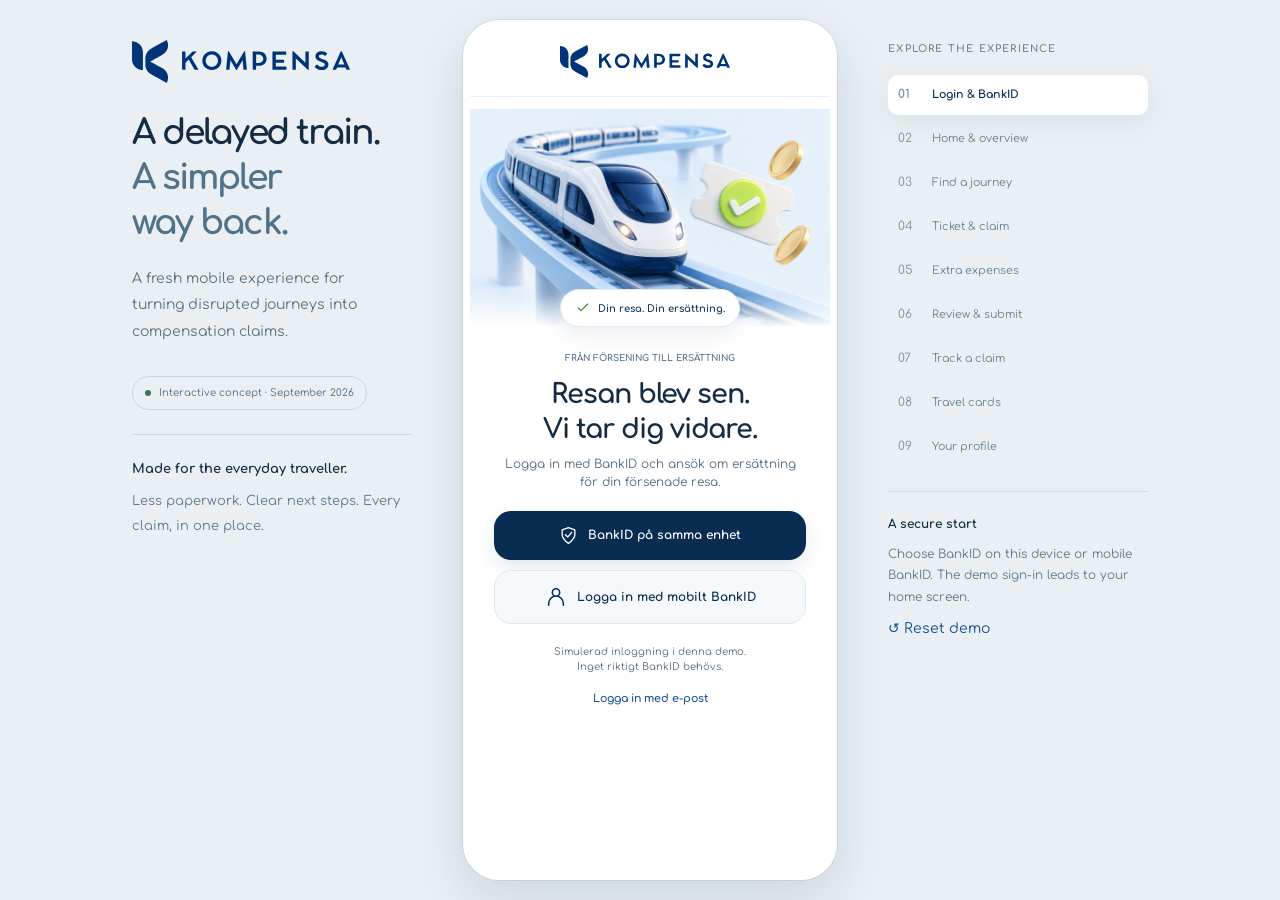
==== index.html @ 74d9f11c "update" ====
<!doctype html>
<html lang="sv">
<head>
<meta charset="utf-8"><meta name="viewport" content="width=device-width,initial-scale=1,viewport-fit=cover">
<meta name="theme-color" content="#092c53"><title>Kompensa — Mobile experience</title>

<style>
:root{--navy:#092c53;--blue:#124e91;--lime:#d2f58a;--ink:#142c43;--muted:#607287;--line:#e0e7ed;--bg:#f5f8fa;--green:#23634b;--white:#fff;--shadow:0 8px 30px #132b4310;font-family:Inter,-apple-system,BlinkMacSystemFont,"Segoe UI",sans-serif;color:var(--ink);font-size:16px}
*{box-sizing:border-box}body{margin:0;background:#e9eff3}button,input,select{font:inherit}button,a,input,select{-webkit-tap-highlight-color:transparent}button{cursor:pointer}button:disabled{cursor:not-allowed;opacity:.5}button:focus-visible,a:focus-visible,input:focus-visible,select:focus-visible{outline:3px solid #5599eb;outline-offset:3px}button{border:0}a{color:var(--blue)}h1,h2,h3,p{margin:0}h1{font-size:30px;line-height:1.15;letter-spacing:-1.1px;font-weight:720}h2{font-size:23px;letter-spacing:-.7px;line-height:1.25}h3{font-size:17px;line-height:1.4;letter-spacing:-.3px}p{line-height:1.55}.muted{color:var(--muted)}.small{font-size:14px;line-height:1.5}.micro{font-size:12px;line-height:1.5}.eyebrow{font-size:12px;font-weight:750;letter-spacing:1.7px;text-transform:uppercase}.icon{width:22px;height:22px;fill:none;stroke:currentColor;stroke-width:1.7;stroke-linecap:round;stroke-linejoin:round;flex-shrink:0}.brand{display:flex;gap:9px;align-items:center;font-size:23px;font-weight:700;letter-spacing:-.8px}.mark{font-size:26px;color:var(--navy);background:var(--lime);width:35px;height:35px;border-radius:11px;display:grid;place-items:center;font-weight:850;line-height:1}.stage{min-height:100vh;display:grid;grid-template-columns:290px 430px 255px;gap:54px;justify-content:center;align-items:start;padding:42px 28px}.intro{padding-top:28px;position:sticky;top:42px}.intro h1{font-size:43px;line-height:1.08;margin:50px 0 22px;letter-spacing:-1.8px}.intro h1 span{color:#52728a}.intro>p{color:#5b7184;font-size:16px;max-width:260px}.edition{display:inline-flex;gap:8px;align-items:center;border:1px solid #c6d6e0;border-radius:30px;padding:7px 12px;font-size:12px;margin-top:30px;color:#526d82}.edition i{width:6px;height:6px;border-radius:50%;background:#347755}.rail{position:sticky;top:70px;padding-top:28px}.rail .eyebrow{color:#738596;margin-bottom:18px}.scene{display:flex;align-items:center;gap:12px;width:100%;padding:11px 10px;background:none;text-align:left;color:#698093;border-radius:10px;font-size:14px;margin-bottom:4px}.scene span{font-size:12px;width:22px;color:#8194a2}.scene.active{background:#fff;color:var(--navy);box-shadow:var(--shadow);font-weight:650}.rail-note{border-top:1px solid #cfdae3;padding-top:22px;margin-top:24px;line-height:1.6;font-size:14px;color:#60798e}.rail-note strong{display:block;color:var(--ink);margin-bottom:8px}.reset{background:transparent;color:var(--blue);padding:12px 0;font-size:14px;text-align:left}.device{background:var(--bg);border:7px solid #fff;border-radius:44px;box-shadow:0 28px 70px #16355025,0 0 0 1px #d5e0e8;overflow:hidden;position:relative;min-height:850px}.statusbar{height:36px;display:flex;justify-content:space-between;align-items:center;padding:10px 23px 0;font-size:12px;font-weight:700;background:#fff}.signals{display:flex;gap:6px;align-items:center}.signals .icon{width:15px;height:15px}.topbar{height:73px;padding:17px 22px;display:flex;align-items:center;justify-content:space-between;background:#fff}.topbar .brand{font-size:24px}.avatar{width:39px;height:39px;border-radius:50%;background:#edf1f6;color:var(--navy);display:grid;place-items:center;font-size:13px;font-weight:700}.iconbtn{width:42px;height:42px;border:1px solid var(--line);background:white;border-radius:14px;display:grid;place-items:center;color:var(--ink)}.top-actions{display:flex;align-items:center;gap:9px}.view{padding:23px 22px 26px;min-height:649px;animation:appear .23s ease}.view:focus{outline:none}@keyframes appear{from{opacity:.4;transform:translateY(5px)}to{opacity:1;transform:none}}.greeting{margin-bottom:23px}.greeting .small{margin-bottom:7px}.greeting h1{font-size:29px}.hero{background:var(--navy);border-radius:24px;padding:24px;color:white;overflow:hidden;position:relative;margin-bottom:23px}.hero .eyebrow{color:#b6cbe1;letter-spacing:1.2px}.hero h2{margin:12px 0 12px;font-size:28px;max-width:270px}.hero p{color:#c9d9e9;font-size:14px;max-width:270px}.hero .primary{background:var(--lime);color:var(--navy);margin-top:21px}.hero-footer{display:flex;align-items:center;justify-content:center;gap:7px;margin-top:13px;font-size:12px;color:#d9e6f1}.hero-footer .icon{width:15px;height:15px}.primary,.secondary{display:flex;justify-content:center;align-items:center;gap:10px;padding:16px 18px;min-height:53px;border-radius:15px;font-weight:650;width:100%;font-size:15px}.primary{background:var(--navy);color:white}.primary .icon{width:19px;height:19px}.secondary{background:white;color:var(--navy);border:1px solid var(--line)}.linkbtn{background:transparent;color:var(--blue);font-size:14px;font-weight:600;padding:8px 0}.section-head{display:flex;align-items:center;justify-content:space-between;margin-bottom:12px;gap:12px}.section-head h2{font-size:18px}.card{border:1px solid var(--line);background:white;border-radius:19px;padding:18px;margin-bottom:14px;box-shadow:0 3px 10px #183b5003}.card.clickable{width:100%;text-align:left;color:inherit}.card.clickable:hover{border-color:#8ba9c7}.badge{display:inline-flex;align-items:center;gap:6px;border-radius:7px;font-size:12px;padding:5px 8px;font-weight:650;background:#eef3f8;color:#506880}.badge.amber{color:#896016;background:#fff3d8}.badge.green{color:#226249;background:#e7f5ed}.badge.blue{background:#eaf1fd;color:#265896}.badge .icon{width:13px;height:13px}.route-title{font-size:16px;font-weight:700;display:flex;align-items:center;gap:8px;margin:13px 0 7px;letter-spacing:-.3px}.route-title .icon{width:16px;height:16px;color:#8899a8}.between{display:flex;align-items:center;justify-content:space-between;gap:12px}.row{display:flex;align-items:center;gap:12px}.square{width:42px;height:42px;border-radius:13px;background:#edf3f8;color:var(--blue);display:grid;place-items:center;flex-shrink:0}.notice{display:flex;gap:10px;background:#eaf2fb;color:#355d80;padding:14px;border-radius:13px;font-size:14px;line-height:1.5;margin:16px 0}.notice .icon{width:18px;height:18px;margin-top:2px}.notice.neutral{background:#edf2f5;color:#5f7486}.bottomnav{display:flex;position:sticky;bottom:0;background:#ffffffef;border-top:1px solid var(--line);padding:10px 10px 16px;backdrop-filter:blur(12px);z-index:3}.navitem{flex:1;display:flex;align-items:center;flex-direction:column;gap:5px;background:transparent;color:#798b9b;font-size:11px;font-weight:550;padding:5px 3px}.navitem.active{color:var(--navy)}.navitem.active .icon{stroke-width:2.2}.navitem.active:after{content:'';background:var(--blue);height:3px;width:16px;border-radius:3px;margin-top:1px}.navitem .icon{width:22px;height:22px}.pagehead{margin-bottom:24px}.pagehead p{margin-top:10px;color:var(--muted);font-size:15px}.backline{display:flex;align-items:center;justify-content:space-between;margin-bottom:23px}.backline button{display:flex;align-items:center;gap:6px;font-size:14px;background:none;color:var(--muted);padding:0;min-height:26px}.backline .icon{width:17px;height:17px}.progress{display:flex;gap:5px;margin:10px 0 26px}.progress i{height:4px;flex:1;background:#dfe7ed;border-radius:3px}.progress i.done{background:var(--blue)}label{display:block;font-size:14px;font-weight:600;margin-bottom:8px}input:not([type=checkbox]):not([type=radio]):not([type=file]),select{width:100%;min-width:0;background:white;color:var(--ink);border:1px solid #cfdbe4;border-radius:12px;min-height:51px;padding:12px 13px;font-size:16px}input::placeholder{color:#91a0ae}.field{margin-bottom:18px}.field .small{margin-top:6px;font-size:12px}.two{display:grid;grid-template-columns:1fr 1fr;gap:12px}.route-fields{position:relative;background:white;border:1px solid var(--line);border-radius:20px;padding:18px;margin-bottom:22px}.route-fields .field{margin:0 0 18px;padding-left:28px;position:relative}.route-fields .field:last-child{margin:0}.route-fields .field:before{content:'';position:absolute;left:1px;top:6px;width:9px;height:9px;border:2px solid var(--blue);border-radius:50%}.route-fields .field:last-child:before{background:var(--blue);border-radius:3px}.route-fields:before{content:'';position:absolute;left:24px;top:41px;height:76px;border-left:1px dashed #b4c6d5}.route-fields input{border:0!important;padding:8px 0!important;min-height:35px!important;border-radius:0!important}.route-fields label{color:var(--muted);font-weight:450;margin:0}.swap{position:absolute;right:18px;top:78px;z-index:1;width:33px;height:33px;border-radius:50%;background:#eef4f8;display:grid;place-items:center;color:var(--blue)}.chips{display:flex;gap:8px;flex-wrap:wrap;margin:10px 0 22px}.chip{border:1px solid var(--line);background:white;padding:8px 12px;border-radius:20px;font-size:13px;color:#506c84}.chip.active{background:var(--navy);color:white;border-color:var(--navy)}.actions{margin-top:24px;display:grid;gap:10px}.journey{padding:15px 17px;border-radius:16px;background:#edf3f8;margin-bottom:22px}.journey .route-title{margin:0 0 8px;font-size:15px}.choice{display:flex;align-items:center;gap:12px;padding:16px;border:1px solid var(--line);border-radius:16px;background:#fff;width:100%;text-align:left;margin-bottom:12px;color:var(--ink)}.choice.selected{border:2px solid var(--blue);padding:15px;background:#f1f6fd}.choice .radio{margin-left:auto;flex-shrink:0;width:20px;height:20px;border:1.5px solid #becbd6;border-radius:50%}.choice.selected .radio{border:6px solid var(--blue)}.choice .small{color:var(--muted);margin-top:4px}.divider{border-top:1px dashed #d3dde5;margin:18px 0}.time-row{display:flex;align-items:center;justify-content:space-between;margin:18px 0 12px}.time-row strong{font-size:23px;letter-spacing:-.6px}.time-line{flex:1;margin:0 20px;display:flex;align-items:center;gap:5px}.time-line:before,.time-line:after{content:'';height:1px;background:#d5e0e8;flex:1}.time-line .icon{width:18px;color:#8297a7}.checkline{display:flex;gap:10px;align-items:flex-start;font-weight:400;line-height:1.5;font-size:14px;margin:20px 0}.checkline input{accent-color:var(--blue);width:19px;height:19px;flex-shrink:0;margin:2px 0}.upload{display:flex;flex-direction:column;align-items:center;text-align:center;gap:9px;border:1.5px dashed #bccfdf;padding:22px 14px;border-radius:16px;background:#f8fbfe;color:var(--blue);font-size:14px;cursor:pointer}.upload input{max-width:100%;font-size:12px;margin-top:8px}.summary-row{display:flex;justify-content:space-between;gap:15px;padding:11px 0;font-size:14px;border-bottom:1px solid #edf1f5}.summary-row:last-child{border:0}.summary-row>span:first-child{color:var(--muted)}.summary-row>strong{max-width:64%;text-align:right;font-weight:600;overflow-wrap:anywhere}.summary-head{display:flex;align-items:center;justify-content:space-between;margin-bottom:7px}.summary-head h3{font-size:15px}.summary-head button{font-size:13px}.success-symbol{width:82px;height:82px;background:var(--lime);border-radius:50%;display:grid;place-items:center;color:var(--navy);margin:15px auto 24px}.success-symbol .icon{width:38px;height:38px;stroke-width:2}.center{text-align:center}.timeline{padding:5px 0}.milestone{position:relative;padding:0 0 26px 38px}.milestone:before{content:'';position:absolute;left:10px;top:19px;bottom:0;width:1px;background:#d6e0e8}.milestone:last-child:before{display:none}.milestone:last-child{padding-bottom:0}.milestone .dot{position:absolute;left:0;top:0;width:21px;height:21px;border-radius:50%;background:#e3eaf0;border:5px solid white;box-shadow:0 0 0 1px #d4dfe6}.milestone.complete .dot{background:#468362;box-shadow:0 0 0 1px #a5cbb6}.milestone.current .dot{background:var(--blue);box-shadow:0 0 0 1px #81a9d8}.milestone p{font-size:14px;margin-top:5px;color:var(--muted)}.pass{background:var(--navy);color:white;padding:22px;border-radius:21px;margin:15px 0}.pass .muted{color:#b4c9dd}.pass h2{font-size:27px;margin:28px 0 8px}.pass .badge{background:#24496e;color:#d9efc6}.pass-footer{display:flex;justify-content:space-between;align-items:end;margin-top:29px}.listbtn{width:100%;display:flex;align-items:center;justify-content:space-between;border:0;border-bottom:1px solid var(--line);background:white;padding:17px 0;color:var(--ink);text-align:left;font-size:15px}.listbtn:last-child{border-bottom:0}.listbtn .icon{width:19px}.empty{padding:28px 8px;text-align:center}.empty>.square{margin:0 auto 19px;width:62px;height:62px;border-radius:20px}.empty h2{font-size:23px;margin-bottom:13px}.tabs{display:flex;background:#e7eef3;border-radius:12px;padding:4px;margin-bottom:22px}.tabs button{flex:1;padding:10px 8px;border-radius:9px;background:none;color:var(--muted);font-size:14px}.tabs button.active{background:white;color:var(--navy);box-shadow:0 2px 5px #233a4610;font-weight:650}.error{color:#a72c37;font-size:14px;line-height:1.5;margin:10px 0}.toast{position:fixed;bottom:30px;left:50%;transform:translateX(-50%);padding:14px 22px;background:var(--navy);color:white;border-radius:15px;box-shadow:var(--shadow);z-index:20;max-width:90vw;font-size:14px}.demo-tag{text-align:center;color:#7a8ea0;font-size:11px;letter-spacing:1px;text-transform:uppercase;padding:12px}.modal{position:fixed;inset:0;background:#102c4c70;display:grid;place-items:center;padding:20px;z-index:10;backdrop-filter:blur(4px)}.modal-box{background:var(--bg);border-radius:25px;padding:25px;max-width:400px;width:100%;max-height:90vh;overflow:auto}.modal-box h2{margin-bottom:10px}.modal-box>p{color:var(--muted);font-size:14px;margin-bottom:22px}[hidden]{display:none!important}.mobile-demo{display:none}.footer-note{font-size:12px;text-align:center;color:var(--muted);line-height:1.6;margin-top:17px}
@media(min-width:1000px){.device{height:min(866px,calc(100dvh - 70px));min-height:610px;display:flex;flex-direction:column}.view{overflow-y:auto;flex:1;min-height:0;scrollbar-width:thin;scrollbar-color:#c7d4df transparent}.statusbar,.topbar,.bottomnav{flex-shrink:0}.demo-tag{display:none}}
@media(max-width:1150px){.stage{gap:28px;grid-template-columns:240px 414px 205px}.intro h1{font-size:38px}}
@media(max-width:999px){.stage{display:block;padding:0}.intro,.rail{display:none}.device{max-width:480px;min-height:100dvh;margin:auto;border:0;border-radius:0;box-shadow:none;display:flex;flex-direction:column}.view{flex:1;min-height:calc(100dvh - 228px);padding-bottom:30px}.statusbar{display:none}.topbar{height:76px}.bottomnav{padding-bottom:max(14px,env(safe-area-inset-bottom));position:fixed;bottom:0;left:50%;transform:translateX(-50%);width:100%;max-width:480px}.device{padding-bottom:86px}.mobile-demo{display:flex;justify-content:space-between;background:#e8eff5;padding:6px 22px;font-size:11px;color:#60798e}.mobile-demo button{font-size:11px;color:var(--blue);background:none}.demo-tag{display:none}}
@media(prefers-reduced-motion:reduce){*{animation:none!important;scroll-behavior:auto!important}}
@font-face {
  font-family: 'Comfortaa';
  font-style: normal;
  font-weight: 400;
  font-display: swap;
  src: url([data-uri]) format('truetype');
}
@font-face {
  font-family: 'Comfortaa';
  font-style: normal;
  font-weight: 500;
  font-display: swap;
  src: url([data-uri]) format('truetype');
}
@font-face {
  font-family: 'Comfortaa';
  font-style: normal;
  font-weight: 600;
  font-display: swap;
  src: url([data-uri]) format('truetype');
}
@font-face {
  font-family: 'Comfortaa';
  font-style: normal;
  font-weight: 700;
  font-display: swap;
  src: url([data-uri]) format('truetype');
}


/* Comfortaa typography and inset-label form system */
:root{font-family:'Comfortaa',sans-serif;--muted:#526b80;--line:#dce6ed}
body{-webkit-font-smoothing:antialiased}h1,h2,h3{font-weight:700;letter-spacing:-.045em}h1{font-size:27px;line-height:1.38}h2{font-size:22px;line-height:1.4}h3{font-size:15px;line-height:1.6;letter-spacing:-.025em}p{line-height:1.75}.small{font-size:13px;line-height:1.7}.micro{font-size:11px;line-height:1.7}.eyebrow{font-size:10px;line-height:1.7;letter-spacing:1.2px;font-weight:700}.brand,.topbar .brand{font-size:21px;letter-spacing:-1px;gap:10px}.mark{font-family:'Comfortaa',sans-serif;font-size:25px;font-weight:700;flex-shrink:0}.intro h1{font-size:37px;line-height:1.3;letter-spacing:-1.9px;margin:40px 0 22px}.intro>p{font-size:14px;line-height:1.9}.rail-note{font-size:13px;line-height:1.9}.scene{font-size:12px;line-height:1.6;min-height:46px}.edition{font-size:10px;line-height:1.8}.view{padding:24px 22px 30px}.greeting{margin-bottom:24px}.greeting h1{font-size:25px;line-height:1.45}.greeting .small{font-size:11px;letter-spacing:1px;margin-bottom:8px}.hero{padding:24px;border-radius:24px}.hero h2{font-size:25px;line-height:1.4;letter-spacing:-1px;margin:14px 0}.hero p{font-size:13px;line-height:1.8}.hero-footer{font-size:10px;line-height:1.6;gap:6px}.section-head h2{font-size:16px;line-height:1.5}.primary,.secondary{min-height:56px;font-size:13px;line-height:1.6;font-weight:700;padding:15px 17px;border-radius:17px;transition:background .18s,box-shadow .18s,transform .18s}.primary:hover{box-shadow:0 5px 16px #12335225}.primary:active,.secondary:active{transform:scale(.985)}.linkbtn{font-size:12px;line-height:1.7}.pagehead{margin-bottom:26px}.pagehead p{font-size:14px;line-height:1.8;margin-top:10px}.route-title{font-size:14px;line-height:1.7;flex-wrap:wrap;gap:7px;letter-spacing:-.5px}.route-title .icon{width:15px}.card{padding:18px;border-radius:20px}.badge{font-size:10px;padding:6px 9px;line-height:1.5;white-space:nowrap}.between{align-items:center}.row>div,.row>span:not(.square){min-width:0}.row p{overflow-wrap:anywhere}.summary-row{font-size:12px;line-height:1.8;align-items:flex-start;padding:13px 0}.summary-row>strong{max-width:60%}.summary-head h3{font-size:14px}.summary-head button{font-size:11px}.backline button{font-size:12px;min-height:32px}.progress{margin:12px 0 25px;gap:7px}.progress i{height:5px}.choice{align-items:center;gap:12px;min-height:88px;border-radius:18px}.choice .small{font-size:11px}.choice .square{width:38px;height:38px}.choice h3{font-size:14px}.choice .radio{width:19px;height:19px}.choice.selected{background:#f0f6fd;box-shadow:0 4px 14px #164e9110}.notice{font-size:12px;line-height:1.85;padding:16px;gap:10px;border-radius:16px}.notice .icon{flex-shrink:0}.checkline{font-size:12px;line-height:1.85}.navitem{font-size:10px;gap:8px}.navitem .icon{width:21px;height:21px}.pass h2{font-size:25px;line-height:1.5}.pass-footer{gap:12px}.listbtn{font-size:13px;line-height:1.8}.time-row strong{font-size:22px}.tabs button{font-size:12px;line-height:1.6}.milestone h3{font-size:13px}.milestone p{font-size:12px;line-height:1.8}.modal-box{padding:24px}.modal-box h2{font-size:20px;line-height:1.5}.footer-note{font-size:11px;line-height:1.8}.error{font-size:12px;line-height:1.8}
.field{position:relative;border:1px solid #d5e2eb;border-radius:18px;background:linear-gradient(145deg,#fff,#f9fbfd);padding:13px 16px 10px;margin-bottom:16px;box-shadow:0 3px 8px #16375303;transition:border-color .18s,box-shadow .18s,background .18s}.field:focus-within{border-color:#3779b9;box-shadow:0 0 0 4px #3779b914;background:#fff}.field label{font-size:11px;line-height:1.6;font-weight:700;letter-spacing:.1px;color:#587389;margin:0 0 6px}.field:focus-within label{color:#124e91}.input-line{display:flex;align-items:center;gap:11px;min-width:0}.input-glyph{display:flex;align-items:center;color:#7894a9;flex-shrink:0}.input-glyph .icon{width:19px;height:19px;stroke-width:1.6}.field:focus-within .input-glyph{color:#124e91}.field input:not([type=checkbox]):not([type=radio]):not([type=file]),.field select{font-family:'Comfortaa',sans-serif!important;font-size:15px!important;line-height:1.5;font-weight:600!important;background:transparent!important;border:0!important;outline:0!important;box-shadow:none!important;border-radius:0!important;padding:3px 0!important;min-height:32px!important;min-width:0;width:100%;color:#15344d}.field input::placeholder{font-weight:400;color:#91a4b4}.field select{appearance:none;cursor:pointer;padding-right:27px!important;background-image:url("data:image/svg+xml,%3Csvg xmlns='http://www.w3.org/2000/svg' width='18' height='18' viewBox='0 0 24 24' fill='none' stroke='%23587389' stroke-width='1.6'%3E%3Cpath d='m6 9 6 6 6-6'/%3E%3C/svg%3E")!important;background-repeat:no-repeat!important;background-position:right center!important}.field input[type=date],.field input[type=time]{min-height:34px!important}.field:has(input:user-invalid){border-color:#c05e62}.field:has(input:user-invalid) label{color:#a54449}.input-suffix{font-size:12px;font-weight:700;color:#668096}.route-fields{padding:6px 16px;border-radius:22px;border:1px solid #d5e2eb;box-shadow:0 6px 22px #17395706;overflow:visible}.route-fields:before,.route-fields .field:before{display:none}.route-fields .field{border:0;border-radius:0;box-shadow:none;background:transparent;margin:0;padding:15px 30px 15px 0}.route-fields .field:first-child{border-bottom:1px solid #e1eaf1}.route-fields .field:last-of-type{margin:0}.route-fields .field:focus-within{background:transparent;box-shadow:none}.route-fields .field label{padding-left:30px;font-size:11px;font-weight:700;color:#587389}.route-fields .field input{font-size:15px!important;padding:4px 0!important;min-height:32px!important}.route-fields .swap{top:75px;right:17px;width:35px;height:35px;background:#fff;border:1px solid #d5e2eb;box-shadow:0 3px 8px #193b5110;color:#215e91}.route-fields .swap:hover{background:#eff6fc}.route-fields .swap .icon{width:17px;height:17px}.upload{padding:23px 17px;border:1px dashed #97b5cb;border-radius:19px;background:linear-gradient(140deg,#f3f8fc,#fff);font-size:13px;line-height:1.7;gap:10px}.upload>.icon{height:25px;width:25px;margin-bottom:4px}.upload:focus-within{outline:3px solid #3779b922;outline-offset:2px}.upload input{font-family:inherit;width:100%;font-size:11px;color:#637e91}.upload input::file-selector-button{font-family:inherit;font-size:11px;font-weight:700;border:0;border-radius:9px;background:#e4eef6;color:#215274;padding:9px 12px;margin-right:9px;cursor:pointer}.chip{font-size:11px;padding:9px 14px;line-height:1.5}.field+.chips{margin-top:-2px}.two{gap:14px}
@media(min-width:1000px){.stage{grid-template-columns:minmax(220px,270px) 430px minmax(200px,250px);gap:42px;padding:30px 26px}.device{height:min(890px,calc(100dvh - 60px));min-height:620px}.intro,.rail{top:30px}.intro{padding-top:26px}.rail{padding-top:30px}}
@media(max-width:1150px) and (min-width:1000px){.stage{grid-template-columns:220px 406px 200px;gap:24px}.intro h1{font-size:32px}.view{padding-left:20px;padding-right:20px}}
@media(max-width:999px){.view{padding:24px 22px 30px}.topbar{padding:18px 22px}.mobile-demo{font-size:9px;line-height:1.7}.mobile-demo button{font-size:9px}.bottomnav{padding-top:12px}.modal-box{max-width:400px}.intro,.rail{display:none}}
@media(max-width:360px){.view{padding-left:17px;padding-right:17px}.topbar{padding-left:17px;padding-right:17px}.brand,.topbar .brand{font-size:19px}.top-actions{gap:6px}.iconbtn{width:37px;height:37px}.avatar{width:35px;height:35px}h1,.greeting h1{font-size:23px}.hero{padding:20px}.hero h2{font-size:23px}.hero-footer{font-size:9px}.primary,.secondary{font-size:12px}.card{padding:15px}.badge{font-size:9px}.route-title{font-size:13px}.choice h3{font-size:13px}.choice .small{font-size:10px}.field{padding:12px}.field input:not([type=checkbox]):not([type=radio]):not([type=file]){font-size:14px!important}.summary-row{font-size:11px}.mobile-demo{padding-left:17px;padding-right:17px}}

.field>label{padding-left:30px}.field:has(select)>label{padding-left:0}

/* Official identity and mobile-native sheets */
.official-logo{display:block;width:192px;height:auto;object-fit:contain}.intro .official-logo{width:218px}.topbar{min-height:78px;gap:12px}.topbar .brand{flex:1;min-width:0}.topbar .official-logo{width:100%;max-width:190px}.login-logo{margin:0 auto 30px;width:235px}.statusbar{display:none}.upload{position:relative;align-items:center;justify-content:center;text-align:center;gap:12px;padding:26px 18px}.upload input[type=file]{position:absolute;width:1px;height:1px;opacity:0;overflow:hidden;left:50%;bottom:25px}.file-pick{display:inline-flex;align-items:center;justify-content:center;padding:11px 20px;min-height:40px;border:1px solid #d5e3ee;background:#e9f2f9;border-radius:12px;font-size:12px;font-weight:700;color:#194b73}.upload:hover .file-pick{background:#dbeaf6}.upload:focus-within .file-pick{outline:3px solid #88b5dc;outline-offset:3px}.upload #ticket-file:empty,.upload #receipt-names:empty{display:none}.upload #ticket-file,.upload #receipt-names{max-width:100%;overflow-wrap:anywhere;font-size:12px}.modal{padding:0;display:flex;align-items:flex-end;justify-content:center;overflow:hidden;background:#102c4c55;backdrop-filter:blur(3px)}.modal-box{position:relative;max-width:none;width:100%;max-height:93%;border-radius:28px 28px 0 0;padding:30px 24px max(24px,env(safe-area-inset-bottom));background:#f8fbfd;box-shadow:0 -14px 45px #102c4c20;animation:sheet-up .24s ease-out;overscroll-behavior:contain;scrollbar-width:thin}.modal-box:before{content:'';position:absolute;top:10px;left:calc(50% - 19px);width:38px;height:4px;border-radius:4px;background:#c6d5df}.modal-box>.between{margin-top:7px}.modal-box h2{font-size:19px}.modal-box .actions{margin-top:22px}.modal-box form>.primary,.modal-box form>.actions{position:relative;z-index:2}.modal-box .field{background:#fff}.modal-box .upload{padding:20px 16px}.select-native{display:none!important}.custom-select{position:relative}.select-trigger{display:flex;align-items:center;justify-content:space-between;gap:12px;width:100%;min-height:36px;background:transparent;text-align:left;padding:4px 0;color:var(--ink);font-size:15px;font-weight:600;line-height:1.6}.select-trigger .icon{width:18px;height:18px;transform:rotate(90deg);color:#537991;transition:transform .2s}.select-trigger[aria-expanded=true] .icon{transform:rotate(-90deg)}.select-options{margin:10px -5px 0;padding:5px;border:1px solid #dce7ef;border-radius:14px;background:#f3f7fb;max-height:185px;overflow:auto}.select-option{display:flex;justify-content:space-between;align-items:center;gap:12px;width:100%;padding:11px 12px;border-radius:10px;background:transparent;text-align:left;color:#486277;font-size:13px;line-height:1.6}.select-option:hover,.select-option:focus-visible{background:#e4edf6}.select-option[aria-selected=true]{background:#e0edf9;color:#114d7f;font-weight:700}.select-option .icon{width:16px;height:16px}.field:has(.custom-select)>label{padding-left:0}.field:has(.select-trigger[aria-expanded=true]){border-color:#76a2c6;background:#fff}.custom-select .select-trigger:focus-visible{outline:2px solid #75a4cc;outline-offset:4px;border-radius:5px}
@keyframes sheet-up{from{transform:translateY(35px);opacity:.6}to{transform:translateY(0);opacity:1}}
@media(min-width:1000px){.modal{left:var(--sheet-left);top:var(--sheet-top);width:var(--sheet-width);height:var(--sheet-height);right:auto;bottom:auto;border-radius:36px}.modal-box{padding-bottom:28px}}
@media(max-width:360px){.topbar .official-logo{max-width:166px}.topbar{gap:8px}.modal-box{padding-left:19px;padding-right:19px}.modal-box h2{font-size:17px}.select-trigger{font-size:14px}}


.is-login .topbar,.is-login .bottomnav{display:none}.is-login .view{display:flex;align-items:center;background:linear-gradient(165deg,#fff 25%,#eff5fa);padding:32px 24px}.login-start{width:100%;padding:18px 0}.login-identity{margin-bottom:40px}.login-identity .login-logo{width:235px;max-width:85%;margin:0 auto}.login-symbol{display:grid;place-items:center;width:70px;height:70px;background:#e7f0f8;color:#124e91;border-radius:23px;margin:0 auto 24px}.login-symbol .icon{width:32px;height:32px}.login-start .pagehead h1{font-size:29px}.login-start .pagehead p{font-size:13px;line-height:1.9;max-width:310px;margin:14px auto 0}.login-start .actions{gap:14px;margin-top:30px}.login-start .primary,.login-start .secondary{font-size:12px;min-height:59px}.login-start .footer-note{margin-top:25px}@media(max-width:999px){.device.is-login{padding-bottom:0}.is-login .view{min-height:calc(100dvh - 29px)}}

/* Illustrated login experience */
.is-login .view{padding:0;display:block;background:#fff}.login-start{padding:24px 0 28px}.login-identity{margin:0 24px 16px}.login-identity .login-logo{width:190px;margin:0 auto}.login-art{position:relative;margin:0 0 25px;isolation:isolate}.login-art>img{width:100%;display:block;aspect-ratio:1.65;object-fit:cover}.login-art:after{content:'';position:absolute;bottom:0;left:0;right:0;height:32px;background:linear-gradient(transparent,#fff);pointer-events:none}.login-art-pill{position:absolute;bottom:0;left:50%;transform:translateX(-50%);z-index:1;display:flex;align-items:center;gap:7px;white-space:nowrap;background:#fff;padding:10px 14px;border-radius:30px;box-shadow:0 6px 24px #16385819;font-size:10px;font-weight:700;color:#153c5c;border:1px solid #e5edf2}.login-art-pill .icon{width:16px;height:16px;color:#4c7c28}.login-start>.center{padding:0 25px}.login-kicker{font-size:9px;font-weight:700;letter-spacing:1.2px;color:#57758d;margin-bottom:11px}.login-start .pagehead{margin-bottom:0}.login-start .pagehead h1{font-size:27px;line-height:1.35;letter-spacing:-1.1px}.login-start .pagehead p{font-size:12px;line-height:1.8;max-width:310px;margin:12px auto 0}.login-start .actions{margin:23px 24px 0;gap:11px}.login-start .primary{background:#092c53;box-shadow:0 7px 18px #092c531c}.login-start .secondary{background:#f5f9fc;border-color:#dce8f1}.login-start .primary,.login-start .secondary{min-height:54px}.login-start .footer-note{font-size:10px;margin:20px 24px 0}.login-start>.linkbtn{margin-top:8px!important;font-size:11px}@media(max-width:360px){.login-start .pagehead h1{font-size:24px}.login-start .actions{margin-left:18px;margin-right:18px}.login-start .primary,.login-start .secondary{font-size:11px}.login-kicker{font-size:8px}}@media(prefers-reduced-motion:no-preference){.login-art>img{animation:art-reveal .7s ease-out both}@keyframes art-reveal{from{opacity:.4;transform:translateY(8px)}to{opacity:1;transform:none}}}
.bankid-art{position:relative;margin:0 -24px 24px}.bankid-art img{display:block;width:100%;height:165px;object-fit:cover;object-position:center 43%}.bankid-art span{display:flex;align-items:center;justify-content:center;gap:8px;font-size:11px;color:#164363;background:#eaf3fa;padding:12px}.bankid-art span .icon{width:17px;height:17px}

.doc-row{display:flex;align-items:flex-start;gap:12px;padding:15px;margin:12px 0;border:1px solid #d8e6ef;border-radius:17px;background:#fff}.doc-row .square{width:36px;height:40px}.doc-info{min-width:0;flex:1}.doc-info>strong{display:block;font-size:12px;line-height:1.7;overflow-wrap:anywhere}.doc-info>span{font-size:10px;color:#658094;line-height:1.8}.doc-actions{display:flex;gap:16px;margin-top:8px;flex-wrap:wrap}.doc-actions button{display:flex;align-items:center;gap:5px;padding:7px 0;background:none;font:inherit;font-size:11px;font-weight:700;color:#18517d}.doc-actions .doc-delete{color:#a53b4a}.doc-actions .icon{width:14px;height:14px}

.journey.journey-highlight{position:relative;overflow:hidden;padding:22px;border-radius:24px;background:linear-gradient(125deg,#092c53,#124e91);color:white;box-shadow:0 12px 26px #0b365c24;border:1px solid #ffffff22;margin:18px 0 24px;text-align:left}
.journey-highlight:after{content:'';position:absolute;right:-50px;top:-70px;width:190px;height:190px;border:24px solid #ffffff06;border-radius:50%;pointer-events:none}
.journey-top{display:flex;align-items:center;gap:9px;font-size:10px;font-weight:700;letter-spacing:1.5px;margin-bottom:24px}.journey-top svg{width:20px;height:20px;color:#d2f58a}.journey-tag{margin-left:auto;letter-spacing:.4px;background:#ffffff18;border:1px solid #ffffff25;padding:6px 10px;border-radius:8px;color:#e3fbbf}
.journey-route{display:grid;grid-template-columns:minmax(0,1fr) 24px minmax(0,1fr);gap:10px;align-items:center}.journey-route>div:last-child{text-align:right}.journey-route span{display:block;font-size:9px;letter-spacing:1.2px;color:#b8d4f1;margin-bottom:8px}.journey-route strong{display:block;font-size:17px;line-height:1.5;overflow-wrap:anywhere}.journey-arrow{color:#d2f58a}.journey-meta{display:flex;flex-wrap:wrap;gap:18px;border-top:1px dashed #ffffff40;padding-top:17px;margin-top:23px;font-size:11px;color:#e0edf9}.journey-meta span{display:flex;align-items:center;gap:7px}.journey-meta svg{width:15px;height:15px}

.pass-panel{padding:22px;margin:0 0 22px;border:1px solid #cbdde9;border-radius:24px;background:linear-gradient(140deg,#fff 30%,#edf5fb);box-shadow:0 10px 26px #123d6510;text-align:left}.pass-panel-heading{display:flex;align-items:center;gap:12px}.pass-panel-icon{display:grid;place-items:center;flex:0 0 46px;height:46px;background:#092c53;border-radius:15px;color:#d2f58a;box-shadow:0 5px 12px #092c5320}.pass-panel-icon svg{width:23px;height:23px}.pass-eyebrow{display:block;color:#5b7893;font-size:8px;letter-spacing:1.2px;font-weight:700;margin-bottom:6px}.pass-panel-heading h3{font-size:17px;line-height:1.2;margin:0}.pass-operator{margin-left:auto;background:#fff;border:1px solid #d8e5ee;border-radius:8px;padding:6px 9px;font-size:10px;font-weight:700;max-width:90px;overflow-wrap:anywhere}.pass-empty-copy{padding:23px 0 21px}.pass-empty-copy h4{font-size:14px;line-height:1.6;margin:0 0 8px}.pass-empty-copy p{font-size:12px;line-height:1.9;color:#57748e;margin:0}.pass-add{display:flex;width:100%;align-items:center;gap:10px;min-height:52px;padding:13px 16px;border:0;border-radius:14px;background:#092c53;color:white;font-size:12px;font-weight:700;cursor:pointer;box-shadow:0 6px 14px #092c531c}.pass-add span{flex:1;text-align:left}.pass-add svg{width:19px;height:19px;flex-shrink:0}.pass-add svg:first-child{color:#d2f58a}.pass-add:hover{background:#124e91}.pass-add:focus-visible{outline:3px solid #78b7fa;outline-offset:3px}.pass-saved{margin:22px 0 16px;padding:18px;border-radius:16px;background:linear-gradient(120deg,#123d65,#246597);color:#fff}.pass-saved-top{display:flex;justify-content:space-between;gap:10px;align-items:center;font-size:12px}.pass-saved-top svg{width:20px;color:#d2f58a}.pass-saved strong{display:block;margin:18px 0;letter-spacing:1.2px;font-size:16px;overflow-wrap:anywhere}.pass-valid{display:flex;align-items:center;gap:7px;color:#dae8f4;font-size:10px}.pass-valid svg{width:14px;height:14px}
.pass-sheet-footer{position:sticky;bottom:-24px;background:#f5f9fc;padding:16px 0 4px;margin-top:8px;z-index:2} #pass-type-wrap .select-options{max-height:230px;overflow-y:auto}
.receipt-feature{overflow:hidden;margin:0 0 20px;border:1px solid #d5e3ee;border-radius:26px;background:linear-gradient(155deg,#f0f7fb,#fff 68%);box-shadow:0 10px 28px #123a5b0b;text-align:center}.receipt-art{height:175px;position:relative;display:flex;justify-content:center;align-items:center;background:radial-gradient(ellipse at center,#e0edf7 0%,transparent 68%)}.receipt-drawing{position:relative;width:220px;height:155px;z-index:1}.receipt-orbit{position:absolute;border:1px solid #d7e6f0;border-radius:50%;width:212px;height:126px;transform:rotate(-18deg)}.orbit-two{width:260px;height:145px;transform:rotate(14deg);opacity:.5}.receipt-float{position:absolute;display:grid;place-items:center;width:39px;height:39px;border:1px solid #ffffff;border-radius:13px;background:#fff;box-shadow:0 6px 18px #0d3c5f13;color:#245c85;z-index:2}.receipt-float svg{width:20px;height:20px}.receipt-food{left:calc(50% - 114px);top:46px;transform:rotate(-9deg)}.receipt-train{right:calc(50% - 115px);top:80px;transform:rotate(9deg)}.receipt-feature-copy{padding:0 21px 25px}.receipt-kicker{display:block;color:#668299;font-size:8px;letter-spacing:1.25px;font-weight:700;margin:3px 0 12px}.receipt-feature h3{font-size:21px;line-height:1.5;letter-spacing:-.6px;margin:0 0 9px;color:#092c53}.receipt-feature p{font-size:12px;line-height:1.9;color:#59748b;margin:0}.receipt-categories{display:flex;justify-content:center;flex-wrap:wrap;gap:7px;margin-top:20px}.receipt-categories span{display:inline-flex;align-items:center;gap:5px;padding:7px 9px;border-radius:9px;background:#edf4f9;color:#355b79;font-size:9px}.receipt-categories svg{width:13px;height:13px}

/* Motion stays short, interruptible and separate from form state. */
:root{--motion-ease:cubic-bezier(.22,1,.36,1)}
.primary,.secondary,.pass-add,.choice,.navitem,.scene,.linkbtn,.file-pick{transition:background-color 180ms ease,border-color 180ms ease,box-shadow 180ms ease,transform 180ms var(--motion-ease),color 180ms ease}
.primary:active,.secondary:active,.pass-add:active,.choice:active,.file-pick:active{transform:scale(.98)}
.navitem:active,.linkbtn:active{transform:translateY(1px)}
.choice .radio{transition:background-color 180ms ease,border-color 180ms ease,box-shadow 180ms ease}
.field{transition:border-color 180ms ease,box-shadow 180ms ease,background-color 180ms ease}.field:focus-within{box-shadow:0 0 0 3px #267bcc10}
.modal{animation:overlay-arrive 200ms ease both}.modal-box{animation:sheet-arrive 360ms var(--motion-ease) both!important;transform-origin:bottom center}
@keyframes overlay-arrive{from{opacity:0}to{opacity:1}}
@keyframes sheet-arrive{from{opacity:0;transform:translateY(36px)}to{opacity:1;transform:translateY(0)}}
#toast:not([hidden]){animation:toast-arrive 260ms var(--motion-ease) both}
@keyframes toast-arrive{from{opacity:0;translate:0 8px}to{opacity:1;translate:0 0}}
.pass-saved,.doc-row{animation:content-arrive 280ms var(--motion-ease) both}
@keyframes content-arrive{from{opacity:0;translate:0 6px}to{opacity:1;translate:0 0}}
.receipt-drawing{animation:receipt-settle 750ms var(--motion-ease) both}.receipt-float{animation:icon-settle 650ms var(--motion-ease) both}.receipt-train{animation-delay:100ms}
@keyframes receipt-settle{from{opacity:0;translate:0 10px;scale:.94}to{opacity:1;translate:0 0;scale:1}}
@keyframes icon-settle{from{opacity:0;translate:0 8px}to{opacity:1;translate:0 0}}
@media(hover:hover){.primary:hover,.pass-add:hover{transform:translateY(-1px)}.choice:hover{box-shadow:0 5px 14px #123e5910}.receipt-feature:hover .receipt-drawing{translate:0 -3px;transition:translate 300ms var(--motion-ease)}}
@media(prefers-reduced-motion:reduce){*,*::before,*::after{animation:none!important;transition:none!important;scroll-behavior:auto!important}.primary:hover,.pass-add:hover,.primary:active,.secondary:active,.pass-add:active,.choice:active,.file-pick:active,.navitem:active,.linkbtn:active{transform:none}.receipt-feature:hover .receipt-drawing{translate:none}}

.profile-legal h3{font-size:14px;margin:0 0 12px}.profile-legal a.listbtn{display:flex;width:100%;align-items:center;justify-content:space-between;text-decoration:none;color:#092c53;text-align:left;gap:12px}.profile-legal .row{gap:12px;min-width:0}.profile-legal small{display:block;font-size:10px;line-height:1.7;color:#607c94;margin-top:5px}.legal-icon{display:grid;place-items:center;width:36px;height:40px;flex-shrink:0;border-radius:11px;background:#eef5fa}.legal-icon svg{width:18px;height:18px}.legal-note{margin:12px 0 0;line-height:1.6}.profile-legal a:focus-visible{outline:2px solid #397bb4;outline-offset:3px;border-radius:8px}.profile-legal a:hover{color:#21649c}

.travel-pass{position:relative;overflow:hidden;border-radius:26px;background:linear-gradient(125deg,#0c2f51 10%,#205b86 100%);color:#fff;padding:23px 23px 0;margin-bottom:18px;border:1px solid #417293;box-shadow:0 12px 25px #163e601c}.travel-pass:before{content:'';position:absolute;width:210px;height:210px;border:1px solid #ffffff0d;border-radius:50%;right:-90px;top:-60px;box-shadow:0 0 0 24px #ffffff03,0 0 0 48px #ffffff03;pointer-events:none}.travel-pass-top{position:relative;display:flex;align-items:center;gap:10px}.operator-seal{display:grid;place-items:center;width:39px;height:39px;border-radius:12px;background:#ffffff13;border:1px solid #ffffff24;color:#d2f58a}.operator-seal svg{width:21px;height:21px}.travel-pass-top strong{font-size:16px}.pass-caption{display:block;font-size:8px;letter-spacing:1.3px;color:#b7d3e8;line-height:1.7}.travel-pass-top .pass-caption{margin-top:3px;font-size:7px}.pass-status{margin-left:auto;display:flex;align-items:center;gap:4px;padding:6px 8px;border-radius:20px;background:#d2f58a;color:#24462e;font-size:9px;font-weight:700}.pass-status svg{width:12px;height:12px}.travel-pass-body{position:relative;margin-top:29px}.travel-pass h2{font-size:24px;line-height:1.4;letter-spacing:-.6px;margin:7px 0 14px;max-width:100%;overflow-wrap:anywhere}.pass-number-line{display:flex;align-items:center;gap:9px;font-size:13px;letter-spacing:1px;color:#e0edf7}.pass-number-line svg{width:17px;height:17px;color:#a9cce5}.pass-landscape{display:block;width:calc(100% + 46px);height:76px;margin:8px -23px 0}.travel-pass-bottom{display:flex;align-items:center;gap:10px;margin:0 -23px;padding:17px 23px;background:#082d4e55;border-top:1px dashed #a3c6df50}.travel-pass-bottom strong{display:block;font-size:12px;margin-top:4px;font-weight:500}.expiry-icon{color:#bed6e7}.expiry-icon svg{width:20px;height:20px}.pass-ticket-icon{margin-left:auto;color:#d2f58a}.pass-ticket-icon svg{width:24px;height:24px}

.home-claim-hero{position:relative;overflow:hidden;background:linear-gradient(135deg,#0b2d50,#15496f)}.claim-visual{height:108px;margin:-6px -8px 13px;border-bottom:1px solid #ffffff14}.claim-visual svg{display:block;width:100%;height:100%}.claim-benefits{display:flex;gap:16px;flex-wrap:wrap;margin:17px 0 20px}.claim-benefits span{display:flex;align-items:center;gap:6px;font-size:10px;color:#dcebf6}.claim-benefits svg{width:16px;height:16px;color:#d2f58a}.home-claim-hero .primary{margin-top:0}.claim-visual{animation:content-arrive 450ms var(--motion-ease) both}@media(prefers-reduced-motion:reduce){.claim-visual{animation:none}}


.pass-panel .travel-pass{margin:18px 0 14px}.pass-panel:has(.travel-pass){padding:0;border:0;background:none;box-shadow:none}.pass-panel:has(.travel-pass) .pass-panel-heading{display:none}.pass-panel:has(.travel-pass) .pass-add{background:#f4f8fc;color:#123f64;border:1px solid #cddfea;box-shadow:none}.pass-panel:has(.travel-pass) .pass-add svg:first-child{color:#28628f}.pass-panel:has(.travel-pass) .pass-add:hover{background:#e9f2f9}

/* Compact selected pass only; wallet page keeps its full presentation. */
.pass-panel .travel-pass{padding:16px 18px 0;border-radius:20px;margin:12px 0}.pass-panel .travel-pass-top{gap:8px}.pass-panel .operator-seal{width:30px;height:30px;border-radius:9px}.pass-panel .operator-seal svg{width:17px;height:17px}.pass-panel .travel-pass-top strong{font-size:13px}.pass-panel .travel-pass-top .pass-caption{display:none}.pass-panel .travel-pass-body{margin-top:12px}.pass-panel .travel-pass-body>.pass-caption{display:none}.pass-panel .travel-pass h2{font-size:18px;line-height:1.4;margin:0 0 8px}.pass-panel .pass-number-line{font-size:12px;letter-spacing:.5px}.pass-panel .pass-landscape{height:37px;width:calc(100% + 36px);margin:2px -18px 0}.pass-panel .travel-pass-bottom{margin:0 -18px;padding:10px 18px;gap:8px}.pass-panel .travel-pass-bottom .pass-caption{font-size:7px}.pass-panel .travel-pass-bottom strong{font-size:11px;margin-top:2px}.pass-panel .expiry-icon svg{width:17px;height:17px}.pass-panel .pass-ticket-icon svg{width:20px;height:20px}

#nav .navitem{font-size:13px;line-height:1.4;font-weight:600;gap:6px;min-height:60px}

/* Responsive presentation frame: width follows available height. */
#nav .navitem{font-size:13px;line-height:1.4;font-weight:600;min-height:56px;gap:6px}
@media(min-width:600px){
 .stage{--phone-width:clamp(320px,calc((100dvh - 32px)*.49),430px);display:grid;grid-template-columns:var(--phone-width);justify-content:center;align-items:start;gap:24px;padding:16px 22px;min-height:100dvh;box-sizing:border-box}
 .stage .intro,.stage .rail{display:none}
 .device{width:var(--phone-width);max-width:none;height:calc(100dvh - 32px);min-height:0;margin:0;border:7px solid white;border-radius:38px;padding-bottom:0;display:flex;flex-direction:column;box-sizing:border-box;box-shadow:0 20px 50px #16355020,0 0 0 1px #d5e0e8}
 .device .view,.device.is-login .view{min-height:0;flex:1;overflow-y:auto;overscroll-behavior:contain}
 .device .bottomnav{position:relative;bottom:auto;left:auto;transform:none;width:100%;max-width:none;padding:8px 6px 10px;box-sizing:border-box}
 .device .topbar{padding:17px 16px}
 .device .topbar .official-logo{max-width:190px;width:55%;height:auto}
}
@media(min-width:1050px){
 .stage{grid-template-columns:minmax(190px,260px) var(--phone-width) minmax(175px,220px);gap:clamp(20px,3vw,48px)}
 .stage .intro,.stage .rail{display:block;position:sticky;top:16px;padding-top:20px;max-height:calc(100dvh - 48px);overflow-y:auto;scrollbar-width:thin}
 .intro h1{font-size:clamp(28px,2.7vw,37px);margin:28px 0 20px}.rail .scene{padding-top:10px;padding-bottom:10px}
}
@media(max-width:599px){
 .stage{display:block;padding:0;min-height:100dvh}.stage .intro,.stage .rail{display:none}
 .device{width:100%;max-width:none;height:100dvh;min-height:0;margin:0;border:0;border-radius:0;padding:0;box-shadow:none;display:flex;flex-direction:column}
 .device .view,.device.is-login .view{flex:1;min-height:0;overflow-y:auto;overscroll-behavior:contain;padding-bottom:24px}
 .device .bottomnav{position:relative;left:auto;bottom:auto;transform:none;width:100%;max-width:none;padding:8px 6px max(10px,env(safe-area-inset-bottom));box-sizing:border-box}
}
@media(min-width:600px) and (max-height:550px){.stage{padding:10px;--phone-width:340px}.device{height:calc(100dvh - 20px);border-width:4px;border-radius:24px}.device .topbar{padding:10px 16px}.device .bottomnav{padding:4px}#nav .navitem{min-height:48px}}

/* Match the mobile canvas inside the presentation, independent of laptop height. */
@media(min-width:600px){
 .stage{--phone-width:374px;gap:32px;padding:20px 24px}
 .device{width:374px;height:calc(100dvh - 40px);min-height:0;border-radius:36px}
 .device .topbar{height:70px;min-height:70px;padding:12px 16px;gap:10px}
 .device .topbar .brand{flex:1;min-width:0}
 .device .topbar .official-logo{width:170px;max-width:100%;height:auto}
 .device .view{padding:24px 20px 28px}
 .device .greeting h1{font-size:23px;line-height:1.4}
 .device .hero{padding:20px;border-radius:24px}
 .device .hero h2{font-size:23px;line-height:1.35;letter-spacing:-1px;margin:14px 0}
 .device .hero p{font-size:12px;line-height:1.8}
 .device .claim-visual{height:108px}
 .device .hero-footer{font-size:9px}
 .device .bottomnav{padding:8px 6px 10px}
}
@media(min-width:1050px){
 .stage{grid-template-columns:minmax(200px,280px) 374px minmax(200px,260px);column-gap:clamp(28px,4vw,64px);max-width:1400px;margin:0 auto}
 .stage>div{min-width:0}
 .stage .intro,.stage .rail{max-height:none;overflow:visible;position:relative;top:auto;padding-top:20px}
 .rail .scene{min-height:40px;padding:8px 10px;font-size:11px}
 .rail #scene-note{font-size:12px;line-height:1.8}
}

/* Directional color fill, without overlays that obscure button labels. */
:is(.primary,.secondary,.pass-add,.file-pick){background-image:linear-gradient(110deg,var(--button-fill,#e1edf6),var(--button-fill,#e1edf6));background-size:0% 100%;background-position:left center;background-repeat:no-repeat;transition:background-size 380ms cubic-bezier(.22,1,.36,1),background-color 180ms ease,color 220ms ease,border-color 220ms ease,box-shadow 220ms ease,transform 180ms ease}
.primary{--button-fill:#21669a}.secondary,.pass-add,.file-pick{--button-fill:#dbeaf5}.home-claim-hero .primary,.hero .primary{--button-fill:#b9e96c}
@media(hover:hover) and (pointer:fine){
 :is(.primary,.secondary,.pass-add):not(:disabled):hover,.upload:hover .file-pick{background-size:100% 100%;box-shadow:0 5px 16px #123f6218;transform:translateY(-1px)}
 .primary:not(:disabled):hover{color:white}.hero .primary:not(:disabled):hover{color:#092c53}
 .secondary:not(:disabled):hover,.pass-add:not(:disabled):hover{color:#123f64}
 .linkbtn{transition:color 180ms ease,background-size 260ms ease;background-image:linear-gradient(currentColor,currentColor);background-repeat:no-repeat;background-position:left bottom;background-size:0% 1px}.linkbtn:hover{background-size:100% 1px;color:#21669a}
}
:is(.primary,.secondary,.pass-add):focus-visible{background-size:100% 100%;outline:3px solid #75a9d1;outline-offset:3px}.primary:focus-visible{color:white}.hero .primary:focus-visible{color:#092c53}
:is(.primary,.secondary,.pass-add):not(:disabled):active{transform:scale(.98);box-shadow:none}
:is(.primary,.secondary,.pass-add):disabled{background-image:none;transform:none;box-shadow:none}
@media(prefers-reduced-motion:reduce){:is(.primary,.secondary,.pass-add,.file-pick,.linkbtn){transition:none!important}:is(.primary,.secondary,.pass-add):hover,:is(.primary,.secondary,.pass-add):active{transform:none!important}}

:is(.primary,.secondary,.pass-add,.file-pick),.hero .primary,.home-claim-hero .primary{--button-fill:#d2f58a}
@media(hover:hover) and (pointer:fine){:is(.primary,.secondary,.pass-add):not(:disabled):hover,.hero .primary:not(:disabled):hover,.upload:hover .file-pick{color:#092c53}}
:is(.primary,.secondary,.pass-add):focus-visible,.hero .primary:focus-visible{color:#092c53}

.device .bankid-primary{--button-fill:#174d77;color:#fff}.device .bankid-primary:not(:disabled):hover,.device .bankid-primary:focus-visible{color:#fff;background-color:#092c53}.device .bankid-primary svg{color:inherit}

/* Consistent app header; login content scrolls below the logo. */
.device.is-login .topbar{display:flex;height:70px;min-height:70px;flex-shrink:0;align-items:center;justify-content:flex-start;padding:12px 20px;background:#fff;border-bottom:1px solid #edf2f6}
.device.is-login .topbar .brand{display:flex;flex:1;align-items:center;min-width:0}
.device.is-login .topbar .official-logo{display:block;width:170px;max-width:100%;height:auto;margin:0}
.device.is-login .topbar button,.device.is-login .topbar>.avatar{display:none}
.device.is-login .bottomnav{display:none}
.device.is-login .view{min-height:0;padding:0;overflow-y:auto;flex:1}
.device.is-login .login-start{padding-top:12px}

.device.is-login .topbar{justify-content:center}.device.is-login .topbar .brand{flex:0 1 auto;justify-content:center}.device.is-login .topbar .official-logo{margin:0 auto}

/* Slightly smaller bottom navigation labels. */
#nav .navitem{font-size:12px}

/* Two lighter home cards with a shorter app header on phones. */
.device .home-claim-hero{display:grid;grid-template-columns:minmax(0,1fr) 104px;column-gap:8px;align-items:center;padding:20px;margin-bottom:12px;border-radius:22px}
.device .home-claim-hero .claim-visual{grid-column:2;grid-row:1 / 3;width:104px;height:86px;border:0;margin:0;align-self:center}
.device .home-claim-hero .claim-visual svg{width:155px;max-width:none;margin-left:-25px;height:86px}
.device .home-claim-hero .eyebrow{grid-column:1;font-size:8px;letter-spacing:.8px;line-height:1.6}
.device .home-claim-hero h2{grid-column:1;font-size:20px;line-height:1.4;letter-spacing:-.7px;margin:8px 0 0}
.claim-action-card{padding:18px;border:1px solid #dce7ee;background:#fff;border-radius:22px;margin-bottom:24px;box-shadow:0 6px 18px #163e6006}
.claim-action-heading{display:flex;gap:10px;align-items:center;margin-bottom:15px}.claim-action-icon{display:grid;place-items:center;width:36px;height:40px;background:#edf5fa;color:#164f7b;border-radius:11px;flex-shrink:0}.claim-action-icon svg{width:20px;height:20px}.claim-action-heading h3{font-size:13px;margin:0;line-height:1.6}.claim-action-heading p{font-size:10px;line-height:1.7;color:#607c93;margin:3px 0 0}
.claim-action-card .primary{background-color:#d2f58a;color:#092c53;min-height:50px;margin:0;padding:12px 14px}.claim-action-card .primary:hover,.claim-action-card .primary:focus-visible{color:#092c53}
.claim-action-trust{display:flex;justify-content:center;align-items:center;gap:5px;color:#56718a;font-size:9px;line-height:1.6;margin-top:11px}.claim-action-trust svg{width:13px;height:13px;flex-shrink:0}
@media(max-width:599px){.device .topbar,.device.is-login .topbar{height:58px;min-height:58px;padding:9px 18px;gap:10px}.device .topbar .brand{flex:1;min-width:0}.device .topbar .official-logo{width:168px;max-width:100%;height:auto}.device .topbar button{width:34px;height:34px;min-height:34px;padding:6px}.device .topbar .avatar{width:34px;height:34px;font-size:12px}.device.is-login .topbar .brand{flex:0 1 auto}.device .view{padding-top:20px}.device .greeting{margin-bottom:20px}.device .greeting h1{font-size:23px}}
@media(max-width:359px){.device .home-claim-hero{grid-template-columns:minmax(0,1fr) 80px;padding:17px}.device .home-claim-hero .claim-visual{width:80px}.device .home-claim-hero .claim-visual svg{width:125px;margin-left:-22px}.device .home-claim-hero h2{font-size:18px}}

/* Restore the single illustrated card with a tighter vertical rhythm. */
.device .home-claim-hero{display:block;padding:20px;margin-bottom:24px;border-radius:24px}
.device .home-claim-hero .claim-visual{width:100%;height:72px;margin:-3px 0 10px;border-bottom:1px solid #ffffff14}
.device .home-claim-hero .claim-visual svg{width:100%;max-width:100%;height:72px;margin:0}
.device .home-claim-hero .eyebrow{font-size:9px;letter-spacing:1px;line-height:1.6}
.device .home-claim-hero h2{font-size:23px;line-height:1.35;letter-spacing:-.8px;margin:10px 0}
.device .home-claim-hero p{font-size:12px;line-height:1.7;margin:0}
.device .home-claim-hero .claim-benefits{margin:13px 0 15px;gap:16px}
.device .home-claim-hero .primary{min-height:50px;padding:12px 16px;margin-top:0}
.device .home-claim-hero .hero-footer{margin-top:12px;font-size:9px;line-height:1.6}

/* Readable compact defaults; user text-spacing overrides remain possible. */
.device p,.device .small,.device .micro,.device .pagehead p,.device .hero p,.device .home-claim-hero p,.device .receipt-feature p,.device .pass-empty-copy p{line-height:1.5;letter-spacing:normal;word-spacing:normal}
.device h1,.device h2,.device h3,.device .greeting h1,.device .home-claim-hero h2{line-height:1.3}
.device .pagehead{margin-bottom:20px}.device .pagehead p{margin-top:8px}.device .greeting{margin-bottom:18px}.device .greeting .small{margin-bottom:6px}
.device .home-claim-hero h2{margin:8px 0}.device .home-claim-hero .claim-benefits{margin:11px 0 13px}.device .home-claim-hero .hero-footer{margin-top:10px;line-height:1.5}
.device .summary-row{line-height:1.5;padding:10px 0}.device .footer-note{line-height:1.5}.device .listbtn{height:auto;white-space:normal}.device .badge{white-space:normal}.device :is(.primary,.secondary,.pass-add,.navitem){height:auto;white-space:normal;overflow-wrap:anywhere}.device .hero-footer{flex-wrap:wrap}.device :is(.row,.between)>*{min-width:0}.device :is(h1,h2,h3,p){overflow-wrap:break-word}

/* Shared typography rhythm for every app screen and bottom sheet. */
:root{--copy-leading:1.5;--heading-leading:1.3;--text-gap:8px;--section-gap:20px}
:is(#view,#overlay) :is(p,.small,.micro,.notice,.summary-row,.footer-note,.checkline,.select-option,.listbtn,.doc-row){line-height:var(--copy-leading);word-spacing:normal}
:is(#view,#overlay) :is(h1,h2,h3,h4){line-height:var(--heading-leading)}
:is(#view,#overlay) :is(.pagehead p,.login-start .pagehead p,.pass-empty-copy p,.receipt-feature p){line-height:var(--copy-leading);margin-top:var(--text-gap)}
:is(#view,#overlay) .pagehead{margin-bottom:var(--section-gap)}
:is(#view,#overlay) .field{margin-bottom:14px}
:is(#view,#overlay) .field label{font-size:12px;line-height:1.5;margin-bottom:4px}
:is(#view,#overlay) :is(.select-trigger,.input-line input){line-height:1.5}
:is(#view,#overlay) .select-option{min-height:44px;height:auto;white-space:normal;overflow-wrap:anywhere}
:is(#view,#overlay) :is(.notice,.summary-row){line-height:1.5}
:is(#view,#overlay) .notice{padding:12px 14px;margin:14px 0}
:is(#view,#overlay) .summary-row{padding:10px 0;gap:12px}
:is(#view,#overlay) .actions{margin-top:20px;gap:10px}
:is(#view,#overlay) .section-head{margin-top:20px;margin-bottom:12px}
:is(#view,#overlay) :is(.primary,.secondary,.pass-add,.listbtn,.choice){height:auto;white-space:normal;overflow-wrap:anywhere;min-height:44px;line-height:1.5}
:is(#view,#overlay) :is(.linkbtn,.iconbtn){min-height:32px}
:is(#view,#overlay) :is(.badge,.pass-status,.pass-operator){white-space:normal;overflow-wrap:anywhere}
:is(#view,#overlay) :is(.row,.between,.summary-head,.pass-panel-heading){gap:10px}
:is(#view,#overlay) :is(.row,.between,.summary-head)>*{min-width:0}
:is(#view,#overlay) :is(h1,h2,h3,h4,p,span,strong){overflow-wrap:break-word}
#overlay .modal-box{padding-top:26px;padding-bottom:20px}
#overlay .modal-box>p{line-height:1.5;margin-bottom:18px}
#view .login-art-pill{white-space:normal;width:max-content;max-width:90%;text-align:center;line-height:1.5}
#view .timeline p{line-height:1.5;margin-top:6px}
#nav .navitem{line-height:1.5;white-space:normal;height:auto;overflow-wrap:anywhere}

.departure-card{margin-top:14px;background:linear-gradient(130deg,#fff,#edf6fc)}.departure-route{display:flex;flex-wrap:wrap;gap:6px;align-items:center;margin:14px 0 5px}.departure-route svg{width:16px;height:16px}.departure-times{display:flex;justify-content:space-between;align-items:center;gap:12px;font-size:11px;margin-top:12px}.departure-times>strong{display:flex;gap:12px;align-items:center}.departure-times svg{width:14px;height:14px}.departure-card .secondary{width:100%;margin-top:16px}.selected-departure{border-top:1px solid #ffffff25;margin-top:14px;padding-top:12px}.selected-departure p{font-size:10px;margin:7px 0 0;color:#e0edf9}

/* Journey cards: aligned station columns and content-driven height. */
:is(#view,#overlay) .journey-highlight{padding:20px;border-radius:24px;height:auto;min-height:0}
:is(#view,#overlay) .journey-top{display:flex;flex-wrap:wrap;align-items:center;gap:8px;margin-bottom:20px;line-height:1.5}
:is(#view,#overlay) .journey-tag{margin-left:auto;max-width:100%;white-space:normal;font-size:11px;line-height:1.5;letter-spacing:0;padding:5px 9px}
:is(#view,#overlay) .journey-route{display:grid;grid-template-columns:minmax(0,1fr) 20px minmax(0,1fr);gap:8px;align-items:start}
:is(#view,#overlay) .journey-route>div{min-width:0}
:is(#view,#overlay) .journey-route>div:last-child{text-align:right}
:is(#view,#overlay) .journey-route span{font-size:10px;line-height:1.5;letter-spacing:.7px;color:#c4dcef;margin:0 0 6px}
:is(#view,#overlay) .journey-route strong{font-size:16px;line-height:1.5;letter-spacing:0;font-weight:700;word-break:normal;overflow-wrap:normal;hyphens:none}
:is(#view,#overlay) .journey-arrow{padding-top:24px;display:flex;align-items:center;justify-content:center}
:is(#view,#overlay) .journey-arrow svg{width:18px;height:18px;flex-shrink:0}
:is(#view,#overlay) .journey-meta{display:flex;flex-wrap:wrap;align-items:flex-start;gap:10px 18px;margin-top:20px;padding-top:14px;font-size:11px;line-height:1.5}
:is(#view,#overlay) .journey-meta span{display:flex;align-items:center;gap:7px;min-width:0}
:is(#view,#overlay) .journey-meta svg{flex-shrink:0;width:15px;height:15px}
:is(#view,#overlay) .selected-departure{margin-top:14px;padding-top:14px;display:grid;gap:8px}
:is(#view,#overlay) .selected-departure .badge{justify-self:start;font-size:11px;line-height:1.5;padding:5px 9px}
:is(#view,#overlay) .selected-departure p{font-size:12px;line-height:1.5;margin:0;color:#e3eff8;letter-spacing:0}
:is(#view,#overlay) .departure-card{padding:18px;height:auto}
:is(#view,#overlay) .departure-card>.between{flex-wrap:wrap;gap:10px;align-items:flex-start}
:is(#view,#overlay) .departure-route{font-size:16px;line-height:1.5;align-items:baseline;gap:6px;margin:14px 0 6px}
:is(#view,#overlay) .departure-times{flex-wrap:wrap;gap:8px 12px;line-height:1.5;font-size:12px}
:is(#view,#overlay) .departure-times strong{flex-wrap:wrap;line-height:1.5}
@media(max-width:340px){:is(#view,#overlay) .journey-highlight{padding:16px}:is(#view,#overlay) .journey-route{grid-template-columns:minmax(0,1fr);gap:12px}:is(#view,#overlay) .journey-route>div:last-child{text-align:left}:is(#view,#overlay) .journey-arrow{display:none}}

/* Match the illustrated pass style even before an operator card is added. */
:is(#view,#overlay) .pass-panel.needs-pass{padding:18px;border:1px solid #38658a;border-radius:22px;background:linear-gradient(125deg,#0c2f51,#205b86);color:#fff;overflow:hidden;box-shadow:0 8px 20px #163e6014}
:is(#view,#overlay) .needs-pass .pass-panel-heading{display:grid;grid-template-columns:38px minmax(0,1fr);gap:10px;align-items:center}
:is(#view,#overlay) .needs-pass .pass-panel-icon{width:38px;height:38px;background:#ffffff15;box-shadow:none;border:1px solid #ffffff20}
:is(#view,#overlay) .needs-pass .pass-eyebrow{color:#c4dcef;font-size:8px}
:is(#view,#overlay) .needs-pass h3{color:#fff;font-size:17px}
:is(#view,#overlay) .needs-pass .pass-operator{grid-column:1 / -1;justify-self:start;margin:2px 0 0;max-width:100%;background:#ffffff12;border-color:#ffffff25;color:#e5f1fa;word-break:normal;overflow-wrap:break-word;font-size:11px;padding:4px 8px}
:is(#view,#overlay) .needs-pass .pass-empty-copy{padding:14px 0 0}
:is(#view,#overlay) .needs-pass .pass-empty-copy h4{font-size:15px;margin:0 0 7px}
:is(#view,#overlay) .needs-pass .pass-empty-copy p{font-size:12px;color:#dceaf5;margin:0;line-height:1.5}
:is(#view,#overlay) .needs-pass .pass-landscape{height:44px;width:calc(100% + 36px);margin:5px -18px 10px}
:is(#view,#overlay) .needs-pass .pass-add{background-color:#d2f58a;color:#092c53;box-shadow:none;border:0;min-height:46px;padding:11px 13px}
:is(#view,#overlay) .needs-pass .pass-add svg{color:#092c53}
/* Reduce decorative gaps without reducing readable line spacing. */
:is(#view,#overlay) .journey-highlight{padding:18px}
:is(#view,#overlay) .journey-top{margin-bottom:12px;gap:7px}
:is(#view,#overlay) .journey-route span{margin-bottom:3px}
:is(#view,#overlay) .journey-arrow{padding-top:21px}
:is(#view,#overlay) .journey-meta{margin-top:12px;padding-top:10px;gap:8px 16px}
:is(#view,#overlay) .selected-departure{margin-top:10px;padding-top:10px;gap:6px}
:is(#view,#overlay) .selected-departure p{line-height:1.5}

/* Compact empty period pass: trim decoration, retain readable text and tap area. */
:is(#view,#overlay) .pass-panel.needs-pass{padding:15px 16px;border-radius:20px}
:is(#view,#overlay) .needs-pass .pass-panel-heading{grid-template-columns:34px minmax(0,1fr);gap:6px 10px}
:is(#view,#overlay) .needs-pass .pass-panel-icon{width:34px;height:34px;border-radius:10px}
:is(#view,#overlay) .needs-pass .pass-eyebrow{margin-bottom:3px}
:is(#view,#overlay) .needs-pass .pass-operator{margin:0;padding:3px 7px;line-height:1.5}
:is(#view,#overlay) .needs-pass .pass-empty-copy{padding:10px 0 0}
:is(#view,#overlay) .needs-pass .pass-empty-copy h4{margin:0 0 5px;font-size:14px;line-height:1.5}
:is(#view,#overlay) .needs-pass .pass-empty-copy p{margin:0;font-size:12px;line-height:1.5}
:is(#view,#overlay) .needs-pass .pass-landscape{width:100%;height:26px;margin:4px 0 8px}
:is(#view,#overlay) .needs-pass .pass-add{min-height:44px;height:auto;padding:10px 12px;line-height:1.5;white-space:normal;overflow-wrap:anywhere;border-radius:13px}

/* Refined empty pass: a clear two-column identity and one action. */
:is(#view,#overlay) .pass-panel.needs-pass{padding:20px;border-radius:22px;background:linear-gradient(120deg,#102f50,#1c527a);border:1px solid #315e80;box-shadow:0 8px 20px #163e6010}
:is(#view,#overlay) .needs-pass .pass-panel-heading{display:grid;grid-template-columns:42px minmax(0,1fr);column-gap:12px;row-gap:4px;align-items:start}
:is(#view,#overlay) .needs-pass .pass-panel-icon{grid-column:1;grid-row:1 / 3;width:42px;height:42px;border-radius:13px;background:#ffffff0d;border:1px solid #ffffff26;align-self:start}
:is(#view,#overlay) .needs-pass .pass-panel-heading>div{grid-column:2;grid-row:1}
:is(#view,#overlay) .needs-pass .pass-eyebrow{display:none}
:is(#view,#overlay) .needs-pass .pass-panel-heading h3{font-size:18px;line-height:1.4;margin:0;letter-spacing:-.3px}
:is(#view,#overlay) .needs-pass .pass-operator{grid-column:2;grid-row:2;justify-self:start;max-width:100%;padding:0;margin:0;background:transparent;border:0;border-radius:0;color:#bed6e8;font-size:11px;line-height:1.5;white-space:normal;overflow-wrap:break-word}
:is(#view,#overlay) .needs-pass .pass-empty-copy{padding:16px 0 18px}
:is(#view,#overlay) .needs-pass .pass-empty-copy p{margin:0;font-size:12px;line-height:1.5;color:#e0edf6;max-width:none}
:is(#view,#overlay) .needs-pass .pass-landscape{display:none}
:is(#view,#overlay) .needs-pass .pass-add{display:flex;align-items:center;gap:10px;min-height:48px;height:auto;padding:12px 14px;border-radius:14px;font-size:12px;font-weight:700;line-height:1.5;background-color:#d2f58a;color:#092c53;box-shadow:none}
:is(#view,#overlay) .needs-pass .pass-add span{text-align:left;flex:1}
:is(#view,#overlay) .needs-pass .pass-add svg{width:18px;height:18px;flex-shrink:0}

/* Balanced home invitation: illustration, message, then a distinct action area. */
.device .home-claim-hero{padding:22px;border-radius:26px;background:radial-gradient(ellipse at 90% 0%,#28618b55,transparent 60%),linear-gradient(135deg,#0b2d50,#164d72);border:1px solid #ffffff14;box-shadow:0 10px 25px #143f6012}
.device .home-claim-hero .claim-visual{height:82px;margin:-5px 0 17px;border:0;background:radial-gradient(ellipse at center,#74aad51c,transparent 70%)}
.device .home-claim-hero .claim-visual svg{height:82px;width:100%}
.device .home-claim-hero .eyebrow{display:flex;align-items:center;gap:7px;font-size:8px;line-height:1.5;letter-spacing:1px;color:#bdd6e9}
.device .home-claim-hero .eyebrow:before{content:'';width:5px;height:5px;border-radius:50%;background:#d2f58a;flex-shrink:0}
#view .home-claim-hero h2{font-size:23px;line-height:1.3;letter-spacing:-.65px;margin:10px 0 11px}
#view .home-claim-hero p{font-size:12px;line-height:1.5;color:#dbe8f4;margin:0}
.device .home-claim-hero .claim-benefits{display:grid;grid-template-columns:1fr 1fr;gap:8px;margin:17px 0}
.device .home-claim-hero .claim-benefits span{display:flex;align-items:center;justify-content:center;gap:7px;padding:8px 6px;border:1px solid #ffffff14;border-radius:10px;background:#ffffff06;font-size:10px;line-height:1.5;color:#e4eef7}
.device .home-claim-hero .claim-benefits svg{width:15px;height:15px;flex-shrink:0}
.device .home-claim-hero .primary{min-height:48px;border-radius:14px;padding:12px 14px;box-shadow:0 4px 12px #061e3014;margin:0}
.device .home-claim-hero .hero-footer{display:flex;justify-content:center;align-items:center;gap:5px;margin:12px 0 0;font-size:9px;line-height:1.5;color:#cfdfec}
@media(max-width:359px){.device .home-claim-hero{padding:19px}#view .home-claim-hero h2{font-size:21px}}
</style>
<!-- Embedded Comfortaa font license
Copyright 2011 The Comfortaa Project Authors (https://github.com/alexeiva/comfortaa), with Reserved Font Name "Comfortaa".



This Font Software is licensed under the SIL Open Font License, Version 1.1.

This license is copied below, and is also available with a FAQ at:

http://scripts.sil.org/OFL





-----------------------------------------------------------

SIL OPEN FONT LICENSE Version 1.1 - 26 February 2007

-----------------------------------------------------------



PREAMBLE

The goals of the Open Font License (OFL) are to stimulate worldwide

development of collaborative font projects, to support the font creation

efforts of academic and linguistic communities, and to provide a free and

open framework in which fonts may be shared and improved in partnership

with others.



The OFL allows the licensed fonts to be used, studied, modified and

redistributed freely as long as they are not sold by themselves. The

fonts, including any derivative works, can be bundled, embedded, 

redistributed and/or sold with any software provided that any reserved

names are not used by derivative works. The fonts and derivatives,

however, cannot be released under any other type of license. The

requirement for fonts to remain under this license does not apply

to any document created using the fonts or their derivatives.



DEFINITIONS

"Font Software" refers to the set of files released by the Copyright

Holder(s) under this license and clearly marked as such. This may

include source files, build scripts and documentation.



"Reserved Font Name" refers to any names specified as such after the

copyright statement(s).



"Original Version" refers to the collection of Font Software components as

distributed by the Copyright Holder(s).



"Modified Version" refers to any derivative made by adding to, deleting,

or substituting -- in part or in whole -- any of the components of the

Original Version, by changing formats or by porting the Font Software to a

new environment.



"Author" refers to any designer, engineer, programmer, technical

writer or other person who contributed to the Font Software.



PERMISSION & CONDITIONS

Permission is hereby granted, free of charge, to any person obtaining

a copy of the Font Software, to use, study, copy, merge, embed, modify,

redistribute, and sell modified and unmodified copies of the Font

Software, subject to the following conditions:



1) Neither the Font Software nor any of its individual components,

in Original or Modified Versions, may be sold by itself.



2) Original or Modified Versions of the Font Software may be bundled,

redistributed and/or sold with any software, provided that each copy

contains the above copyright notice and this license. These can be

included either as stand-alone text files, human-readable headers or

in the appropriate machine-readable metadata fields within text or

binary files as long as those fields can be easily viewed by the user.



3) No Modified Version of the Font Software may use the Reserved Font

Name(s) unless explicit written permission is granted by the corresponding

Copyright Holder. This restriction only applies to the primary font name as

presented to the users.



4) The name(s) of the Copyright Holder(s) or the Author(s) of the Font

Software shall not be used to promote, endorse or advertise any

Modified Version, except to acknowledge the contribution(s) of the

Copyright Holder(s) and the Author(s) or with their explicit written

permission.



5) The Font Software, modified or unmodified, in part or in whole,

must be distributed entirely under this license, and must not be

distributed under any other license. The requirement for fonts to

remain under this license does not apply to any document created

using the Font Software.



TERMINATION

This license becomes null and void if any of the above conditions are

not met.



DISCLAIMER

THE FONT SOFTWARE IS PROVIDED "AS IS", WITHOUT WARRANTY OF ANY KIND,

EXPRESS OR IMPLIED, INCLUDING BUT NOT LIMITED TO ANY WARRANTIES OF

MERCHANTABILITY, FITNESS FOR A PARTICULAR PURPOSE AND NONINFRINGEMENT

OF COPYRIGHT, PATENT, TRADEMARK, OR OTHER RIGHT. IN NO EVENT SHALL THE

COPYRIGHT HOLDER BE LIABLE FOR ANY CLAIM, DAMAGES OR OTHER LIABILITY,

INCLUDING ANY GENERAL, SPECIAL, INDIRECT, INCIDENTAL, OR CONSEQUENTIAL

DAMAGES, WHETHER IN AN ACTION OF CONTRACT, TORT OR OTHERWISE, ARISING

FROM, OUT OF THE USE OR INABILITY TO USE THE FONT SOFTWARE OR FROM

OTHER DEALINGS IN THE FONT SOFTWARE.


-->
<link rel="icon" type="image/png" href="[data-uri]">
</head>
<body>
<div class="stage">
<aside class="intro"><div class="brand"><img class="official-logo" src="[data-uri]" alt="Kompensa"></div><h1>A delayed train.<br><span>A simpler<br>way back.</span></h1><p>A fresh mobile experience for turning disrupted journeys into compensation claims.</p><div class="edition"><i></i> Interactive concept · September 2026</div><div class="rail-note"><strong>Made for the everyday traveller.</strong>Less paperwork. Clear next steps. Every claim, in one place.</div></aside>
<div><div class="device"><header class="topbar"><div class="brand"><img class="official-logo" src="[data-uri]" alt="Kompensa"></div><div class="top-actions"><button class="iconbtn" aria-label="Notiser" onclick="go('notifications')"><svg class="icon" viewBox="0 0 24 24"><path d="M18 8a6 6 0 0 0-12 0c0 7-3 7-3 9h18c0-2-3-2-3-9M10 21h4"/></svg></button><button class="avatar" aria-label="Min profil" onclick="go('profile')">AL</button></div></header><main id="view" class="view" tabindex="-1"></main><nav class="bottomnav" aria-label="Huvudmeny" id="nav"></nav></div><div class="demo-tag">Clickable prototype · Sample data · No real claims are submitted</div></div>
<aside class="rail"><p class="eyebrow">Explore the experience</p><div id="scenes"></div><div class="rail-note" id="scene-note"></div><button class="reset" onclick="resetDemo()">↺ Reset demo</button></aside>
</div><div id="overlay"></div><div id="toast" role="status" hidden></div>
<script>
const paths={home:'M3 10 12 3l9 7v10H3z M9 20v-7h6v7',search:'M21 21l-5-5 M18 10a8 8 0 1 1-16 0 8 8 0 0 1 16 0',claims:'M6 3h12v18l-3-2-3 2-3-2-3 2z M9 8h6M9 12h6',card:'M3 5h18v14H3z M3 10h18 M7 15h3',user:'M20 21v-2a8 8 0 0 0-16 0v2 M16 7a4 4 0 1 1-8 0 4 4 0 0 1 8 0',arrow:'M4 12h16 M14 6l6 6-6 6',back:'M19 12H5 M11 6l-6 6 6 6',chevron:'m9 5 7 7-7 7',train:'M5 16V5c0-3 14-3 14 0v11z M5 10h14 M8 20l-3 3M16 20l3 3 M8 14h1M15 14h1',check:'m5 12 4 4L19 6',shield:'m12 2 8 3v6c0 5-8 11-8 11S4 16 4 11V5z M8 11l3 3 5-6',clock:'M12 8v5l3 2 M22 12a10 10 0 1 1-20 0 10 10 0 0 1 20 0',plus:'M12 5v14M5 12h14',upload:'M12 16V3 M7 8l5-5 5 5 M4 15v6h16v-6',info:'M12 11v6M12 7h.01 M22 12a10 10 0 1 1-20 0 10 10 0 0 1 20 0',swap:'M7 3v16M3 7l4-4 4 4M17 21V5M13 17l4 4 4-4',mail:'M3 5h18v14H3z m0 0 9 7 9-7',food:'M5 2v8M2 2v5a3 3 0 0 0 6 0V2 M5 10v12 M18 2c-4 3-4 9 0 9V2v20',close:'m6 6 12 12M6 18 18 6',edit:'m3 17 12-12 4 4L7 21H3z m10-10 4 4',bell:'M18 8a6 6 0 0 0-12 0c0 7-3 7-3 9h18c0-2-3-2-3-9M10 21h4',wallet:'M3 6h17v15H3z M3 6V3h14v3 M15 11h7v5h-7z'};
const I=n=>`<svg class="icon" viewBox="0 0 24 24" aria-hidden="true"><path d="${paths[n]||paths.info}"/></svg>`;
let state={screen:'login',from:'Stockholm C',to:'Göteborg C',date:'2026-09-23',time:'17:24',operator:'SJ',delay:'74 min',ticket:'single',price:'480',ticketNumber:'',files:[],expenses:[],submitted:false,filter:'active',pass:{operator:'SJ',type:'Årskort Silver',number:'SJ 4829 1056',expiry:'2027-09-30'},profile:{name:'Alex Lind',email:'alex.lind@example.com',phone:'070 123 45 67',bank:'Swedbank',account:'•••• 4821',address:'Storgatan 12, 111 22 Stockholm'},manual:false};
const esc=s=>String(s??'').replace(/[&<>"']/g,c=>({'&':'&amp;','<':'&lt;','>':'&gt;','"':'&quot;',"'":'&#39;'}[c]));
function go(screen){const previous=state.screen;state.screen=screen;render();const v=document.getElementById('view');v.scrollTop=0;v.focus({preventScroll:true});if(innerWidth<1000)scrollTo({top:0,behavior:'instant'});if(previous!==screen&&!matchMedia('(prefers-reduced-motion: reduce)').matches){const flow=['search','results','empty','ticket','expenses','review','success'];const backwards=flow.indexOf(screen)>=0&&flow.indexOf(screen)<flow.indexOf(previous);Array.from(v.children).filter(el=>el.getBoundingClientRect().height>0).slice(0,12).forEach((el,i)=>el.animate([{opacity:0,transform:`translateY(${backwards?-8:12}px)`},{opacity:1,transform:'translateY(0)'}],{duration:320,delay:Math.min(i*24,120),easing:'cubic-bezier(.22,1,.36,1)',fill:'backwards'}))}}

function toast(t){const e=document.getElementById('toast');e.textContent=t;e.hidden=false;clearTimeout(window.tt);window.tt=setTimeout(()=>e.hidden=true,3200)}
function route(){return `${esc(state.from)} ${I('arrow')} ${esc(state.to)}`}
function dateText(){return new Date(state.date+'T12:00:00').toLocaleDateString('sv-SE',{day:'numeric',month:'short',year:'numeric'})}
function primary(text,action,icon='arrow'){return `<button class="primary" onclick="${action}">${text}${I(icon)}</button>`}
function home(){return `<div class="greeting"><p class="small muted">HEJ ALEX ${String.fromCodePoint(0x1F44B)}</p><h1>Välkommen tillbaka.</h1></div><section class="hero home-claim-hero"><div class="claim-visual" aria-hidden="true"><svg viewBox="0 0 320 100" fill="none"><ellipse cx="162" cy="87" rx="117" ry="7" fill="#072642" opacity=".4"/><path d="M21 82H294M32 88H282" stroke="#82afd1" stroke-opacity=".3"/><path d="M37 37H163C185 37 207 53 220 75H37Z" fill="#e0edf7"/><path d="M48 45H74V60H48ZM80 45H106V60H80ZM112 45H138V60H112ZM145 45H162C177 45 190 52 197 60H145Z" fill="#427ca7"/><path d="M38 67H211" stroke="#d2f58a" stroke-width="4"/><circle cx="66" cy="78" r="5" fill="#a3c2d9"/><circle cx="190" cy="78" r="5" fill="#a3c2d9"/><g transform="rotate(12 249 43)"><rect x="221" y="10" width="51" height="64" rx="9" fill="white"/><path d="M233 25H260M233 33H252M233 43H258" stroke="#9cbcd3" stroke-width="3" stroke-linecap="round"/><path d="M233 58H244" stroke="#1e567d" stroke-width="4" stroke-linecap="round"/></g><circle cx="273" cy="67" r="16" fill="#d2f58a"/><path d="M266 67L271 72L280 62" stroke="#254d3d" stroke-width="2.5" stroke-linecap="round" stroke-linejoin="round"/><path d="M25 48H12M25 59H5M183 19V27M179 23H187" stroke="#91b9d6" stroke-width="2" stroke-linecap="round"/></svg></div><div class="eyebrow">Din resa. Din ersättning.</div><h2>Försenat tåg?<br>Vi hjälper dig vidare.</h2><p>Hitta din resa och ansök om ersättning. Vi tar hand om resten.</p><div class="claim-benefits"><span>${I('train')} Hitta resan</span><span>${I('claims')} Ansök enkelt</span></div>${primary('Sök en försenad resa',"newJourney()",'search')}<div class="hero-footer">${I('shield')}Helt kostnadsfritt. Inga dolda avgifter.</div></section><div class="section-head"><h2>Mina ärenden</h2><button class="linkbtn" onclick="go('cases')">Visa alla</button></div><button class="card clickable" onclick="state.detail='existing';go('detail')"><div class="between"><span class="badge amber">Hos operatören</span><span class="micro muted">18 sep</span></div><div class="route-title">Stockholm C ${I('arrow')} Uppsala C</div><div class="between small"><span class="muted">Mälartåg · Ärende #K-1042</span>${I('chevron')}</div></button><div class="section-head" style="margin-top:22px"><h2>Ditt periodkort</h2></div><button class="card clickable row" onclick="go('cards')"><span class="square">${I('card')}</span><span style="flex:1"><h3>${state.pass?esc(state.pass.type):'Lägg till periodkort'}</h3><p class="small muted">${state.pass?'Sparat och redo för nästa resa':'Ansök snabbare nästa gång'}</p></span>${I('chevron')}</button>`}
const scenes=[['login','Login & BankID'],['home','Home & overview'],['search','Find a journey'],['ticket','Ticket & claim'],['expenses','Extra expenses'],['review','Review & submit'],['cases','Track a claim'],['cards','Travel cards'],['profile','Your profile']];
const notes={home:['A calmer starting point','The next action is clear. Active claims and saved cards stay within easy reach.'],search:['Find first, fill less','A connected route picker, clear dates and a manual fallback keep travellers moving.'],results:['A decision, not a data dump','Departure times and delay status make it easy to choose the right train.'],ticket:['Only relevant questions','Ticket details adapt to single tickets or a saved travel card.'],expenses:['Optional stays optional','Add receipts when needed, or move straight to review.'],review:['One final check','Editable sections bring the journey, costs and payout details together.'],success:['A clear handover','A reference and next steps replace the uncertainty after submission.'],cases:['Progress you can understand','Plain-language status and a timeline explain what happens next.'],cards:['Ready for the next journey','Reusable travel cards remove repeat entry.'],profile:['Details, kept together','Personal details and payout information remain separate and editable.']};
function head(title,subtitle=''){return `<div class="pagehead"><h1>${title}</h1>${subtitle?`<p>${subtitle}</p>`:''}</div>`}
function back(to,label='Tillbaka'){return `<div class="backline"><button onclick="go('${to}')">${I('back')}${label}</button><span class="micro muted">KOMPENSA</span></div>`}
function step(n,title,subtitle){return `<div class="backline"><button onclick="go('${n===1?(state.manual?'empty':'results'):n===2?'ticket':'expenses'}')">${I('back')}Tillbaka</button><span class="small muted">Steg ${n} av 3</span></div><div class="progress" aria-label="Steg ${n} av 3">${[1,2,3].map(i=>`<i class="${i<=n?'done':''}"></i>`).join('')}</div>${head(title,subtitle)}`}
function journey(full=true){return `<section class="journey journey-highlight" aria-label="Din resa"><div class="journey-top">${I('train')}<span>DIN RESA</span><span class="journey-tag">${full?esc(state.operator):'Tågresa'}</span></div><div class="journey-route"><div><span>FRÅN</span><strong>${esc(state.from)}</strong></div><div class="journey-arrow">${I('arrow')}</div><div><span>TILL</span><strong>${esc(state.to)}</strong></div></div><div class="journey-meta"><span>${I('card')}${dateText()}</span>${full?`<span>${I('clock')}${esc(state.time)}</span>`:''}</div>${full&&state.departure?`<div class="selected-departure"><span class="badge ${state.departure.cancelled?'amber':'blue'}">${state.departure.cancelled?'Inställt':'Försenad · +'+state.departure.delay+' min'}</span><p>Tåg ${esc(state.departure.number)} · Planerad ankomst ${esc(state.departure.arrival)}</p><p>Ankomstdatum: ${esc(state.date)}</p></div>`:''}</section>`}

function field(id,label,value='',type='text',extra=''){const icon=type==='email'?'mail':type==='date'||type==='time'?'clock':type==='number'?'wallet':id==='from'||id==='to'?'train':id.includes('name')?'user':id.includes('card')||id.includes('ticket')||id.includes('pass')?'card':'edit';return `<div class="field"><label for="${id}">${label}</label><div class="input-line"><span class="input-glyph">${I(icon)}</span><input id="${id}" type="${type}" value="${esc(value)}" ${extra}>${type==='number'&&(id==='price'||id==='expense-amount')?'<span class="input-suffix">SEK</span>':''}</div></div>`}
function error(){return '<p id="form-error" class="error" role="alert"></p>'}
function fail(t){document.getElementById('form-error').textContent=t}
function search(){return `${back('home')}${head('Vilken resa blev försenad?','Sök efter resan du vill ansöka om ersättning för.')}<form onsubmit="findJourney(event)"><div class="route-fields">${field('from','Från',state.from,'text','list="stations" required autocomplete="off"')}${field('to','Till',state.to,'text','list="stations" required autocomplete="off"')}<button type="button" class="swap" aria-label="Byt stationer" onclick="swapRoute()">${I('swap')}</button></div><datalist id="stations">${['Stockholm C','Göteborg C','Malmö C','Uppsala C','Lund C','Örebro C','Västerås C'].map(s=>`<option>${s}</option>`).join('')}</datalist>${field('date','Avresedatum',state.date,'date','required max="2026-09-24"')}<div class="chips"><button class="chip" type="button" onclick="document.getElementById('date').value='2026-09-24'">Idag</button><button class="chip" type="button" onclick="document.getElementById('date').value='2026-09-23'">Igår</button></div>${error()}<button class="primary" type="submit">Hitta min resa ${I('search')}</button></form><div class="notice neutral">${I('info')}<span>Välj avresedatumet som står på din biljett.</span></div><button class="linkbtn" style="width:100%;margin-top:14px" onclick="document.getElementById('from').value='Göteborg C';document.getElementById('to').value='Uppsala C'">Prova Göteborg C → Uppsala C</button><p class="footer-note">Demo: Göteborg C → Uppsala C visar flödet utan ersättningsbara avgångar. Övriga sökningar visar exempelavgångar.</p>`}
function swapRoute(){const a=document.getElementById('from'),b=document.getElementById('to');[a.value,b.value]=[b.value,a.value]}
function findJourney(e){e.preventDefault();let from=document.getElementById('from').value.trim(),to=document.getElementById('to').value.trim();if(from.toLowerCase()===to.toLowerCase())return fail('Välj två olika stationer.');Object.assign(state,{departure:null,from,to,date:document.getElementById('date').value,manual:false});const routeKey=from.toLowerCase()+' '+to.toLowerCase();go((/göteborg|gothenburg/.test(routeKey)&&/uppsala/.test(routeKey))?'empty':'results')}
const demoDepartures=[{number:'218',operator:'Mälardalstrafik AB',departure:'08:56',arrival:'10:33',cancelled:true},{number:'200',operator:'Mälardalstrafik AB',departure:'09:17',arrival:'11:03',cancelled:true},{number:'262',operator:'SJ',departure:'09:25',arrival:'10:44',cancelled:true},{number:'264',operator:'SJ',departure:'10:22',arrival:'11:42',actualDeparture:'11:47',actualArrival:'13:10',delay:89},{number:'266',operator:'SJ',departure:'11:22',arrival:'12:42',actualDeparture:'11:52',actualArrival:'13:48',delay:67}];
function results(){return `${back('search','Ändra sökning')}${head('Välj din avgång','5 avgångar kan ge ersättning')}${journey(false)}<p class="micro muted">Exempeldata för demonstrationen.</p>${demoDepartures.map((r,i)=>`<article class="card departure-card"><div class="between"><span class="row">${I('train')}<strong>Tåg ${r.number}</strong></span><span class="badge ${r.cancelled?'amber':'blue'}">${r.cancelled?'Inställt':'Försenad · +'+r.delay+' min'}</span></div><h3 class="departure-route">${route()}</h3><p class="micro muted">${esc(r.operator)} · ${dateText()}</p><div class="departure-times"><span>Planerad</span><strong>${r.departure} ${I('arrow')} ${r.arrival}</strong></div>${r.cancelled?'':`<div class="departure-times"><span>Faktisk</span><strong>${r.actualDeparture} ${I('arrow')} ${r.actualArrival}</strong></div>`}<button class="secondary" aria-label="Ansök för tåg ${r.number}" onclick="selectJourney(${i})">Ansök ${I('arrow')}</button></article>`).join('')}<button class="linkbtn" onclick="go('empty')">Hittar du inte din avgång?</button><p class="footer-note">Operatören bedömer rätten till ersättning.</p>`}

function selectJourney(i){const r=demoDepartures[i];if(!r)return;state.pendingDeparture=i;showModal(`${modalTitle('Ansök om kompensation')}${journey(false)}<div class="card">${departureDetails(r)}</div><button class="primary" onclick="confirmDeparture()">Komplett ansökan ${I('arrow')}</button>`)}
function departureDetails(r){return summaryRow('Tågnummer',esc(r.number))+summaryRow('Inställt',r.cancelled?'Ja':'Nej')+summaryRow('Avresedatum',esc(state.date))+summaryRow('Ankomstdatum',esc(state.date))+summaryRow('Planerad avgångstid',r.departure)+summaryRow('Planerad ankomsttid',r.arrival)+summaryRow('Operatör',esc(r.operator))+(r.cancelled?'':summaryRow('Faktisk avgångstid',r.actualDeparture)+summaryRow('Faktisk ankomsttid',r.actualArrival)+summaryRow('Försening',r.delay+' min'))}
function confirmDeparture(){const r=demoDepartures[state.pendingDeparture];if(!r)return;Object.assign(state,{departure:{...r},operator:r.operator,time:r.departure,delay:r.cancelled?'Inställt':r.delay+' min',manual:false,ticket:'',ticketNumber:'',files:[],expenses:[],draftSent:false});closeModal();go('ticket')}
function simpleTicketFlow(){return state.operator==='SJ'||!!state.departure}

function empty(){return `${back('search','Ändra sökning')}<span class="badge amber">0 avgångar kan ge ersättning</span><div class="empty"><div class="square">${I('search')}</div>${head('Ingen ersättningsbar avgång hittades','Vi hittade inga ersättningsbara tåg på ditt valda datum. Vill du fortfarande ansöka?')}</div>${journey(false)}<div class="notice neutral">${I('info')}<span>Du kan fortsätta med en manuell ansökan. Operatören bedömer om resan ger rätt till ersättning.</span></div><div class="actions">${primary('Fortsätt till ansökan',"openFallback()") }<button class="secondary" onclick="go('search')">Ändra sökning</button></div><p class="footer-note">Demoläge: den här sökningen visar inga ersättningsbara avgångar.</p>`}
function openFallback(){showModal(`${modalTitle('Ansök om kompensation')}${journey(false)}<form onsubmit="startFallback(event)">${field('fallback-time','Planerad avgångstid',state.manual?state.time:'','time','required')}<div class="field"><label for="fallback-operator">Operatör</label><select id="fallback-operator"><option value="">Välj operatör</option><option>SJ</option><option>VR</option><option>Mälartåg</option><option>VY</option><option>Norrtåg</option><option>Västtrafik</option></select></div><p id="fallback-error" class="error" role="alert"></p><button class="primary">Ansök om kompensation ${I('arrow')}</button></form>`)}
function startFallback(e){e.preventDefault();const op=document.getElementById('fallback-operator').value;if(!op){document.getElementById('fallback-error').textContent='Välj operatör för din resa.';return}state.departure=null;state.operator=op;state.time=document.getElementById('fallback-time').value;state.manual=true;state.delay='Ej bekräftad';state.travelMode='';state.files=[];state.ticket=op==='SJ'?'':op==='VR'?'pass':'single';closeModal();go('ticket')}
function passClaimCard(){const saved=state.pass&&state.pass.operator===state.operator;return `<section class="pass-panel ${saved?'has-saved-pass':'needs-pass'}" aria-label="Periodkort"><div class="pass-panel-heading"><span class="pass-panel-icon">${I('card')}</span><div><span class="pass-eyebrow">DIN RESEPLÅNBOK</span><h3>Periodkort</h3></div><span class="pass-operator">${esc(state.operator)}</span></div>${saved?`${travelPassCard()}<button class="pass-add" onclick="openPass(true,'ticket')">${I('edit')}<span>Ändra periodkort</span>${I('arrow')}</button>`:`<div class="pass-empty-copy"><p>Koppla ditt periodkort till resan för att fortsätta din ansökan.</p></div><svg class="pass-landscape" viewBox="0 0 360 84" fill="none" aria-hidden="true"><path d="M0 73L45 47L83 61L125 29L180 62L235 35L289 60L330 39L360 59V84H0Z" fill="#ffffff" opacity=".05"/><path d="M0 74H360M0 81H360" stroke="#9cc4e5" stroke-opacity=".3"/><path d="M145 40H288C310 40 324 52 336 68H145Z" fill="#dcecf7"/><path d="M155 46H181V58H155ZM187 46H213V58H187ZM219 46H245V58H219ZM251 46H277V58H251ZM284 46H294C304 46 313 51 319 58H284Z" fill="#41769b"/><path d="M146 63H328" stroke="#b5de83" stroke-width="3"/><circle cx="170" cy="70" r="4" fill="#a6bfd2"/><circle cx="302" cy="70" r="4" fill="#a6bfd2"/><path d="M126 49H108M126 57H92M126 65H114" stroke="#b9d6e9" stroke-opacity=".5" stroke-linecap="round"/></svg><button class="pass-add" onclick="openPass(false,'ticket')">${I('plus')}<span>Lägg till periodkort</span>${I('arrow')}</button>`}</section>`}
function fallbackTicket(){if(simpleTicketFlow())return sjTicket();return `${step(1,'Din resa och biljett','Komplettera uppgifterna så att operatören kan granska din ansökan.')}${journey()}<span class="badge amber" style="margin-bottom:18px">Manuell ansökan</span><div class="field"><label for="fallback-ticket">Biljettyp</label><select id="fallback-ticket" onchange="state.ticket=this.value;render()">${state.operator!=='VR'?`<option value="single" ${state.ticket==='single'?'selected':''}>Förköpt resa</option><option value="onboard" ${state.ticket==='onboard'?'selected':''}>Ombord köp</option><option value="commuter" ${state.ticket==='commuter'?'selected':''}>Pendlarkort</option>`:''}${state.operator!=='VY'?`<option value="pass" ${state.ticket==='pass'?'selected':''}>Periodkort</option>`:''}</select></div>${state.ticket==='pass'?passClaimCard():`${field('ticketNumber','Biljettnummer',state.ticketNumber,'text','oninput="state.ticketNumber=this.value"')}`}${manualExtraFields()}<div class="field"><label for="travel-mode">Beskriv hur du genomförde resan</label><select id="travel-mode" onchange="state.travelMode=this.value"><option value="">Välj hur du reste</option>${['Med försenat tåg','Ersättningstrafik','Egen bil','Taxi','Annan transport'].map(x=>`<option ${state.travelMode===x?'selected':''}>${x}</option>`).join('')}</select></div><label class="upload">${I('upload')}<strong>Biljettkopia</strong><span class="micro muted">PDF, JPG eller PNG · högst 10 MB</span><span class="file-pick">Välj biljett</span><input aria-label="Biljettfil" type="file" accept=".pdf,.jpg,.jpeg,.png" onchange="attachTicket(this)"><span id="ticket-file">${state.files.map(esc).join(', ')}</span></label><div id="ticket-docs"></div><button class="linkbtn" onclick="state.files=['demo-biljett.pdf'];state.ticketNumber=state.ticketNumber||'DEMO123';render()">Använd en exempelbiljett i demon</button>${error()}<div class="actions">${primary('Nästa',"ticketNext()")}</div>`}

function manual(){return `${back('empty')}${head('Lägg till din resa','Använd uppgifterna från din biljett.')}${journey()}<form onsubmit="saveManual(event)">${field('departure','Planerad avgång',state.time,'time','required')}<div class="field"><label for="operator">Operatör</label><select id="operator"><option>SJ</option><option>Mälartåg</option><option>VY</option><option>VR</option><option>Norrtåg</option><option>Västtrafik</option><option>Annan operatör</option></select></div><div class="field"><label for="disruption">Vad hände?</label><select id="disruption"><option value="Försenat">Tåget blev försenat</option><option value="Inställt">Tåget blev inställt</option></select></div>${field('delay','Försening i minuter (om du vet)','','number','min="0" max="1440" inputmode="numeric"')}<button class="primary">Fortsätt till biljett ${I('arrow')}</button></form>`}
function saveManual(e){e.preventDefault();state.time=document.getElementById('departure').value;state.operator=document.getElementById('operator').value;state.delay=document.getElementById('disruption').value==='Inställt'?'Inställt':(document.getElementById('delay').value?document.getElementById('delay').value+' min':'Okänd försening');state.manual=true;go('ticket')}
function sjTicket(){return `${step(1,'Din resa och biljett','Välj biljetten som gäller för din resa.')}${journey()}<h3 style="margin-bottom:14px">Välj typ av biljett</h3><div role="group" aria-label="Biljettyp">${[['single','claims','Resa med enkelbiljett','Ange ditt biljettnummer'],['pass','card','Resa med periodkort','Använd eller lägg till ett kort']].map(([value,icon,title,sub])=>`<button class="choice ${state.ticket===value?'selected':''}" aria-pressed="${state.ticket===value}" onclick="captureTicket();state.ticket='${value}';render()"><span class="square">${I(icon)}</span><span><h3>${title}</h3><p class="small">${sub}</p></span><span class="radio"></span></button>`).join('')}</div><div style="margin-top:24px">${state.ticket==='single'?field('ticketNumber','Ange biljettnummer för enkelbiljett',state.ticketNumber,'text','placeholder="Till exempel ABC123" oninput="state.ticketNumber=this.value"'):state.ticket==='pass'?passClaimCard():''}</div>${error()}<div class="actions">${primary('Nästa','ticketNext()')}</div>`}
function sjIssue(){if(!['single','pass'].includes(state.ticket))return 'Välj enkelbiljett eller periodkort.';if(state.ticket==='single'&&!state.ticketNumber.trim())return 'Ange biljettnummer för enkelbiljetten.';if(state.ticket==='pass'&&(!state.pass||state.pass.operator!==state.operator||state.pass.expiry<state.date))return 'Lägg till ett giltigt periodkort från '+state.operator+'.';return ''}
function ticket(){if(simpleTicketFlow())return sjTicket();if(state.manual)return fallbackTicket();return `${step(1,'Din biljett','Lägg till biljetten som gäller för den här resan.')}${journey()}<label>Hur reste du?</label><div role="group" aria-label="Biljettyp"><button class="choice ${state.ticket==='single'?'selected':''}" aria-pressed="${state.ticket==='single'}" onclick="captureTicket();state.ticket='single';render()"><span class="square">${I('claims')}</span><span><h3>Enkelbiljett</h3><p class="small">En biljett för den här resan</p></span><span class="radio"></span></button><button class="choice ${state.ticket==='pass'?'selected':''}" aria-pressed="${state.ticket==='pass'}" onclick="captureTicket();state.ticket='pass';render()"><span class="square">${I('card')}</span><span><h3>Periodkort</h3><p class="small">Använd ett sparat kort</p></span><span class="radio"></span></button></div><div style="margin-top:23px">${state.ticket==='single'?`${field('ticketNumber','Boknings- eller biljettnummer',state.ticketNumber,'text','placeholder="Till exempel ABC123" oninput="state.ticketNumber=this.value"')}${field('price','Biljettpris (kr)',state.price,'number','min="1" step="0.01" inputmode="decimal" oninput="state.price=this.value"')}<label class="upload">${I('upload')}<strong>Bifoga din biljett</strong><span class="micro muted">PDF, JPG eller PNG · högst 10 MB</span><span class="file-pick">Välj biljett</span><input aria-label="Biljettfil" type="file" accept=".pdf,.jpg,.jpeg,.png" onchange="attachTicket(this)"><span id="ticket-file" class="small">${state.files.map(esc).join(', ')}</span></label><div id="ticket-docs"></div><button class="linkbtn" onclick="state.files=['demo-biljett.pdf'];document.getElementById('ticket-file').textContent='demo-biljett.pdf';state.ticketNumber='DEMO123';document.getElementById('ticketNumber').value='DEMO123';refreshDocs()">Använd en exempelbiljett i demon</button>`:passClaimCard()}</div>${error()}<div class="actions">${primary('Fortsätt',"ticketNext()")}</div>`}
function captureTicket(){for(const key of ['ticketNumber','price','passengers']){const el=document.getElementById(key);if(el)state[key]=el.value}}
function manualExtraFields(){return `<div class="field"><label for="trip-scope">Avser ärendet</label><select id="trip-scope" onchange="state.tripScope=this.value"><option value="">Välj enkel resa eller tur och retur</option>${['Enkel resa','Tur och retur'].map(x=>`<option ${state.tripScope===x?'selected':''}>${x}</option>`).join('')}</select></div>${field('passengers','Antal passagerare',state.passengers||'','number','min="1" step="1" inputmode="numeric" oninput="state.passengers=this.value"')}`}
function manualIssue(){if(!state.tripScope)return 'Välj om ärendet avser enkel resa eller tur och retur.';if(!Number.isInteger(Number(state.passengers))||Number(state.passengers)<1)return 'Ange antal passagerare (minst 1).';if(state.ticket!=='pass'&&!state.ticketNumber.trim())return 'Ange ditt biljettnummer.';return ''}
function ticketLabel(c=state){return c.ticket==='pass'?'Periodkort':c.operator==='SJ'||c.departure?'Enkelbiljett':c.manual?({single:'Förköpt resa',onboard:'Ombord köp',commuter:'Pendlarkort'}[c.ticket]||'Förköpt resa'):'Enkelbiljett'}
function manualSummary(c=state){return c.operator==='SJ'||c.departure?summaryRow(c.ticket==='pass'?'Kortnummer':'Biljettnummer',esc(c.ticket==='pass'?(c.passNumber||state.pass?.number||'—'):(c.ticketNumber||'—'))):c.manual?summaryRow('Avser ärendet',esc(c.tripScope||''))+summaryRow('Antal passagerare',esc(c.passengers||''))+summaryRow('Biljettnummer',esc(c.ticketNumber||'—')):''}

function attachTicket(input){const f=input.files[0];if(!f)return;if(f.size>10*1024*1024){input.value='';return fail('Filen är för stor. Välj en fil under 10 MB.')}if(!/\.(pdf|jpe?g|png)$/i.test(f.name)){input.value='';return fail('Välj en PDF-, JPG- eller PNG-fil.')}state.files=[f.name];document.getElementById('ticket-file').textContent=f.name;refreshDocs();fail('')}
function ticketNext(){captureTicket();if(simpleTicketFlow()){const issue=sjIssue();return issue?fail(issue):go('expenses')}if(state.manual&&manualIssue())return fail(manualIssue());if(state.manual&&!state.travelMode)return fail('Välj hur du genomförde resan.');if(state.manual&&!state.files.length)return fail('Bifoga en biljettkopia eller använd exempelbiljetten.');if(!state.manual&&state.ticket==='single'&&(!state.ticketNumber.trim()||!(Number(state.price)>0)||!state.files.length))return fail('Ange biljettnummer och pris, och bifoga biljetten. Du kan använda exempelbiljetten i demon.');if(state.ticket==='pass'&&!state.pass)return fail('Lägg till ett periodkort för att fortsätta.');if(state.ticket==='pass'&&state.pass.operator!==state.operator)return fail('Välj ett periodkort för '+state.operator+' eller använd en enkelbiljett.');if(state.ticket==='pass'&&state.pass.expiry<state.date)return fail('Kortet var inte giltigt på resedatumet. Ändra kortet eller välj en enkelbiljett.');go('expenses')}
function expenses(){return `${step(2,'Några extra utlägg?','Om förseningen gav dig extra kostnader kan du lägga till dem här.')}${state.expenses.length?state.expenses.map((x,i)=>`<div class="card"><div class="between"><div class="row"><span class="square">${I('claims')}</span><div><h3>${esc(x.type)}</h3><span class="small muted">${x.files.length} kvitto${x.files.length>1?'n':''}</span></div></div><strong>${money(x.amount)}</strong></div><button class="linkbtn" onclick="openExpense(${i})">Ändra utlägg / kvitton</button> · <button class="linkbtn" onclick="state.expenses.splice(${i},1);render()">Ta bort utlägg</button></div>`).join(''):`<section class="receipt-feature"><div class="receipt-art" aria-hidden="true"><span class="receipt-orbit orbit-one"></span><span class="receipt-orbit orbit-two"></span><svg class="receipt-drawing" viewBox="0 0 220 155" fill="none"><ellipse cx="111" cy="139" rx="65" ry="9" fill="#0c3553" opacity=".08"/><g transform="rotate(-12 110 80)"><rect x="59" y="20" width="87" height="113" rx="13" fill="#bdd7ea"/></g><g transform="rotate(8 110 80)"><path d="M78 15H142Q150 15 150 23V132L140 126L130 132L120 126L110 132L100 126L90 132L80 126L70 132V23Q70 15 78 15Z" fill="white" stroke="#d4e3ec"/><rect x="85" y="32" width="24" height="25" rx="7" fill="#e9f2f9"/><path d="M91 39H103M91 44H100M91 49H98" stroke="#195787" stroke-width="2" stroke-linecap="round"/><path d="M85 71H135M85 82H126M85 93H135" stroke="#ccdce8" stroke-width="3" stroke-linecap="round"/><path d="M85 109H107" stroke="#143f64" stroke-width="4" stroke-linecap="round"/><path d="M123 109H135" stroke="#143f64" stroke-width="4" stroke-linecap="round"/></g><circle cx="150" cy="112" r="22" fill="#d2f58a" stroke="white" stroke-width="5"/><path d="M141 112L147 118L160 105" stroke="#214b3a" stroke-width="3" stroke-linecap="round" stroke-linejoin="round"/><path d="M167 34V44M162 39H172M42 97V105M38 101H46" stroke="#80a9c7" stroke-width="2" stroke-linecap="round"/><circle cx="55" cy="39" r="3" fill="#d2f58a"/></svg><span class="receipt-float receipt-food">${I('food')}</span><span class="receipt-float receipt-train">${I('train')}</span></div><div class="receipt-feature-copy"><span class="receipt-kicker">SMÅ UTGIFTER RÄKNAS OCKSÅ</span><h3>Spara dina kvitton</h3><p>Mat, boende eller en extra resa?<br>Lägg till belopp och kvitto så finns allt samlat i din ansökan.</p><div class="receipt-categories"><span>${I('food')} Mat</span><span>${I('home')} Boende</span><span>${I('train')} Transport</span></div></div></section>`}<button class="secondary" onclick="openExpense()">${I('plus')} Lägg till utlägg</button><div class="notice neutral">${I('info')}<span>Operatören bedömer vilka utlägg som kan ersättas.</span></div><div class="actions">${primary(state.expenses.length?'Fortsätt till granskning':'Fortsätt utan utlägg',"go('review')")}</div>`}
function money(n){return Number(n).toLocaleString('sv-SE',{maximumFractionDigits:2})+' kr'}
function showModal(html){document.querySelector('.stage').inert=true;document.getElementById('overlay').innerHTML=`<div class="modal"><section class="modal-box" role="dialog" aria-modal="true" aria-labelledby="modal-title">${html}</section></div>`;document.querySelector('.modal-box button, .modal-box input, .modal-box select')?.focus();document.addEventListener('keydown',trapModal);positionSheet();enhanceSelects();refreshDocs()}
function trapModal(e){if(e.key==='Escape')closeModal();if(e.key==='Tab'){let els=[...document.querySelectorAll('.modal-box button,.modal-box input,.modal-box select,.modal-box a')].filter(x=>!x.disabled&&x.getClientRects().length);let first=els[0],last=els.at(-1);if(e.shiftKey&&document.activeElement===first){e.preventDefault();last.focus()}else if(!e.shiftKey&&document.activeElement===last){e.preventDefault();first.focus()}}}
function closeModal(){document.querySelector('.stage').inert=false;document.getElementById('overlay').innerHTML='';document.removeEventListener('keydown',trapModal);document.getElementById('view').focus({preventScroll:true})}
function modalTitle(t){return `<div class="between" style="margin-bottom:20px"><h2 id="modal-title">${t}</h2><button class="iconbtn" aria-label="Stäng" onclick="closeModal()">${I('close')}</button></div>`}
let expenseFiles=[];let receiptReplace=null;let editingExpense=null;
function openExpense(index=null){editingExpense=index;receiptReplace=null;expenseFiles=index===null?[]:[...state.expenses[index].files];showModal(`${modalTitle(index===null?'Lägg till utlägg':'Ändra utlägg')}<form onsubmit="saveExpense(event)"><div class="field"><label for="expense-type">Kategori</label><select id="expense-type"><option>Mat</option><option>Boende</option><option>Transport</option></select></div>${field('expense-amount','Total kostnad (kr)','','number','required min="1" step="0.01" inputmode="decimal" placeholder="0"')}<label class="upload">${I('upload')}Bifoga kvitton<span class="file-pick" onclick="receiptReplace=null;document.querySelector('input[aria-label=Kvitton]').multiple=true">Välj kvitton</span><input aria-label="Kvitton" type="file" multiple oncancel="receiptReplace=null;this.multiple=true" accept=".jpg,.jpeg,.png,.pdf" onchange="receiptFiles(this)"><span class="micro muted">Högst 3 filer · 10 MB per fil</span><span id="receipt-names"></span></label><div id="receipt-docs"></div><button type="button" class="linkbtn" onclick="expenseFiles=['demo-kvitto.jpg'];document.getElementById('receipt-names').textContent='demo-kvitto.jpg';document.getElementById('expense-amount').value='125';refreshDocs()">Använd ett exempelkvitto</button><p id="modal-error" class="error" role="alert"></p><div class="actions"><button class="primary">Spara utlägg ${I('check')}</button></div></form>`);if(index!==null){document.getElementById('expense-type').value=state.expenses[index].type;document.getElementById('expense-amount').value=state.expenses[index].amount;const wrap=document.getElementById('expense-type').parentElement.querySelector('.custom-select');if(wrap)wrap.remove();document.getElementById('expense-type').classList.remove('select-native');enhanceSelects()}refreshDocs()}
function receiptFiles(input){const files=[...input.files];if(!files.length)return;if(files.length>3||files.some(f=>f.size>10485760||!/\.(pdf|jpe?g|png)$/i.test(f.name))){document.getElementById('modal-error').textContent='Välj högst 3 PDF-, JPG- eller PNG-filer under 10 MB vardera.';input.value='';return}if(receiptReplace!==null){expenseFiles[receiptReplace]=files[0].name;receiptReplace=null}else{if(expenseFiles.length+files.length>3){document.getElementById('modal-error').textContent='Högst 3 kvitton. Ta bort en fil först.';input.value='';return}expenseFiles.push(...files.map(f=>f.name))}input.value='';document.getElementById('receipt-names').textContent=expenseFiles.join(', ');document.getElementById('modal-error').textContent='';refreshDocs()}
function saveExpense(e){e.preventDefault();if(!expenseFiles.length){document.getElementById('modal-error').textContent='Bifoga ett kvitto eller använd exempelkvitto.';return}const expense={type:document.getElementById('expense-type').value,amount:Number(document.getElementById('expense-amount').value),files:[...expenseFiles]};if(editingExpense===null)state.expenses.push(expense);else state.expenses[editingExpense]=expense;closeModal();render();toast('Utlägget har lagts till')}
function summaryRow(a,b){return `<div class="summary-row"><span>${a}</span><strong>${b}</strong></div>`}
function summaryCard(title,edit,body){return `<section class="card"><div class="summary-head"><h3>${title}</h3>${edit?`<button class="linkbtn" onclick="${edit}">Ändra</button>`:''}</div>${body}</section>`}
function review(){return `${step(3,'Allt ser rätt ut?','Kontrollera din ansökan innan du skickar den.')}${journey()}${summaryCard('Resan',"go('search')",summaryRow('Sträcka',esc(state.from)+' → '+esc(state.to))+summaryRow('Avgång',dateText()+' · '+esc(state.time))+summaryRow('Operatör',esc(state.operator))+(state.departure?summaryRow('Tågnummer',esc(state.departure.number))+summaryRow('Planerad ankomst',state.date+' · '+state.departure.arrival):'')+summaryRow('Försening',esc(state.delay))+(state.manual?summaryRow('Ansökan','Manuell · behöver granskas')+(state.operator==='SJ'?'':summaryRow('Genomförd resa',esc(state.travelMode||'Saknas'))):''))}${summaryCard('Biljett',"go('ticket')",summaryRow('Typ',ticketLabel())+manualSummary()+(state.ticket==='pass'?summaryRow('Kort',esc(state.pass?.type||'Kort saknas')):state.manual||simpleTicketFlow()?'':summaryRow('Biljettpris',money(state.price))))}${summaryCard('Extra utlägg',"go('expenses')",state.expenses.length?state.expenses.map(x=>summaryRow(esc(x.type),money(x.amount))).join(''):summaryRow('Utlägg','Inga utlägg tillagda'))}${summaryCard('Dina uppgifter',"openProfile('review')",summaryRow('Namn',esc(state.profile.name))+summaryRow('E-post',esc(state.profile.email))+summaryRow('Utbetalning',esc(state.profile.bank)+' '+esc(state.profile.account)))}<div class="notice">${I('info')}<span>Operatören beslutar om ersättning och belopp efter granskning.</span></div><label class="checkline"><input id="confirm" type="checkbox" onchange="document.getElementById('send').disabled=!this.checked"><span>Jag har kontrollerat att uppgifterna i ansökan stämmer.</span></label>${error()}<button id="send" class="primary" disabled onclick="submitClaim()">Skicka ansökan ${I('arrow')}</button><p class="footer-note">Det här är en demo. Ingen ansökan skickas till en operatör.</p>`}
function submitClaim(){if(simpleTicketFlow()&&sjIssue())return fail(sjIssue());if(state.operator!=='SJ'&&state.manual&&manualIssue())return fail(manualIssue());if(state.operator!=='SJ'&&state.manual&&(!state.travelMode||!state.files.length))return fail('Komplettera hur du reste och bifoga en biljettkopia.');if(state.operator!=='SJ'&&state.manual&&state.ticket==='pass'&&(!state.pass||state.pass.operator!==state.operator||state.pass.expiry<state.date))return fail('Välj ett giltigt periodkort för operatören.');if(state.draftSent)return go('success');if(!simpleTicketFlow()&&!state.manual&&state.ticket==='single'&&(!state.ticketNumber||!state.files.length||!(Number(state.price)>0)))return fail('Biljettuppgifter saknas. Välj Ändra vid Biljett och fyll i uppgifterna.');if(state.ticket==='pass'&&!state.pass)return fail('Lägg till ditt periodkort innan du skickar.');state.submitted=true;state.draftSent=true;state.claim=JSON.parse(JSON.stringify({from:state.from,to:state.to,date:state.date,time:state.time,operator:state.operator,delay:state.delay,ticket:state.ticket,price:state.price,expenses:state.expenses,manual:state.manual,travelMode:state.travelMode,tripScope:state.tripScope,passengers:state.passengers,ticketNumber:state.ticketNumber,passNumber:state.pass?.number,departure:state.departure}));go('success')}
function success(){return `<div class="center"><div class="success-symbol">${I('check')}</div>${head('Nu tar vi över.','Din demoansökan har registrerats. Du kan följa nästa steg under Mina ärenden.')}<span class="badge blue">Ärende #K-1043 · Demo</span></div><div class="card" style="margin-top:28px"><h3 style="margin-bottom:20px">Vad händer nu?</h3><div class="timeline"><div class="milestone complete"><span class="dot"></span><h3>Ansökan registrerad</h3><p>Dina uppgifter och bilagor är samlade.</p></div><div class="milestone"><span class="dot"></span><h3>Operatören granskar</h3><p>Du kan följa status i appen.</p></div><div class="milestone"><span class="dot"></span><h3>Beslut och utbetalning</h3><p>Vid godkännande betalar operatören ut ersättningen.</p></div></div></div><div class="actions">${primary('Följ mitt ärende',"state.detail='new';go('detail')")}<button class="secondary" onclick="go('home')">Till startsidan</button></div><p class="footer-note">Simulerad bekräftelse · inget har skickats</p>`}
function claimCard(type){let isNew=type==='new',isPaid=type==='paid';let c=isNew?state.claim:{from:'Stockholm C',to:isPaid?'Västerås C':'Uppsala C',operator:'Mälartåg'};return `<button class="card clickable" onclick="state.detail='${type}';go('detail')"><div class="between"><span class="badge ${isPaid?'green':isNew?'blue':'amber'}">${isPaid?'Utbetald':isNew?'Registrerad':'Hos operatören'}</span><span class="micro muted">${isNew?'24':isPaid?'12':'18'} sep</span></div><div class="route-title">${esc(c.from)} ${I('arrow')} ${esc(c.to)}</div><div class="between small"><span class="muted">${esc(c.operator)} · #K-${isNew?'1043':isPaid?'1028':'1042'}</span>${isPaid?'<strong>85 kr</strong>':I('chevron')}</div></button>`}
function cases(){return `${head('Mina ärenden','Följ din ansökan hela vägen.')}<div class="tabs" role="group" aria-label="Ärendefilter"><button class="${state.filter==='active'?'active':''}" aria-pressed="${state.filter==='active'}" onclick="state.filter='active';render()">Pågående (${state.submitted?2:1})</button><button class="${state.filter==='paid'?'active':''}" aria-pressed="${state.filter==='paid'}" onclick="state.filter='paid';render()">Avslutade (1)</button></div>${state.filter==='active'?(state.submitted?claimCard('new'):'')+claimCard('existing'):claimCard('paid')}<div class="notice neutral">${I('bell')}<span>När status ändras ser du uppdateringen här.</span></div><div class="actions">${primary('Ansök för en annan resa',"newJourney()",'plus')}</div>`}
function newJourney(){state.draftSent=false;state.ticketNumber='';state.files=[];state.expenses=[];go('search')}
function detail(){const isNew=state.detail==='new'&&state.claim,isPaid=state.detail==='paid',c=isNew?state.claim:{from:'Stockholm C',to:isPaid?'Västerås C':'Uppsala C',operator:'Mälartåg',time:'08:12',date:'2026-09-18',ticket:'pass',expenses:[]};return `${back('cases','Mina ärenden')}<div class="between" style="margin-bottom:12px"><span class="eyebrow muted">Ärende #K-${isNew?'1043':isPaid?'1028':'1042'}</span><span class="badge ${isPaid?'green':isNew?'blue':'amber'}">${isPaid?'Utbetald':isNew?'Registrerad':'Hos operatören'}</span></div>${head(esc(c.from)+'<br>→ '+esc(c.to),esc(c.operator)+' · '+esc(c.date)+' · '+esc(c.time))}${isPaid?'<div class="hero"><p>Utbetald ersättning</p><h2>85 kr</h2><p>Utbetalad till konto •••• 4821</p></div>':''}<div class="card"><h3 style="margin-bottom:24px">Det här händer med ditt ärende</h3><div class="timeline"><div class="milestone complete"><span class="dot"></span><h3>Ansökan registrerad</h3><p>${isNew?'24':'18'} september · Uppgifterna är mottagna.</p></div><div class="milestone ${isNew?'':'complete'}"><span class="dot"></span><h3>Skickad till operatören</h3><p>${isNew?'Nästa steg i processen.':'18 september · '+esc(c.operator)+' har fått ansökan.'}</p></div><div class="milestone ${isPaid?'complete':isNew?'':'current'}"><span class="dot"></span><h3>${isPaid?'Ansökan godkänd':isNew?'Operatörens granskning':'Granskning pågår'}</h3><p>${isPaid?'Operatören har godkänt ersättningen.':'Handläggningstiden varierar mellan operatörer.'}</p></div><div class="milestone ${isPaid?'complete':''}"><span class="dot"></span><h3>${isPaid?'Ersättning utbetald':'Beslut och eventuell utbetalning'}</h3><p>${isPaid?'85 kr har betalats ut.':'Du får besked när operatören har fattat beslut.'}</p></div></div></div>${summaryCard('Ansökningsuppgifter','',summaryRow('Biljett',ticketLabel(c))+manualSummary(c)+(c.departure?summaryRow('Tågnummer',esc(c.departure.number))+summaryRow('Status',c.departure.cancelled?'Inställt':'Försenad')+summaryRow('Planerad ankomst',c.date+' · '+c.departure.arrival):'')+(c.manual?summaryRow('Ansökan','Manuell')+(c.operator==='SJ'?'':summaryRow('Genomförd resa',esc(c.travelMode))):'')+summaryRow('Utlägg',c.expenses.length?money(c.expenses.reduce((a,x)=>a+x.amount,0)):'Inga utlägg'))}<button class="secondary" onclick="openHelp()">Hjälp med mitt ärende ${I('info')}</button>`}
function travelPassCard(){return `<section class="travel-pass" aria-label="Sparat periodkort"><div class="travel-pass-top"><span class="operator-seal">${I('train')}</span><div><strong>${esc(state.pass.operator)}</strong><span class="pass-caption">DITT PERIODKORT</span></div><span class="pass-status">${I('check')} Sparat</span></div><div class="travel-pass-body"><span class="pass-caption">RES MER. FYLL I MINDRE.</span><h2>${esc(state.pass.type)}</h2><div class="pass-number-line">${I('card')}<span>${esc(state.pass.number)}</span></div></div><svg class="pass-landscape" viewBox="0 0 360 84" fill="none" aria-hidden="true"><path d="M0 73L45 47L83 61L125 29L180 62L235 35L289 60L330 39L360 59V84H0Z" fill="#ffffff" opacity=".05"/><path d="M0 74H360M0 81H360" stroke="#9cc4e5" stroke-opacity=".3"/><path d="M145 40H288C310 40 324 52 336 68H145Z" fill="#dcecf7"/><path d="M155 46H181V58H155ZM187 46H213V58H187ZM219 46H245V58H219ZM251 46H277V58H251ZM284 46H294C304 46 313 51 319 58H284Z" fill="#41769b"/><path d="M146 63H328" stroke="#b5de83" stroke-width="3"/><circle cx="170" cy="70" r="4" fill="#a6bfd2"/><circle cx="302" cy="70" r="4" fill="#a6bfd2"/><path d="M126 49H108M126 57H92M126 65H114" stroke="#b9d6e9" stroke-opacity=".5" stroke-linecap="round"/></svg><div class="travel-pass-bottom"><span class="expiry-icon">${I('clock')}</span><div><span class="pass-caption">GILTIGT TILL</span><strong>${esc(state.pass.expiry)}</strong></div><span class="pass-ticket-icon">${I('claims')}</span></div></section>`}
function cards(){return `${head('Dina periodkort','Lägg till en gång. Använd på nästa resa.')}${state.pass?`${travelPassCard()}<div class="between"><button class="linkbtn" onclick="openPass(true,'cards')">Ändra kortuppgifter</button><button class="linkbtn" onclick="removePass()">Ta bort kort</button></div>`:`<div class="empty"><div class="square">${I('card')}</div><h2>Inga sparade kort ännu</h2><p class="muted small">Lägg till ditt periodkort för snabbare ansökningar.</p></div>`}<div class="actions"><button class="secondary" onclick="openPass(false,'cards')">${I('plus')}${state.pass?'Lägg till / byt periodkort':'Lägg till periodkort'}</button></div><div class="notice neutral">${I('shield')}<span>Ditt kort kopplas till ansökan när du väljer att resa med periodkort.</span></div>`}
const sjPassTypes=['Årskort Guld','Årskort Guld Resplus','Årskort Silver Plus','Årskort Silver Plus Resplus','Årskort Silver','Årskort Silver Resplus','30- eller 90-dagarskort','10-kort'];
function passTypeField(operator,value=''){const options=[...new Set([...sjPassTypes,...(value?[value]:[])])];return `<div class="field"><label for="pass-type">Typ av periodkort <span aria-hidden="true">*</span></label><select id="pass-type" aria-required="true"><option value="">Välj typ av periodkort</option>${options.map(t=>`<option ${t===value?'selected':''}>${esc(t)}</option>`).join('')}</select></div>${operator==='SJ'?'':'<p class="micro muted" style="margin:0 0 14px">Korttyperna är exempel i demon. Utbudet behöver anpassas till operatören.</p>'}`}

function updatePassType(){document.getElementById('pass-type-wrap').innerHTML=passTypeField(document.getElementById('pass-operator').value);enhanceSelects()}
function openPass(edit,returnTo){let p=edit&&state.pass?state.pass:{operator:returnTo==='ticket'?state.operator:'SJ',type:'',number:'',expiry:''};if(returnTo==='ticket')p={...p,operator:state.operator};showModal(`${modalTitle(returnTo==='ticket'?p.operator:edit?'Ändra periodkort':'Lägg till periodkort')}<p class="small muted" style="margin:0 0 22px">${edit?'Uppdatera uppgifterna på ditt periodkort.':'Välj korttyp och fyll i uppgifterna på ditt kort.'}</p><form onsubmit="savePass(event,'${returnTo}')">${returnTo==='ticket'?`<input type="hidden" id="pass-operator" value="${esc(p.operator)}">`:`<div class="field"><label for="pass-operator">Operatör</label><select id="pass-operator" onchange="updatePassType()">${['SJ','Mälartåg','VY','VR','Norrtåg','Västtrafik'].map(o=>`<option ${o===p.operator?'selected':''}>${o}</option>`).join('')}</select></div>`}<div id="pass-type-wrap">${passTypeField(p.operator,p.type)}</div>${field('pass-number','Periodkort nummer',p.number,'text','required placeholder="Ange ditt periodkortnummer"')}${field('pass-expiry','Förfaller den',p.expiry,'date','required')}<p id="pass-error" class="error" role="alert"></p><div class="pass-sheet-footer"><button class="primary">Spara ${I('check')}</button></div></form>`)}
function savePass(e,returnTo){e.preventDefault();const operator=document.getElementById('pass-operator').value,type=document.getElementById('pass-type').value.trim(),number=document.getElementById('pass-number').value.trim(),expiry=document.getElementById('pass-expiry').value;const error=document.getElementById('pass-error');if(!type||!number||!expiry){error.textContent='Välj korttyp och fyll i kortnummer och utgångsdatum.';return}if(returnTo==='ticket'&&expiry<state.date){error.textContent='Kortet måste vara giltigt på resedatumet.';return}state.pass={operator,type,number,expiry};closeModal();go(returnTo);toast('Periodkortet har sparats i demon')}

function removePass(){showModal(`${modalTitle('Ta bort periodkort?')}<p>Kortet tas bort från den här demon. Tidigare ärenden påverkas inte.</p><div class="actions"><button class="primary" onclick="state.pass=null;closeModal();render();toast('Kortet har tagits bort')">Ta bort kort</button><button class="secondary" onclick="closeModal()">Behåll kort</button></div>`)}
function profile(){return `${head('Min profil','Dina uppgifter, redo för nästa ansökan.')}<div class="card row"><span class="avatar" style="width:52px;height:52px;background:#e9f1df;font-size:18px">AL</span><div><h3>${esc(state.profile.name)}</h3><p class="small muted">${esc(state.profile.email)}</p></div></div><div class="card"><button class="listbtn" onclick="openProfile('profile')"><span class="row">${I('user')}Personuppgifter</span>${I('chevron')}</button><button class="listbtn" onclick="openProfile('profile','bank')"><span class="row">${I('wallet')}Utbetalningsuppgifter</span>${I('chevron')}</button><button class="listbtn" onclick="go('cards')"><span class="row">${I('card')}Mina periodkort</span>${I('chevron')}</button><button class="listbtn" onclick="go('notifications')"><span class="row">${I('bell')}Notiser</span>${I('chevron')}</button></div><div class="card"><button class="listbtn" onclick="openHelp()"><span>Hjälp och vanliga frågor</span>${I('chevron')}</button><button class="listbtn" onclick="openPrivacy()"><span>Om denna demo</span>${I('chevron')}</button></div><section class="card profile-legal" aria-label="Villkor och integritet"><h3>Villkor och integritet</h3><a class="listbtn" href="https://kompensa.se/generaltermsandconditions" target="_blank" rel="noopener noreferrer"><span class="row"><span class="legal-icon">${I('claims')}</span><span>Allmänna villkor<small>Villkor för Kompensas tjänst</small></span></span><span aria-hidden="true">↗</span></a><a class="listbtn" href="https://kompensa.se/integritetspolicy" target="_blank" rel="noopener noreferrer"><span class="row"><span class="legal-icon">${I('shield')}</span><span>Integritetspolicy<small>Så hanterar vi dina personuppgifter</small></span></span><span aria-hidden="true">↗</span></a><p class="micro muted legal-note">Öppnas på kompensa.se i en ny flik.</p></section><button class="secondary" onclick="go('login')">Visa inloggning</button><p class="footer-note">Kompensa · Designkoncept 2026</p>`}
function openProfile(returnTo,section='personal'){let p=state.profile;showModal(`${modalTitle(section==='bank'?'Utbetalningsuppgifter':'Dina uppgifter')}<p>Använd bara exempeluppgifter i den här demon.</p><form onsubmit="saveProfile(event,'${returnTo}','${section}')">${section==='bank'?`${field('edit-bank','Bank',p.bank,'text','required')}${field('edit-account','Kontonummer (demo)',p.account,'text','required')}`:`${field('edit-name','Namn',p.name,'text','required')}${field('edit-email','E-post',p.email,'email','required')}${field('edit-phone','Mobilnummer',p.phone,'tel','required')}${field('edit-address','Adress',p.address,'text','required')}`}<button class="primary">Spara ändringar ${I('check')}</button></form>${returnTo==='review'?`<button class="linkbtn" style="margin-top:12px" onclick="openProfile('review','${section==='bank'?'personal':'bank'}')">${section==='bank'?'Ändra personuppgifter':'Ändra utbetalningsuppgifter'}</button>`:''}`)}
function saveProfile(e,returnTo,section){e.preventDefault();if(section==='bank'){state.profile.bank=document.getElementById('edit-bank').value;state.profile.account=document.getElementById('edit-account').value}else for(let k of ['name','email','phone','address'])state.profile[k]=document.getElementById('edit-'+k).value;closeModal();go(returnTo);toast('Uppgifterna har uppdaterats i demon')}
function notifications(){return `${back('home')}${head('Dina notiser','Senaste nytt om dina ärenden.')}<div class="card"><div class="row"><span class="square">${I('claims')}</span><div><h3>Ditt ärende granskas</h3><p class="micro muted">18 september · Ärende #K-1042</p></div></div><p class="small muted" style="margin-top:15px">Mälartåg har tagit emot din ansökan för resan till Uppsala C.</p><button class="linkbtn" onclick="state.detail='existing';go('detail')">Visa ärende →</button></div><p class="footer-note">Exempelnotis för presentationen</p>`}
function openHelp(){showModal(`${modalTitle('Vi hjälper dig')}<h3>Vad händer efter ansökan?</h3><p>Kompensa hjälper dig att skicka in underlaget. Operatören granskar och fattar beslut om ersättning.</p><h3>Hur lång tid tar det?</h3><p>Handläggningstiden beror på operatören. Följ ditt ärende i appen.</p><h3>Vem betalar ut pengarna?</h3><p>Vid godkännande betalar tågoperatören ut ersättningen till angivet konto.</p><button class="secondary" onclick="closeModal()">Stäng</button>`)}
function openPrivacy(){showModal(`${modalTitle('Om denna demo')}<p>Det här är en interaktiv prototyp av en ny mobilupplevelse för Kompensa.</p><p>Resor, personer, ärenden och belopp är exempel. Inga ansökningar, kvitton eller personuppgifter skickas någonstans. Ändringar försvinner när sidan laddas om.</p><p>Inloggning, biljettkontroll, BankID, tågdata och utbetalningar behöver kopplas till riktiga tjänster i den färdiga appen.</p><button class="primary" onclick="closeModal()">Jag förstår</button>`)}
const loginArtwork='[data-uri]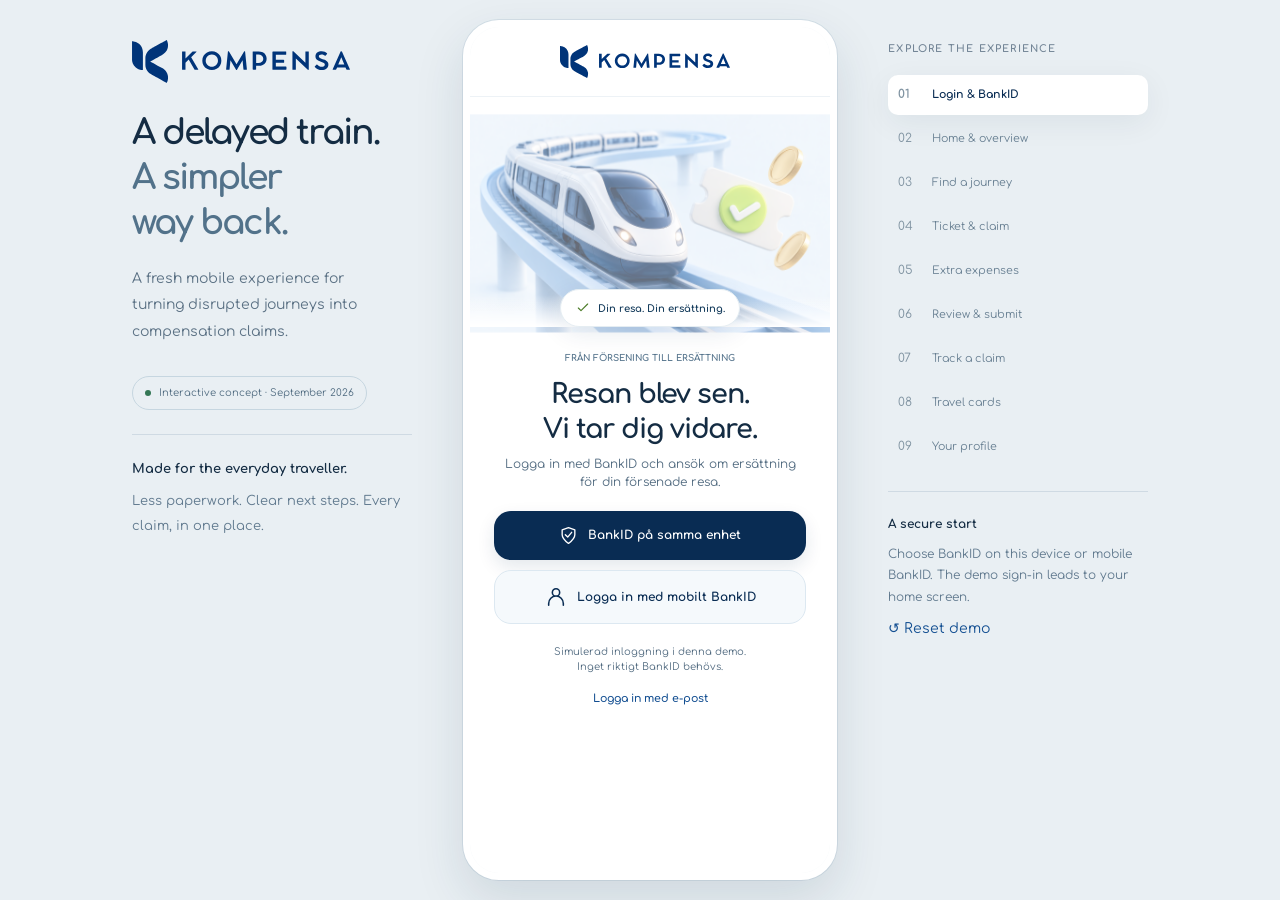
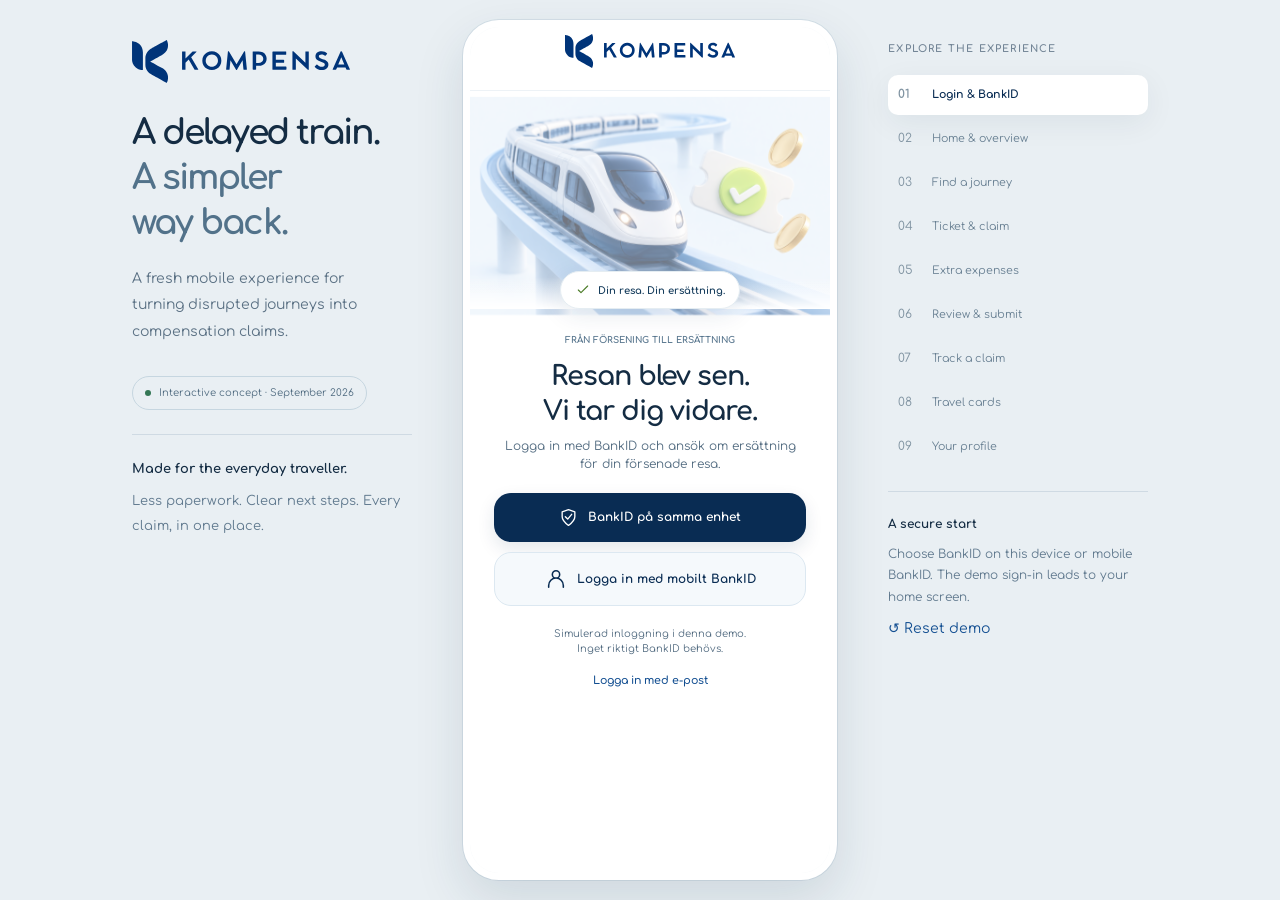
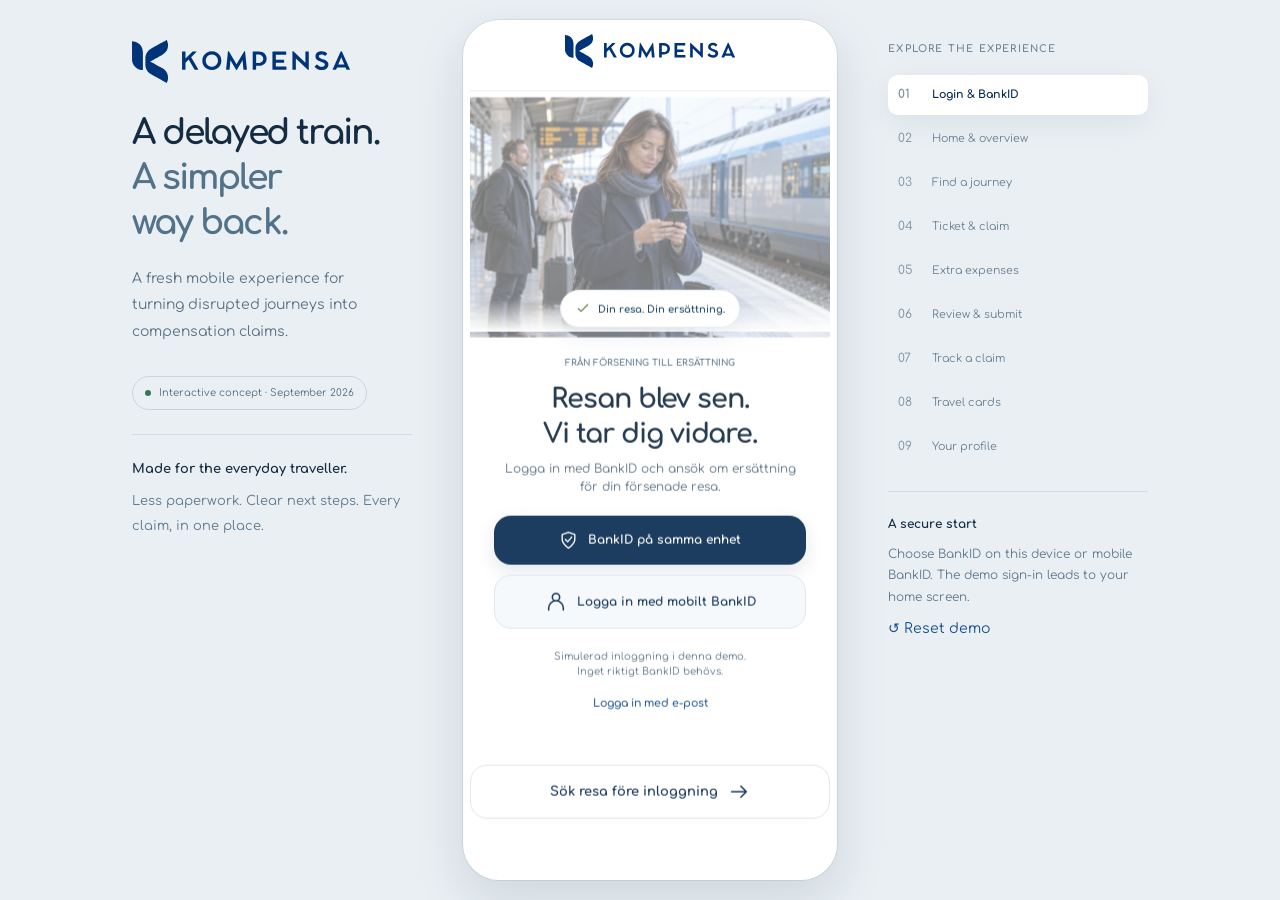
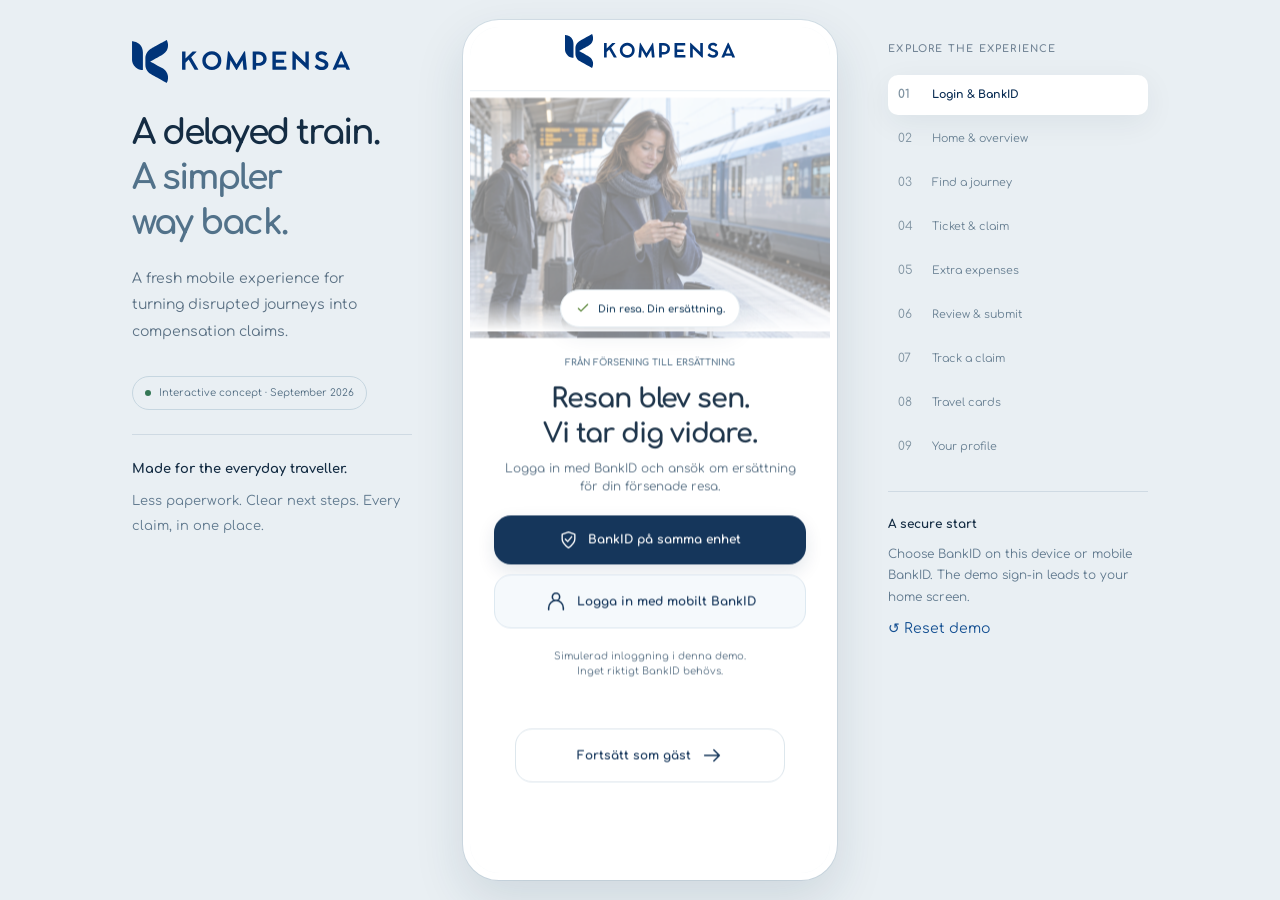
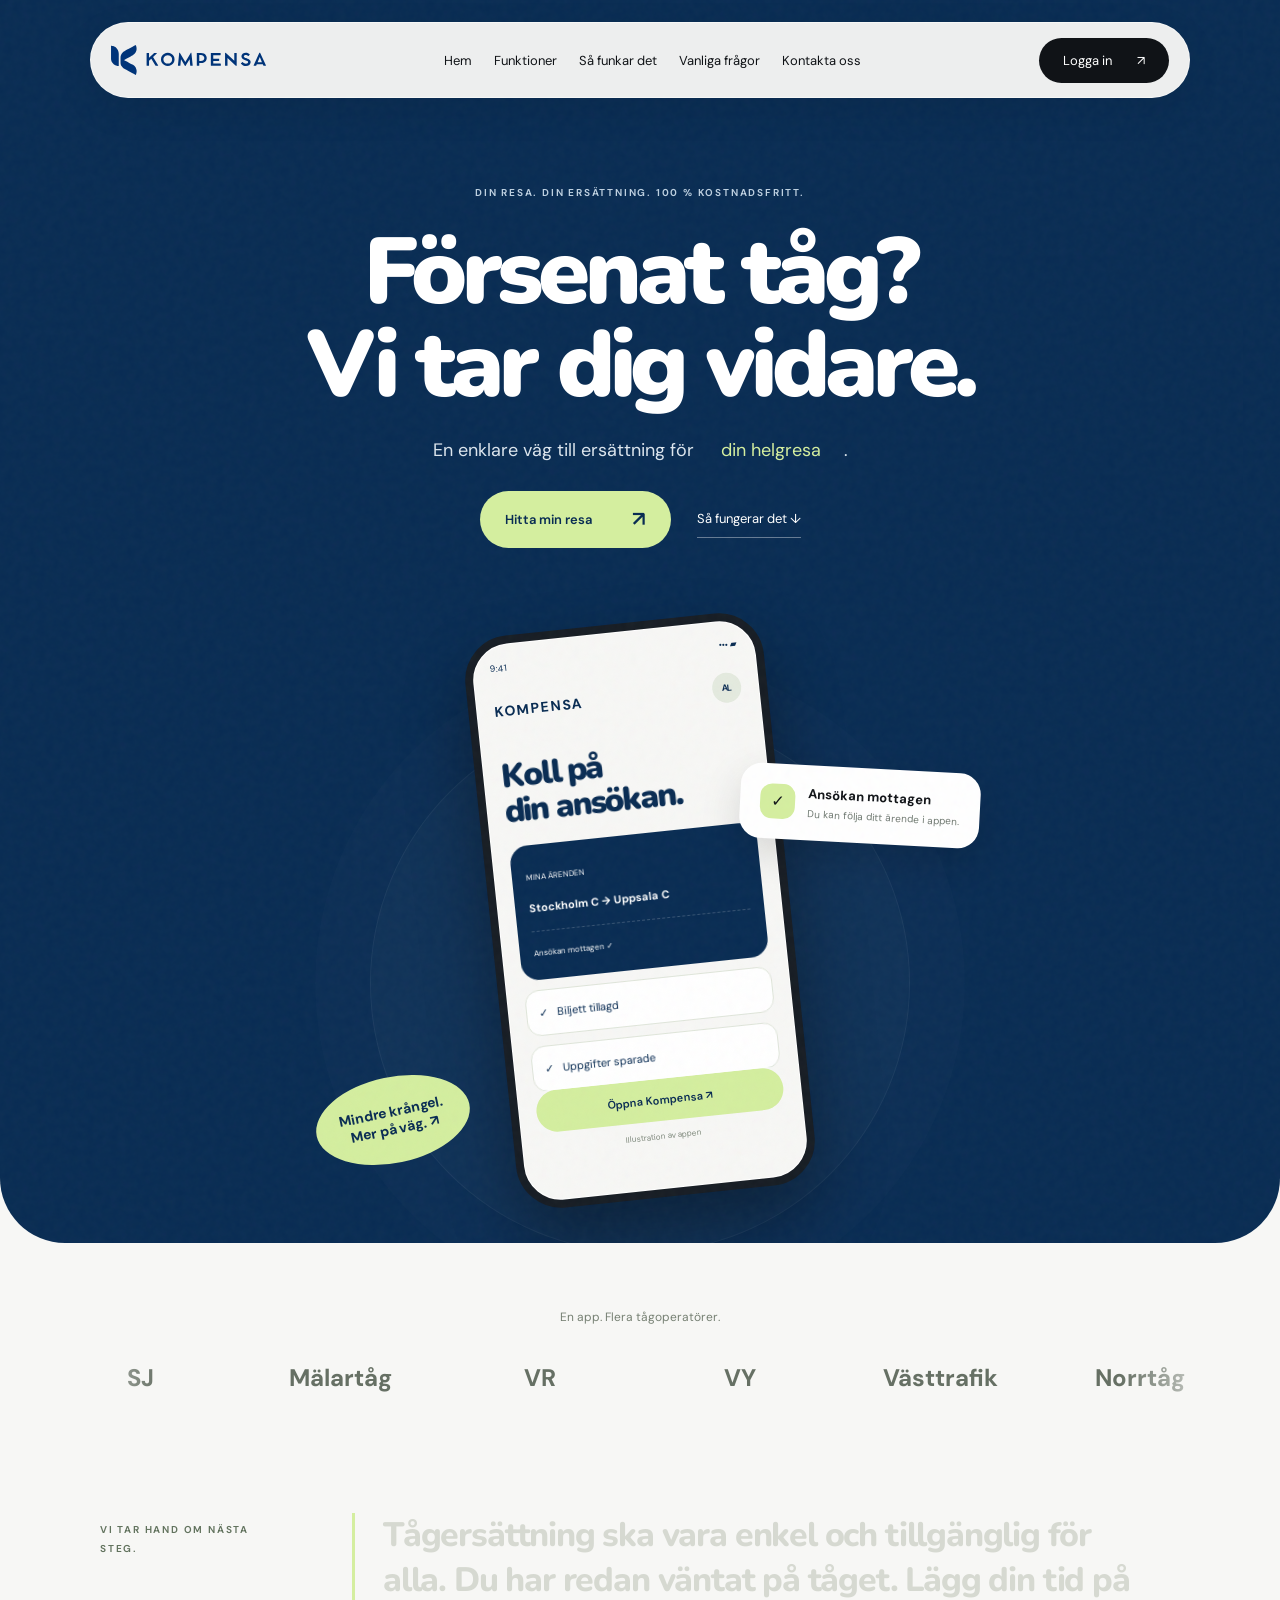
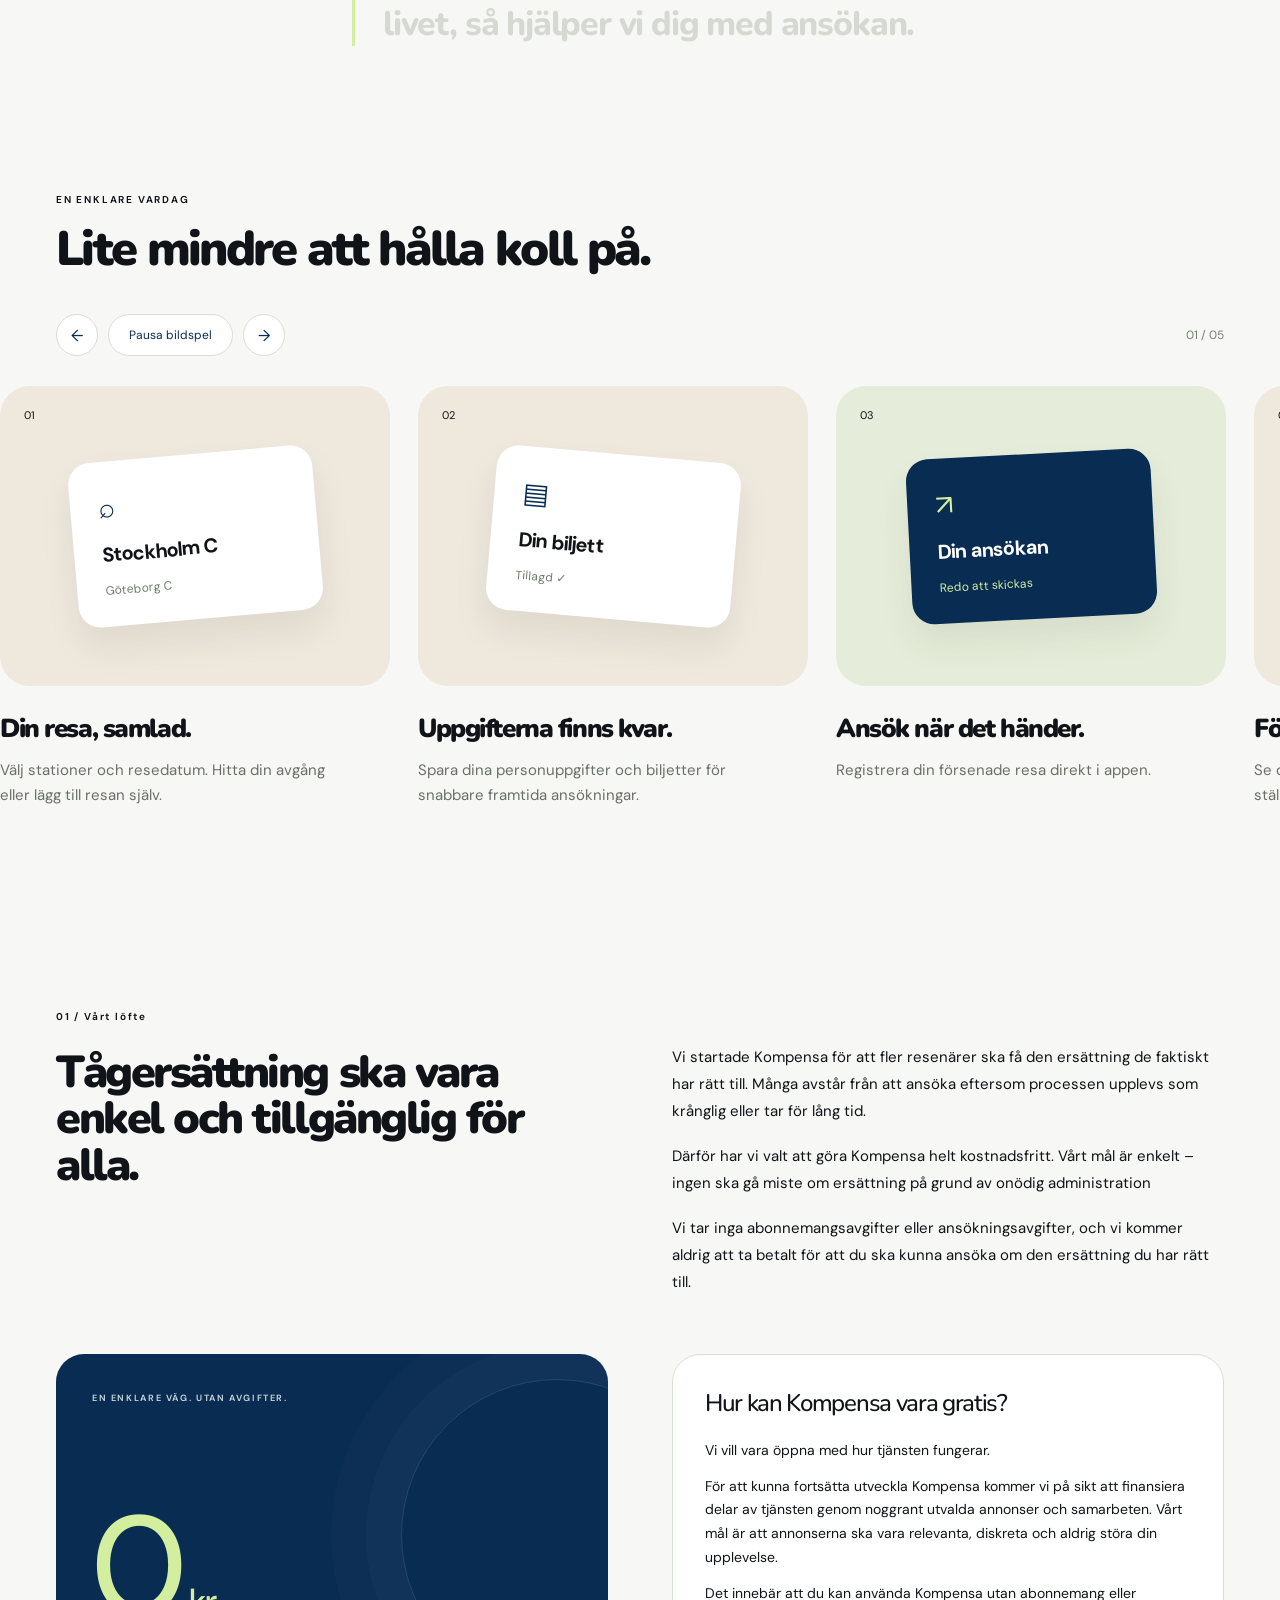
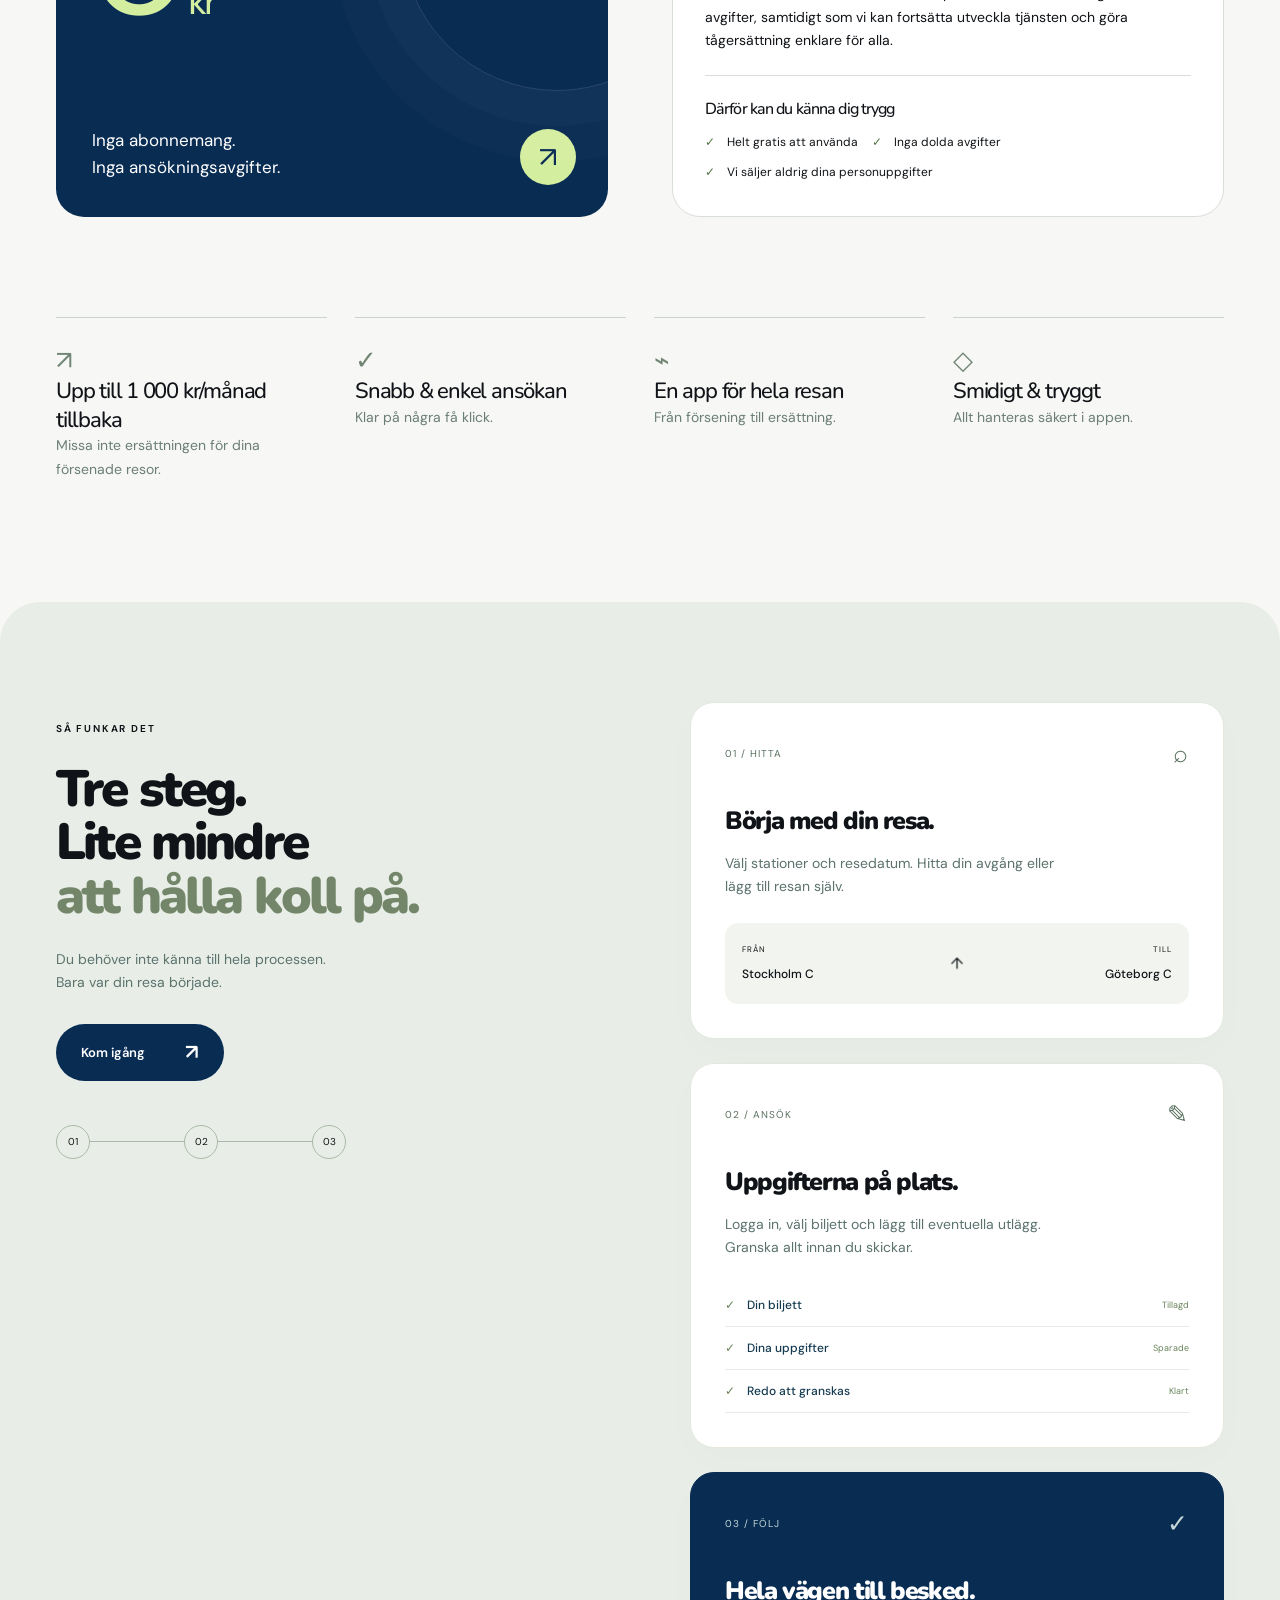
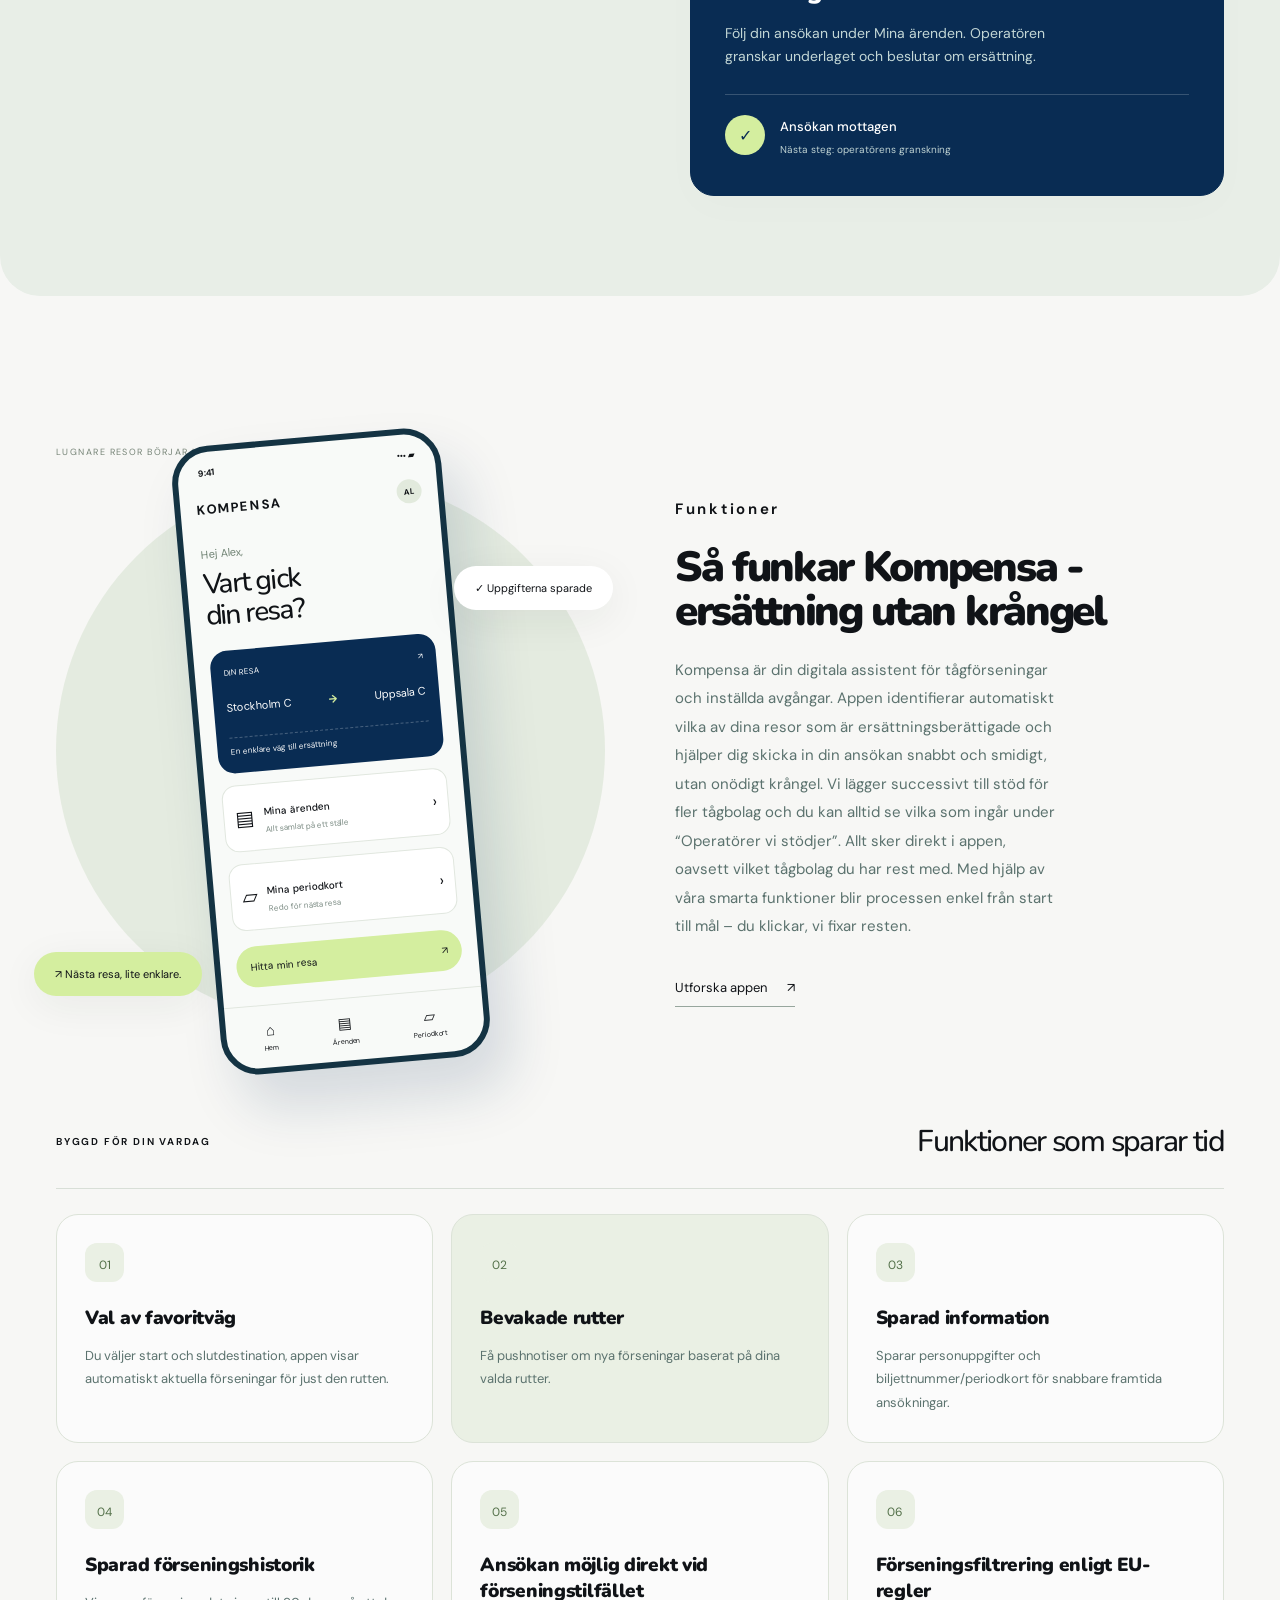
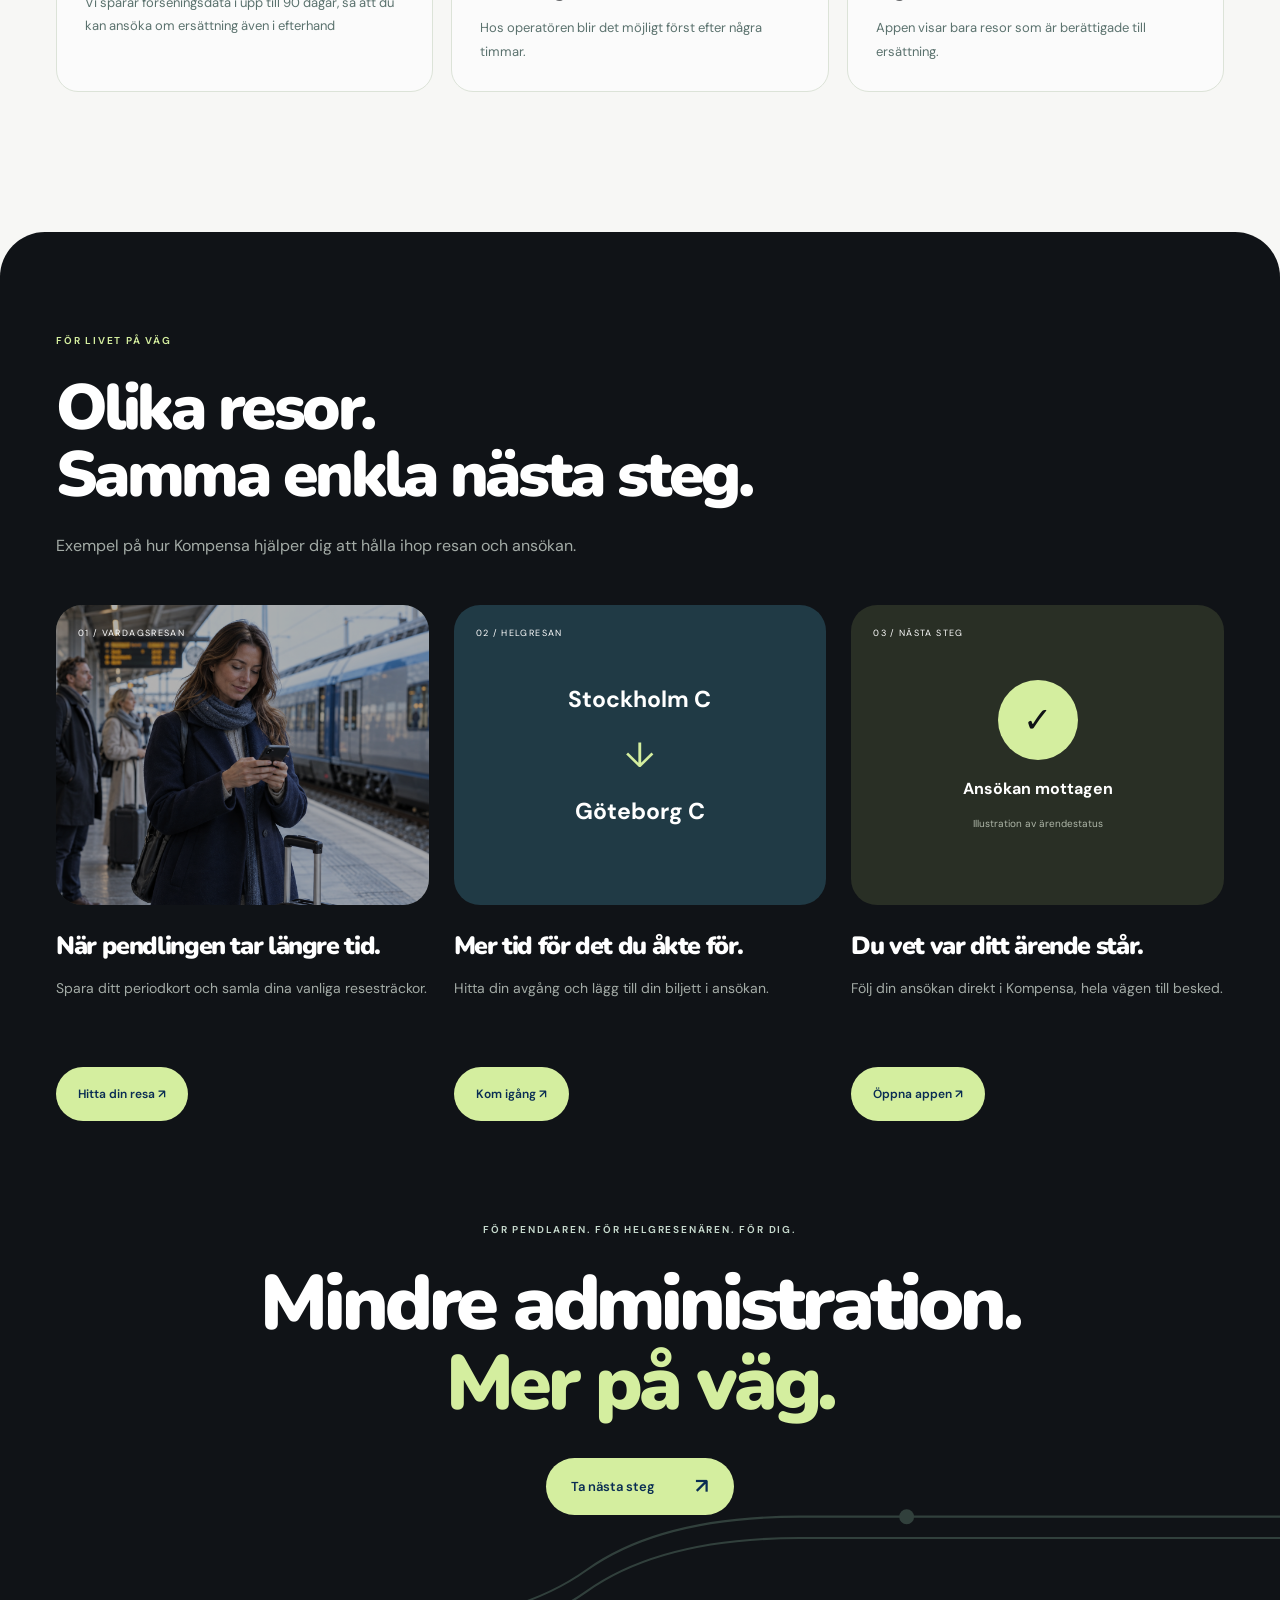
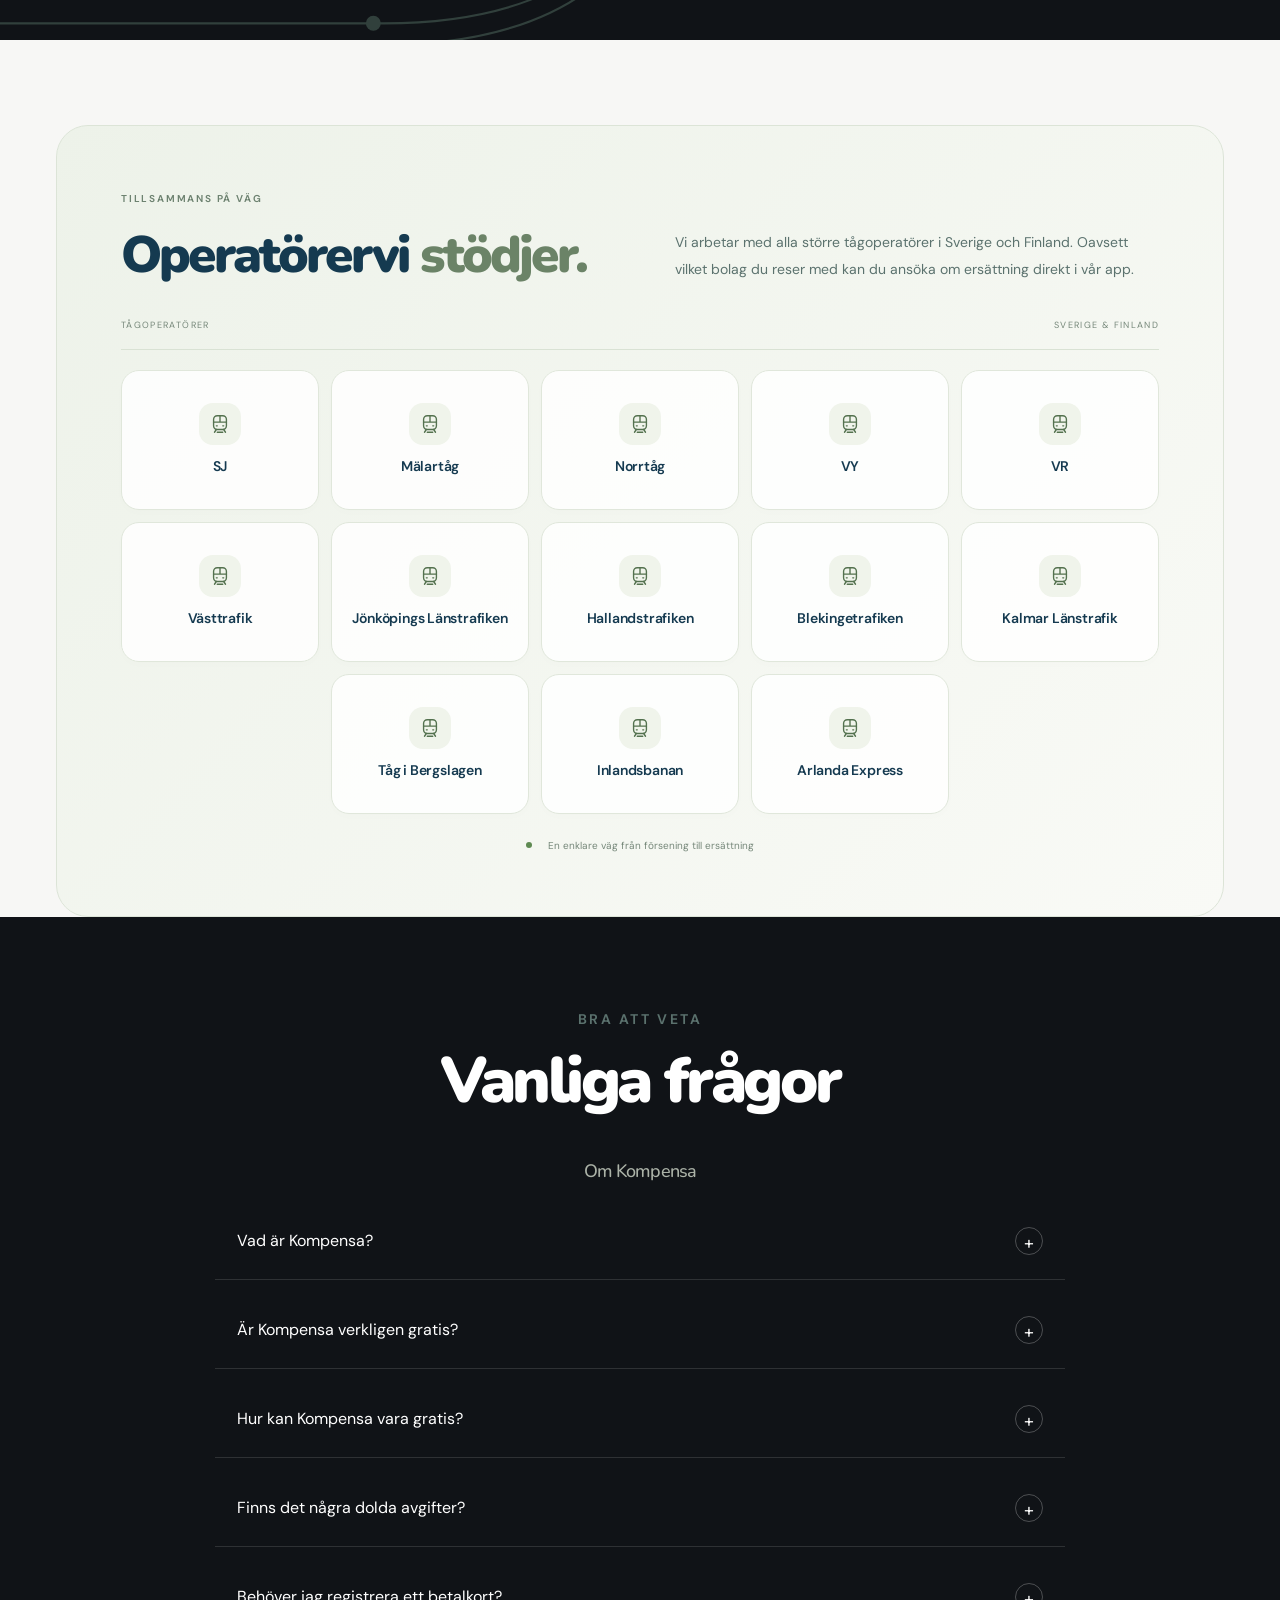
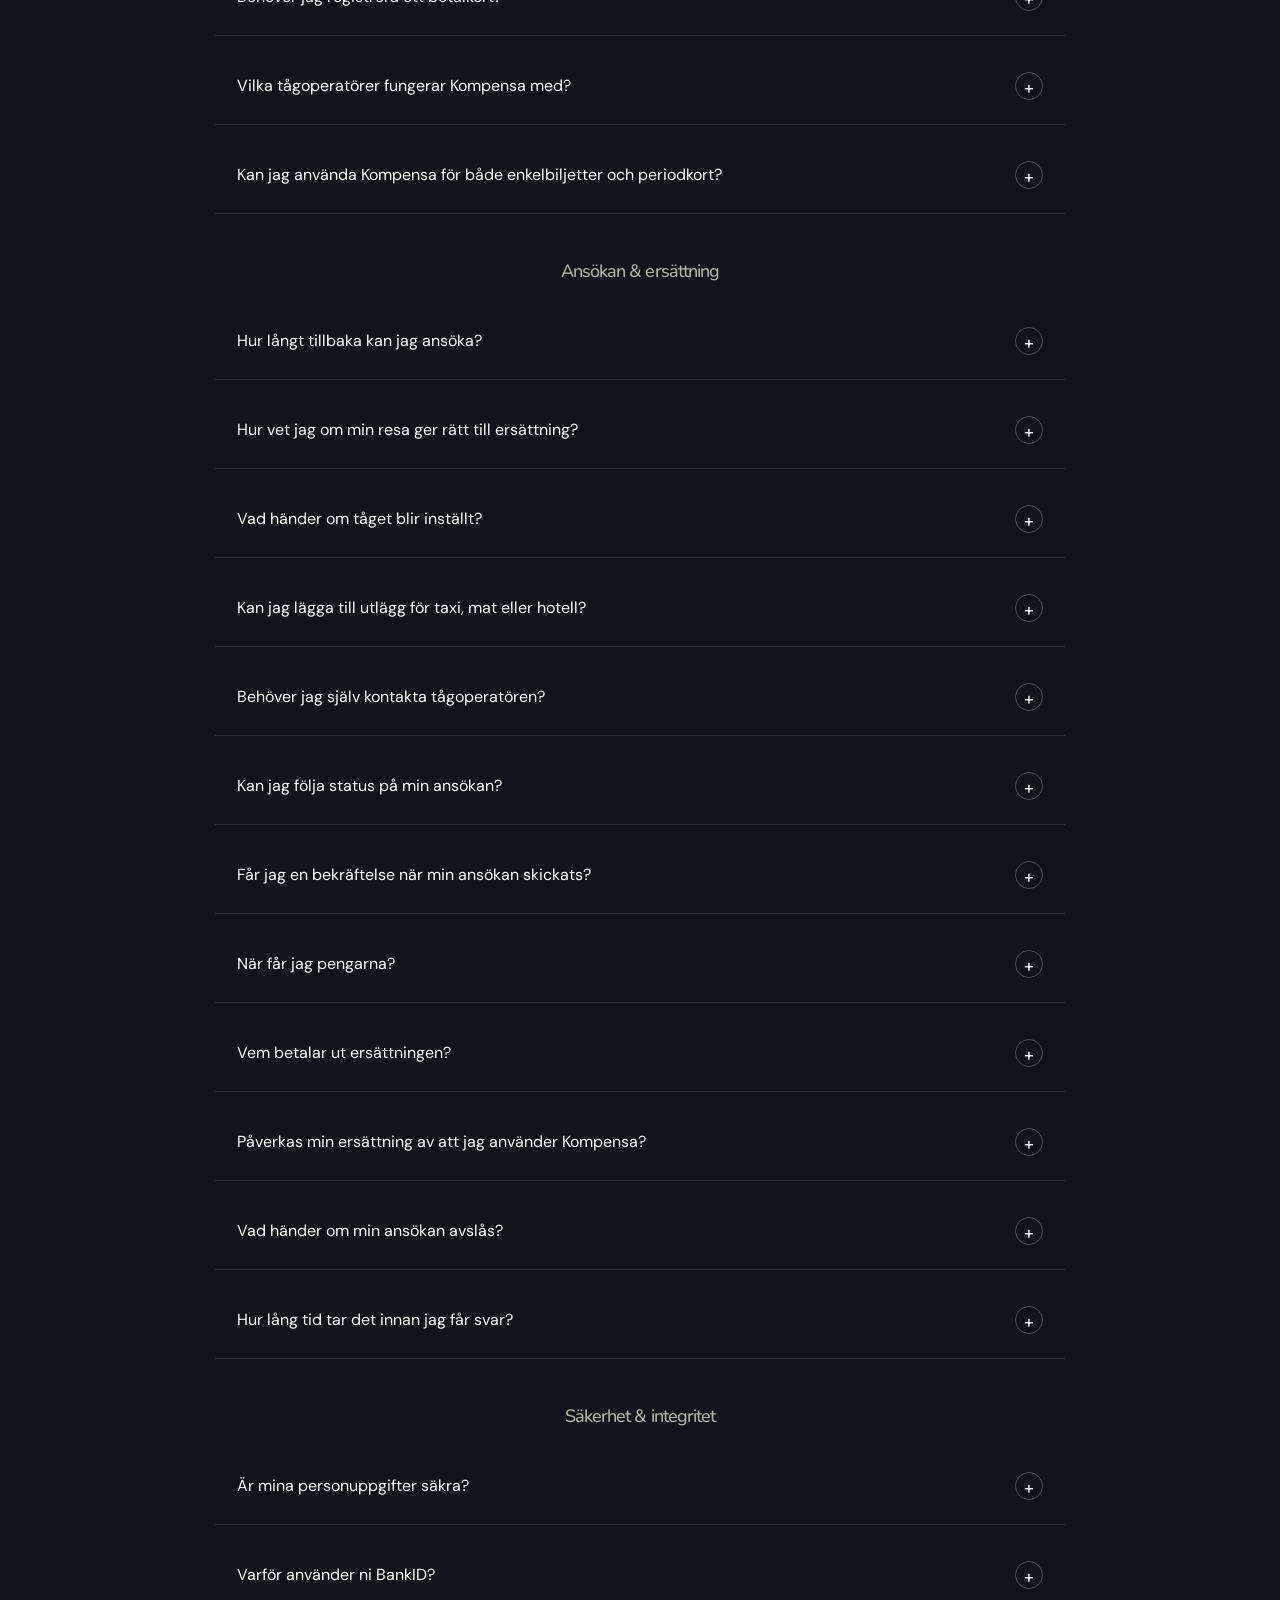
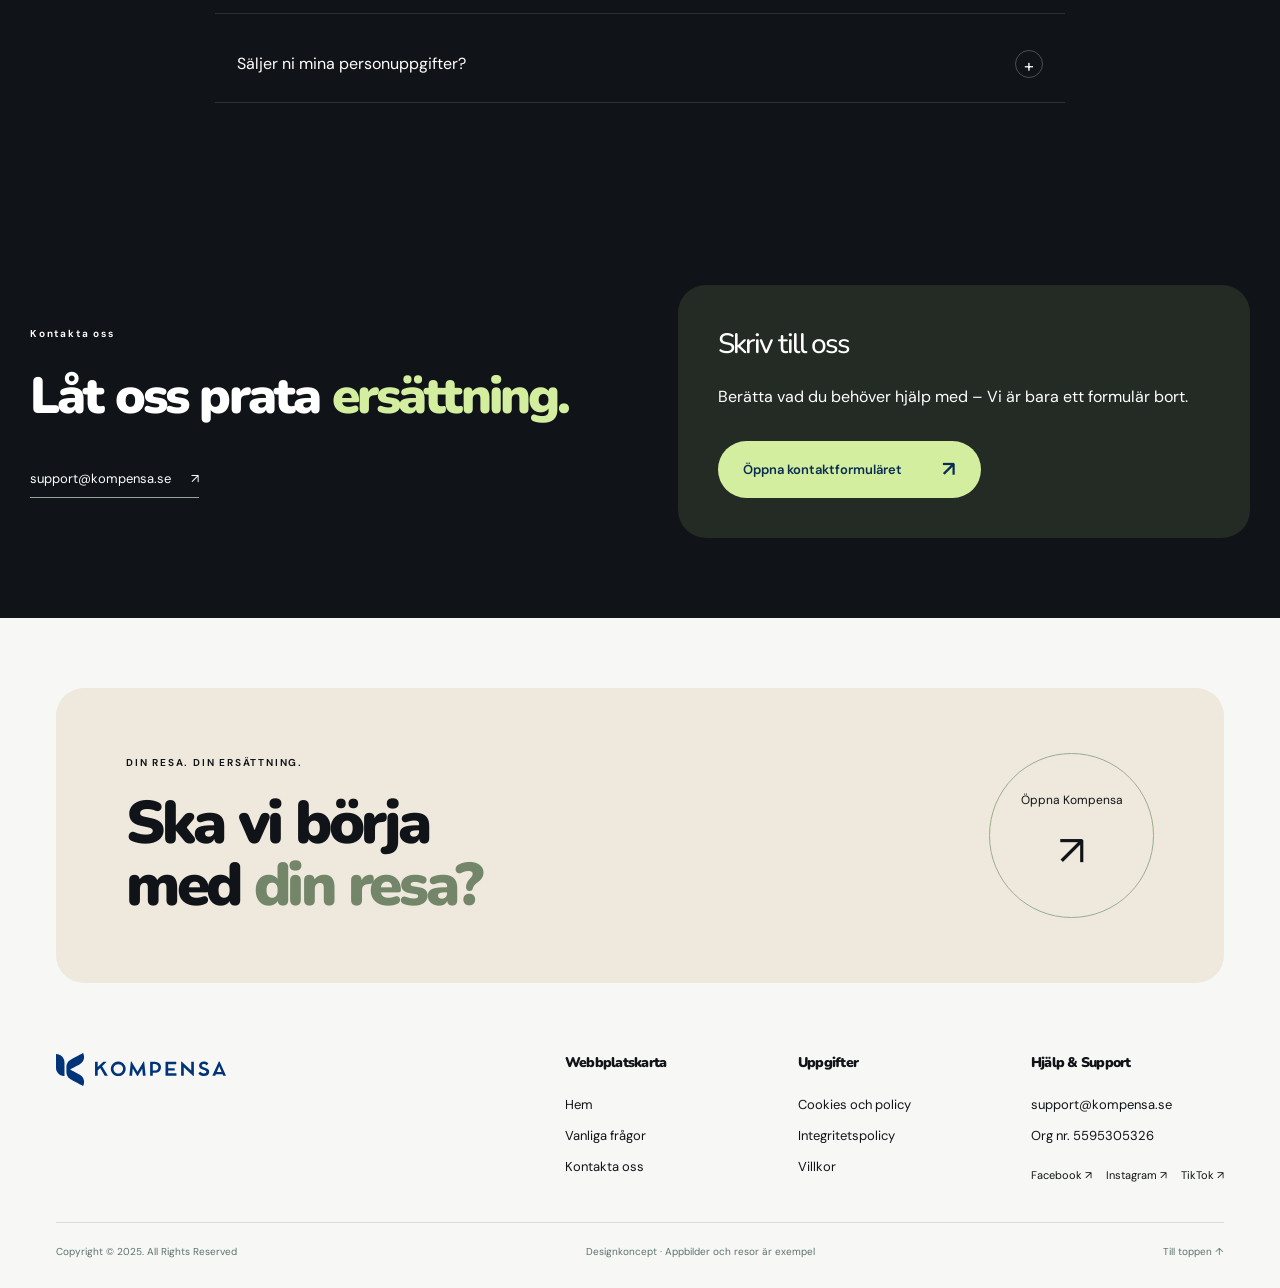
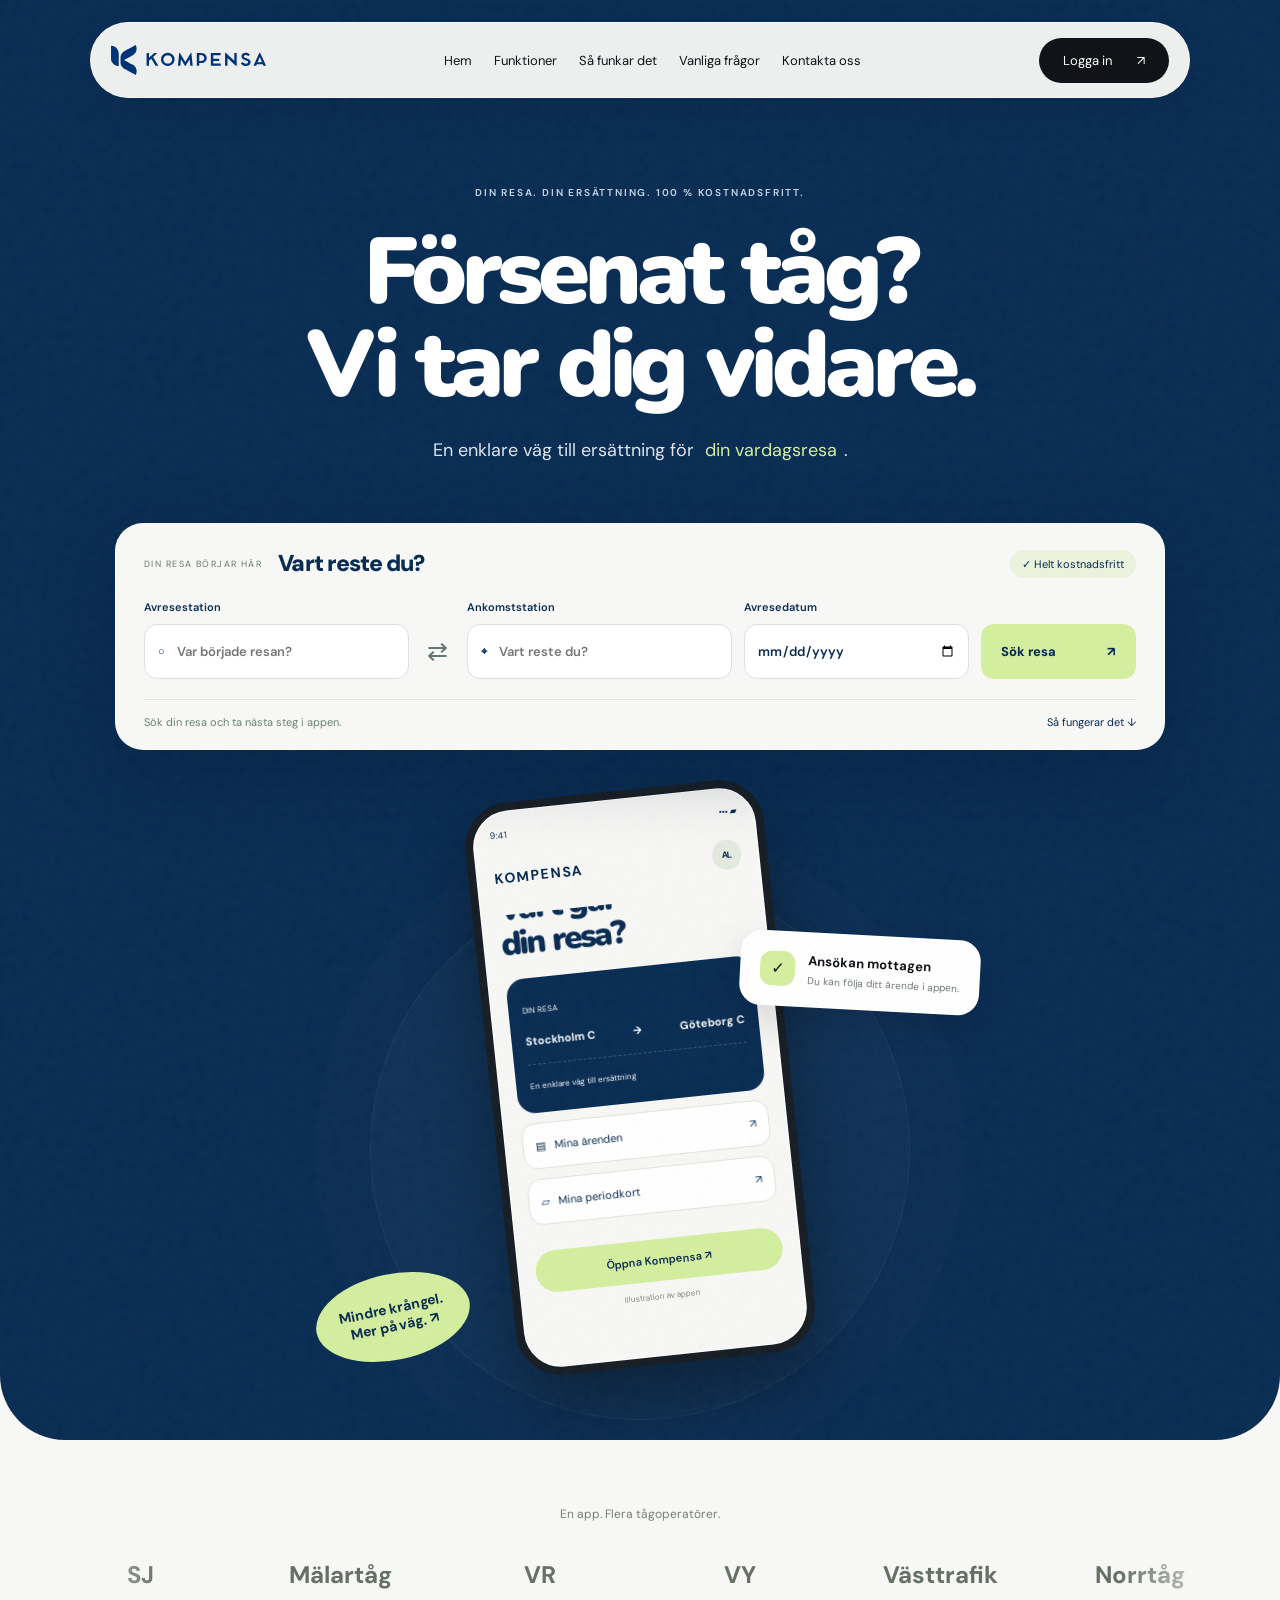
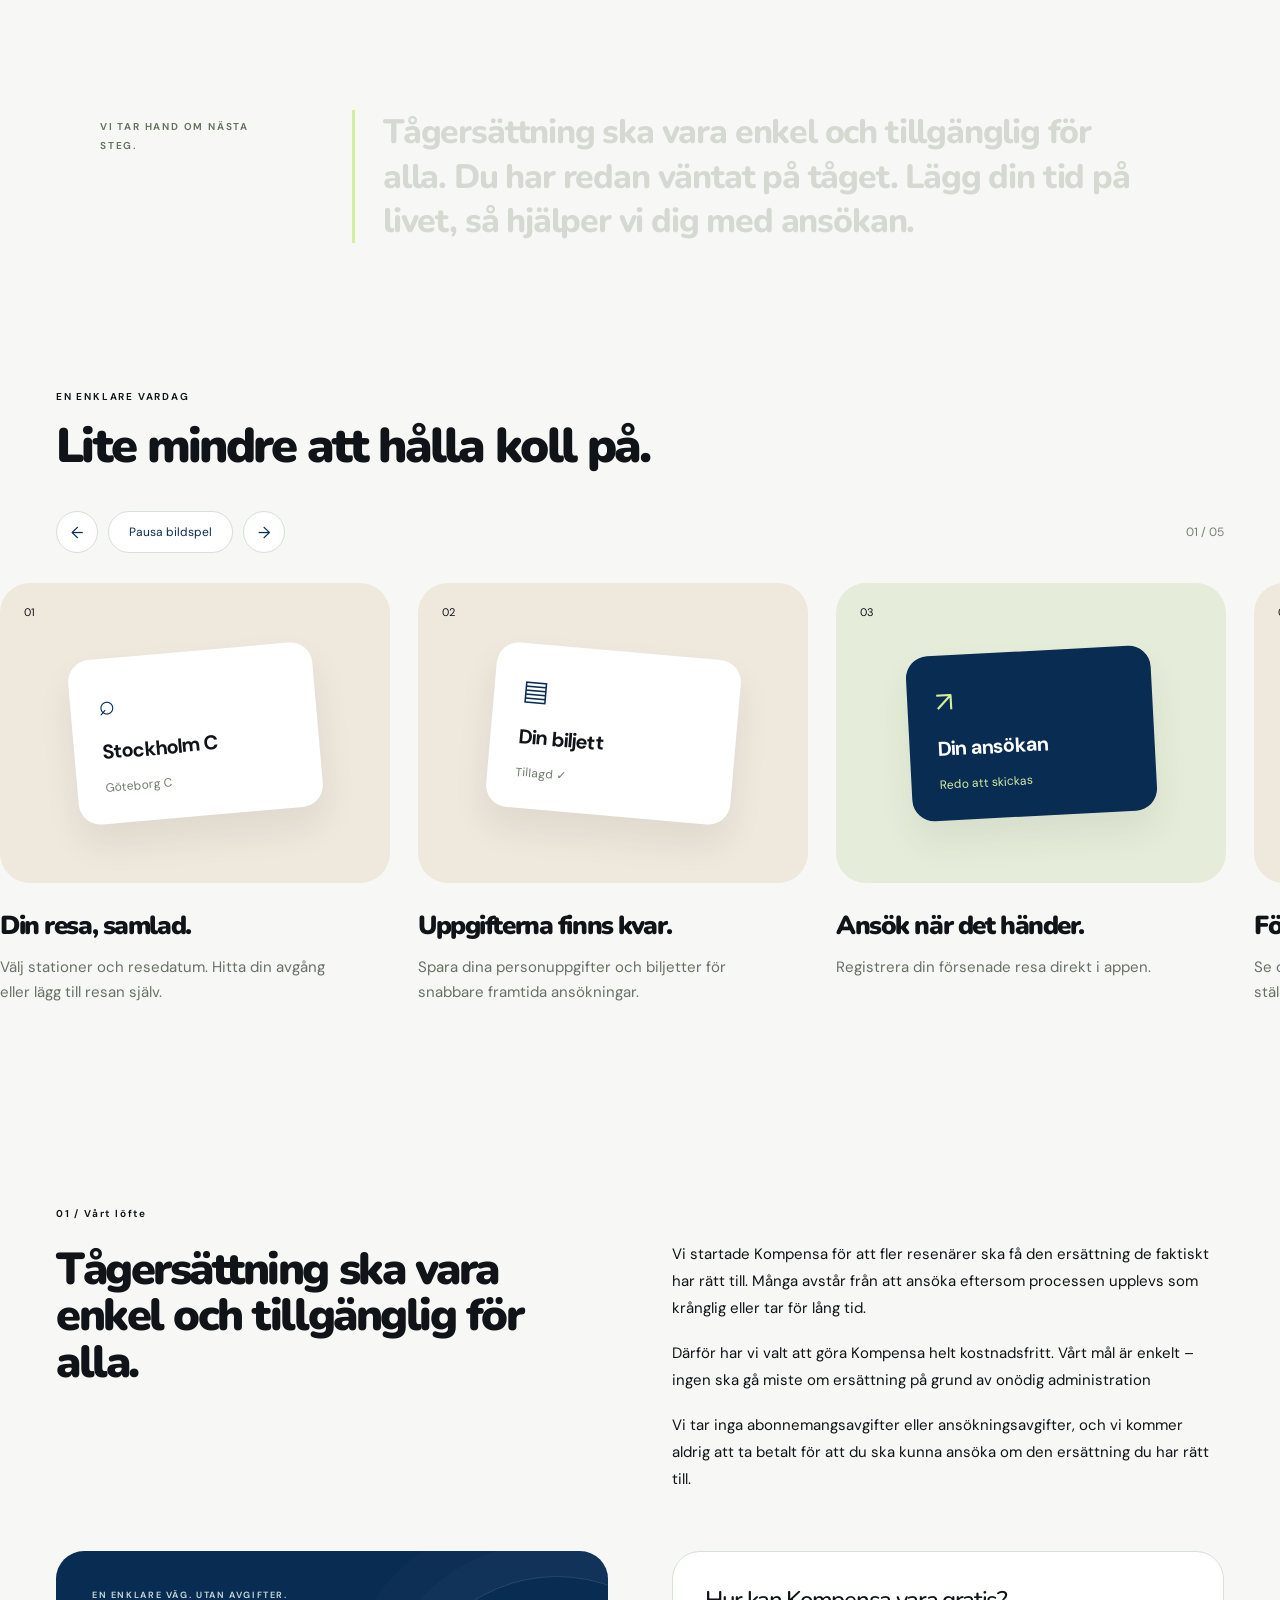
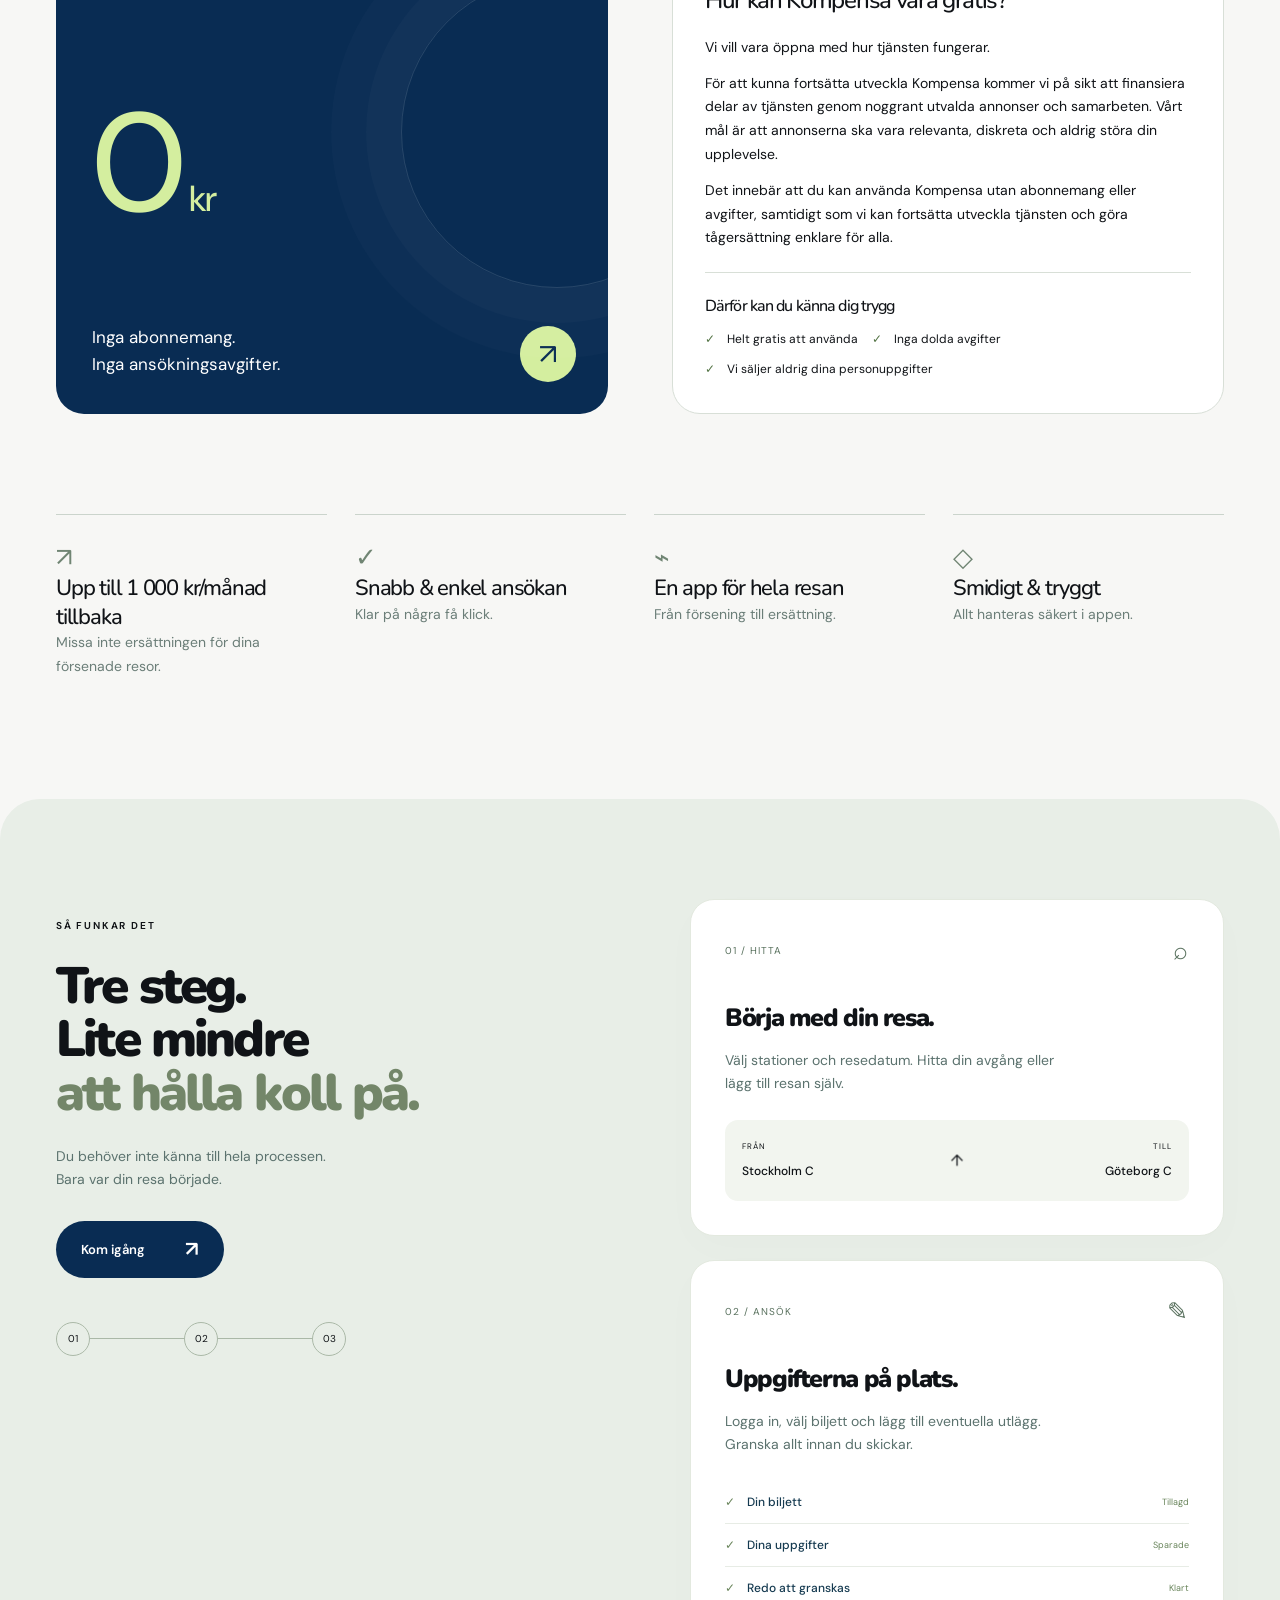
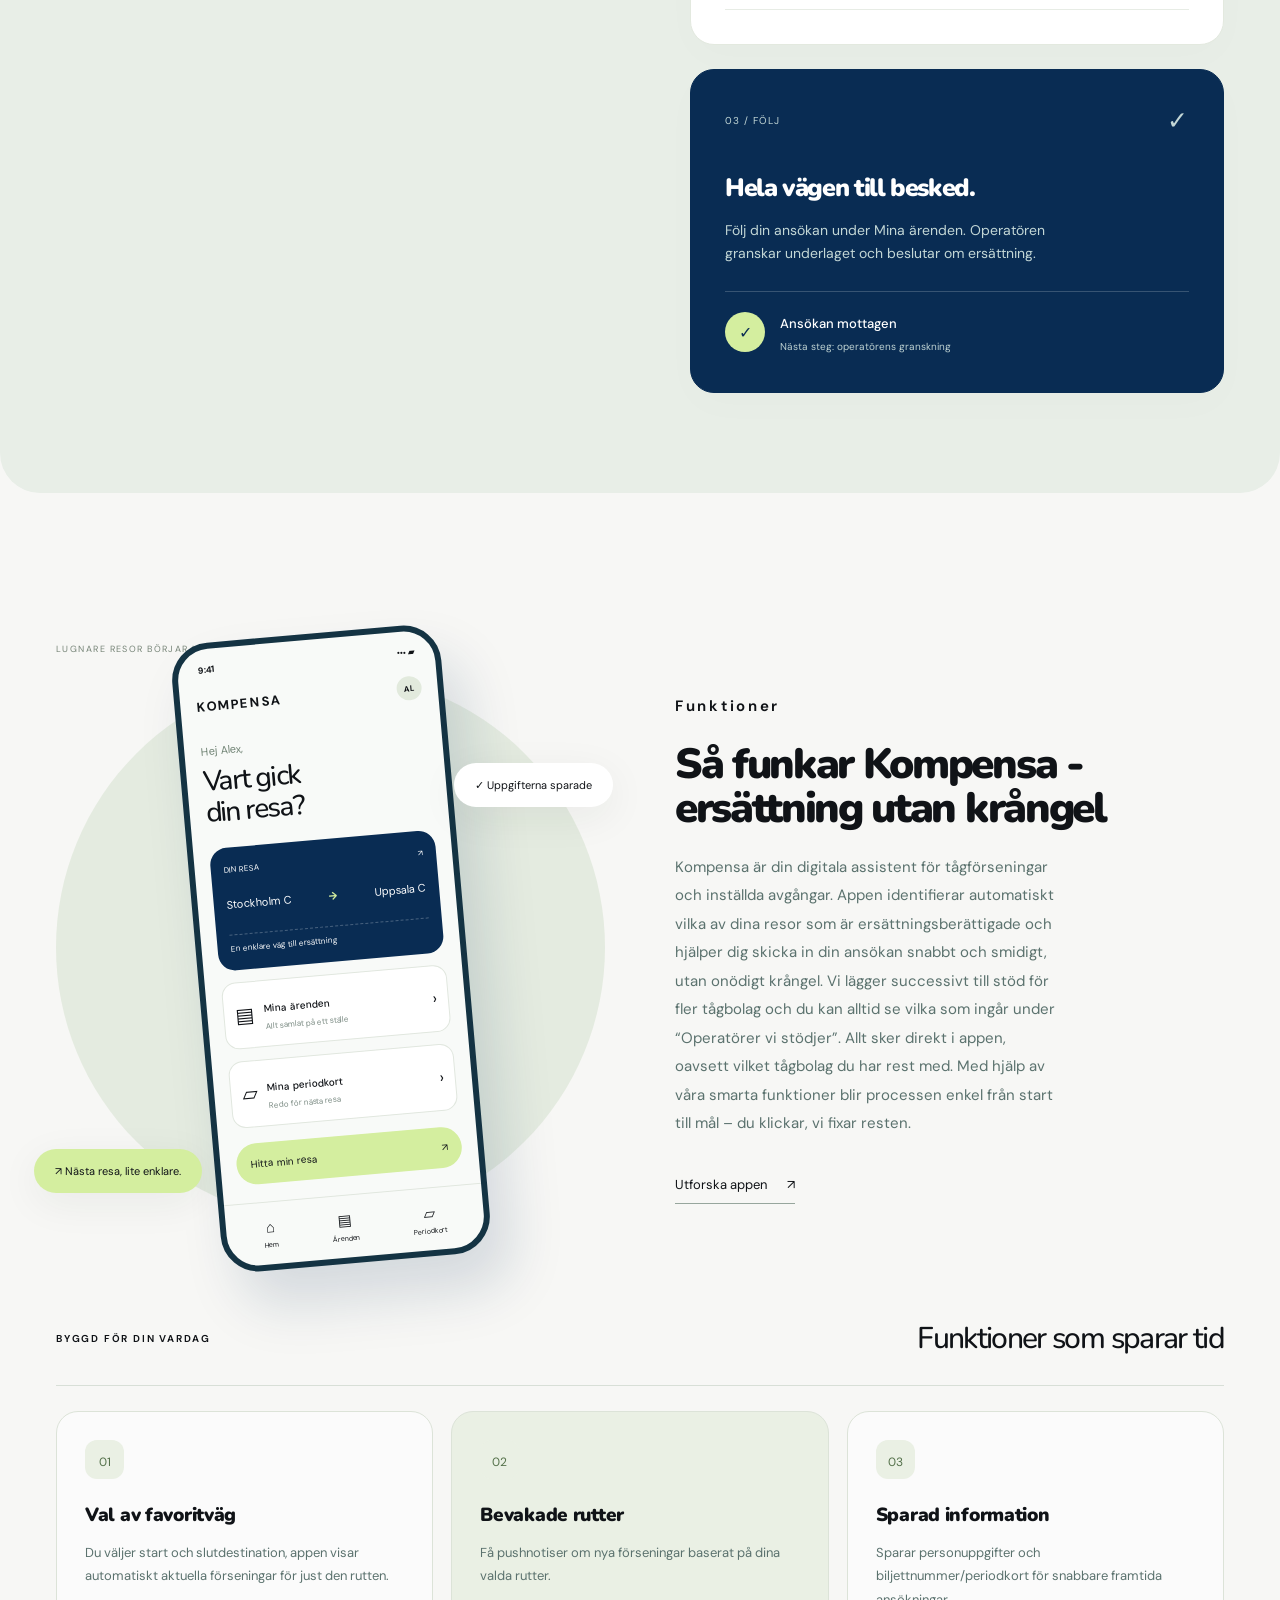
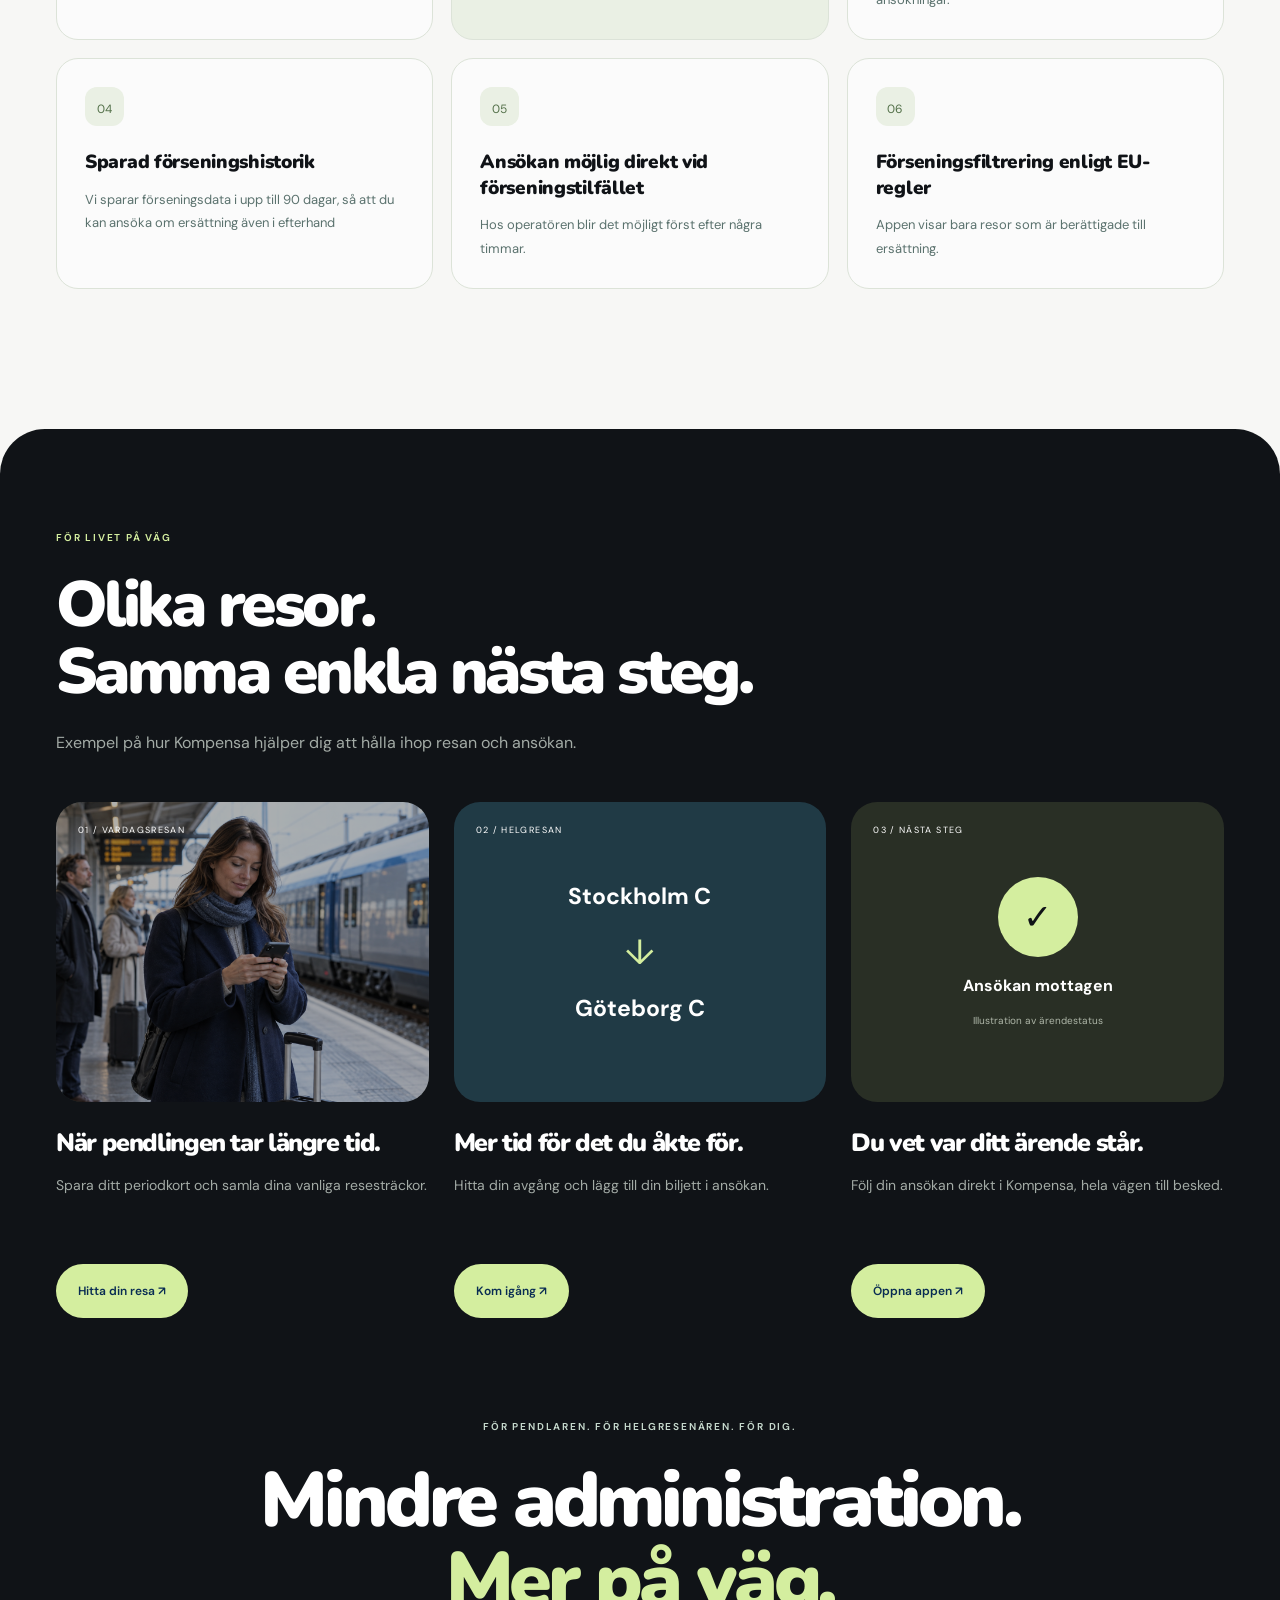
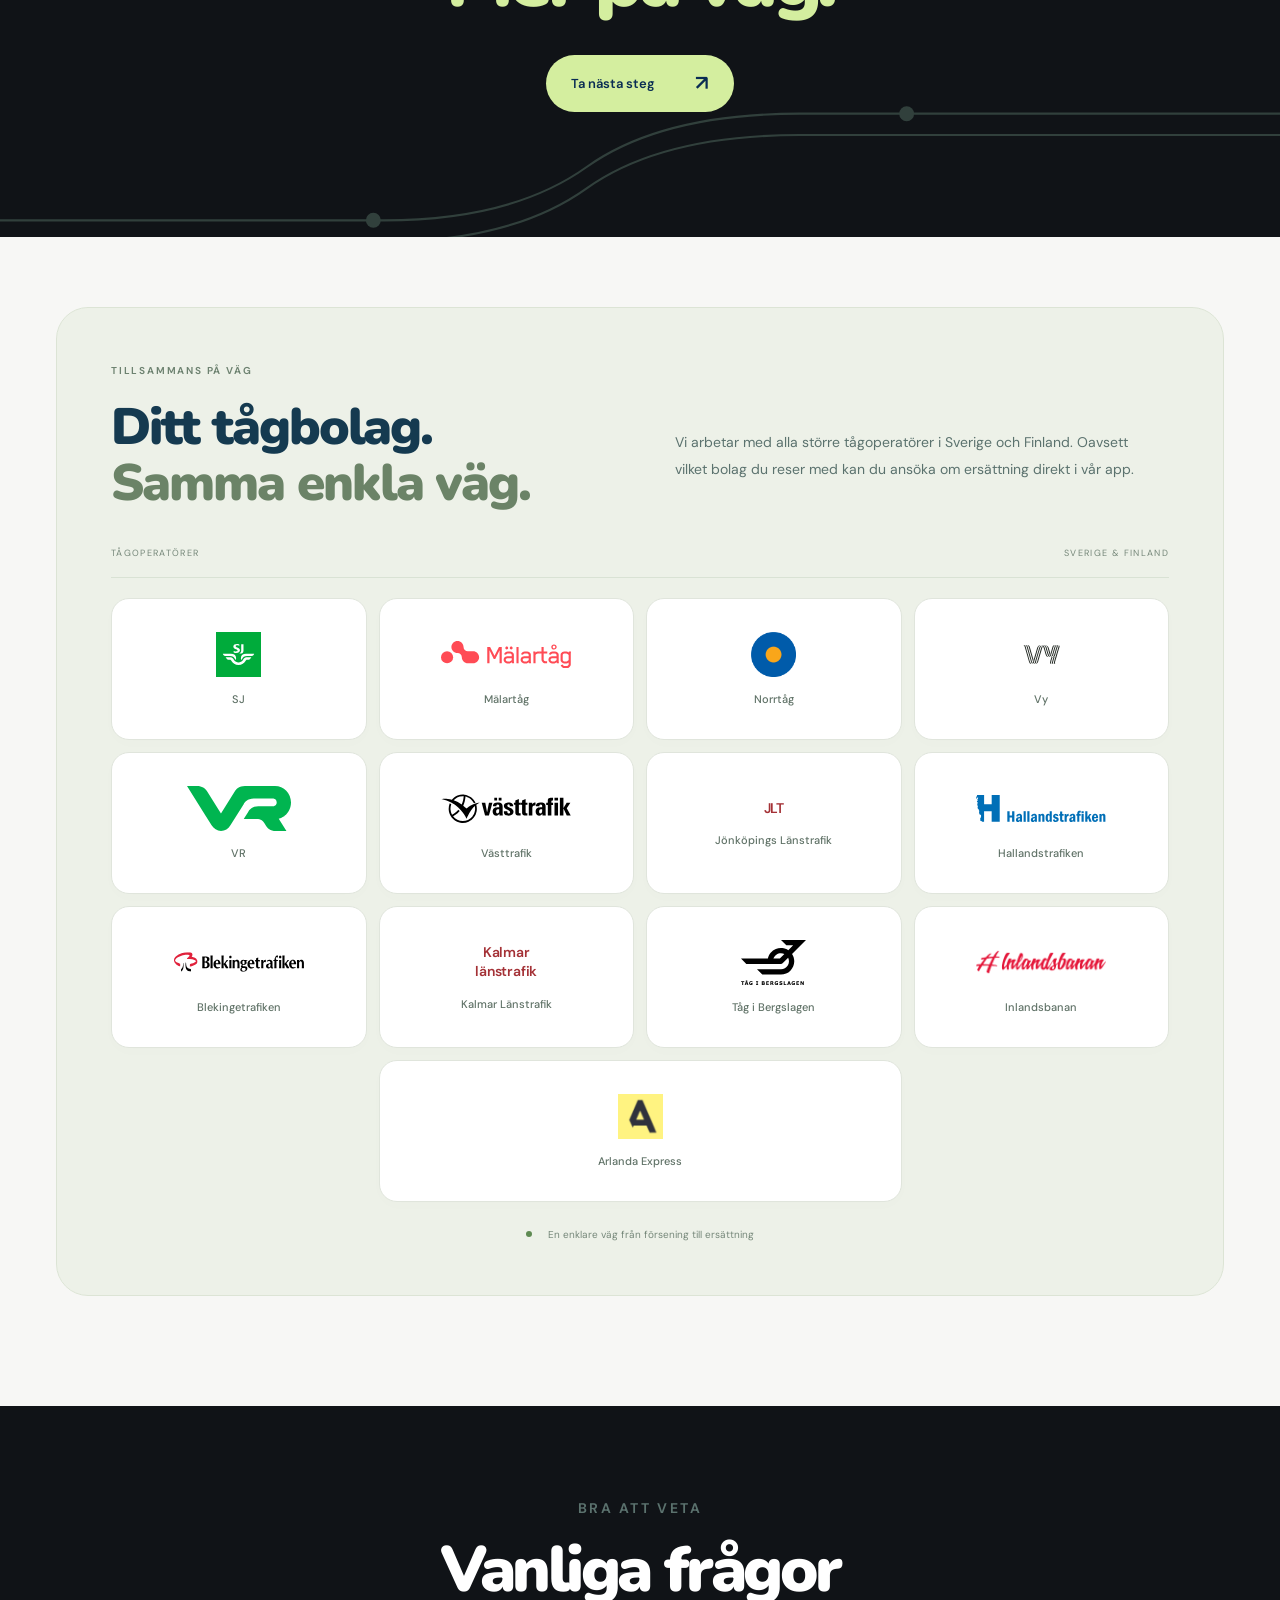
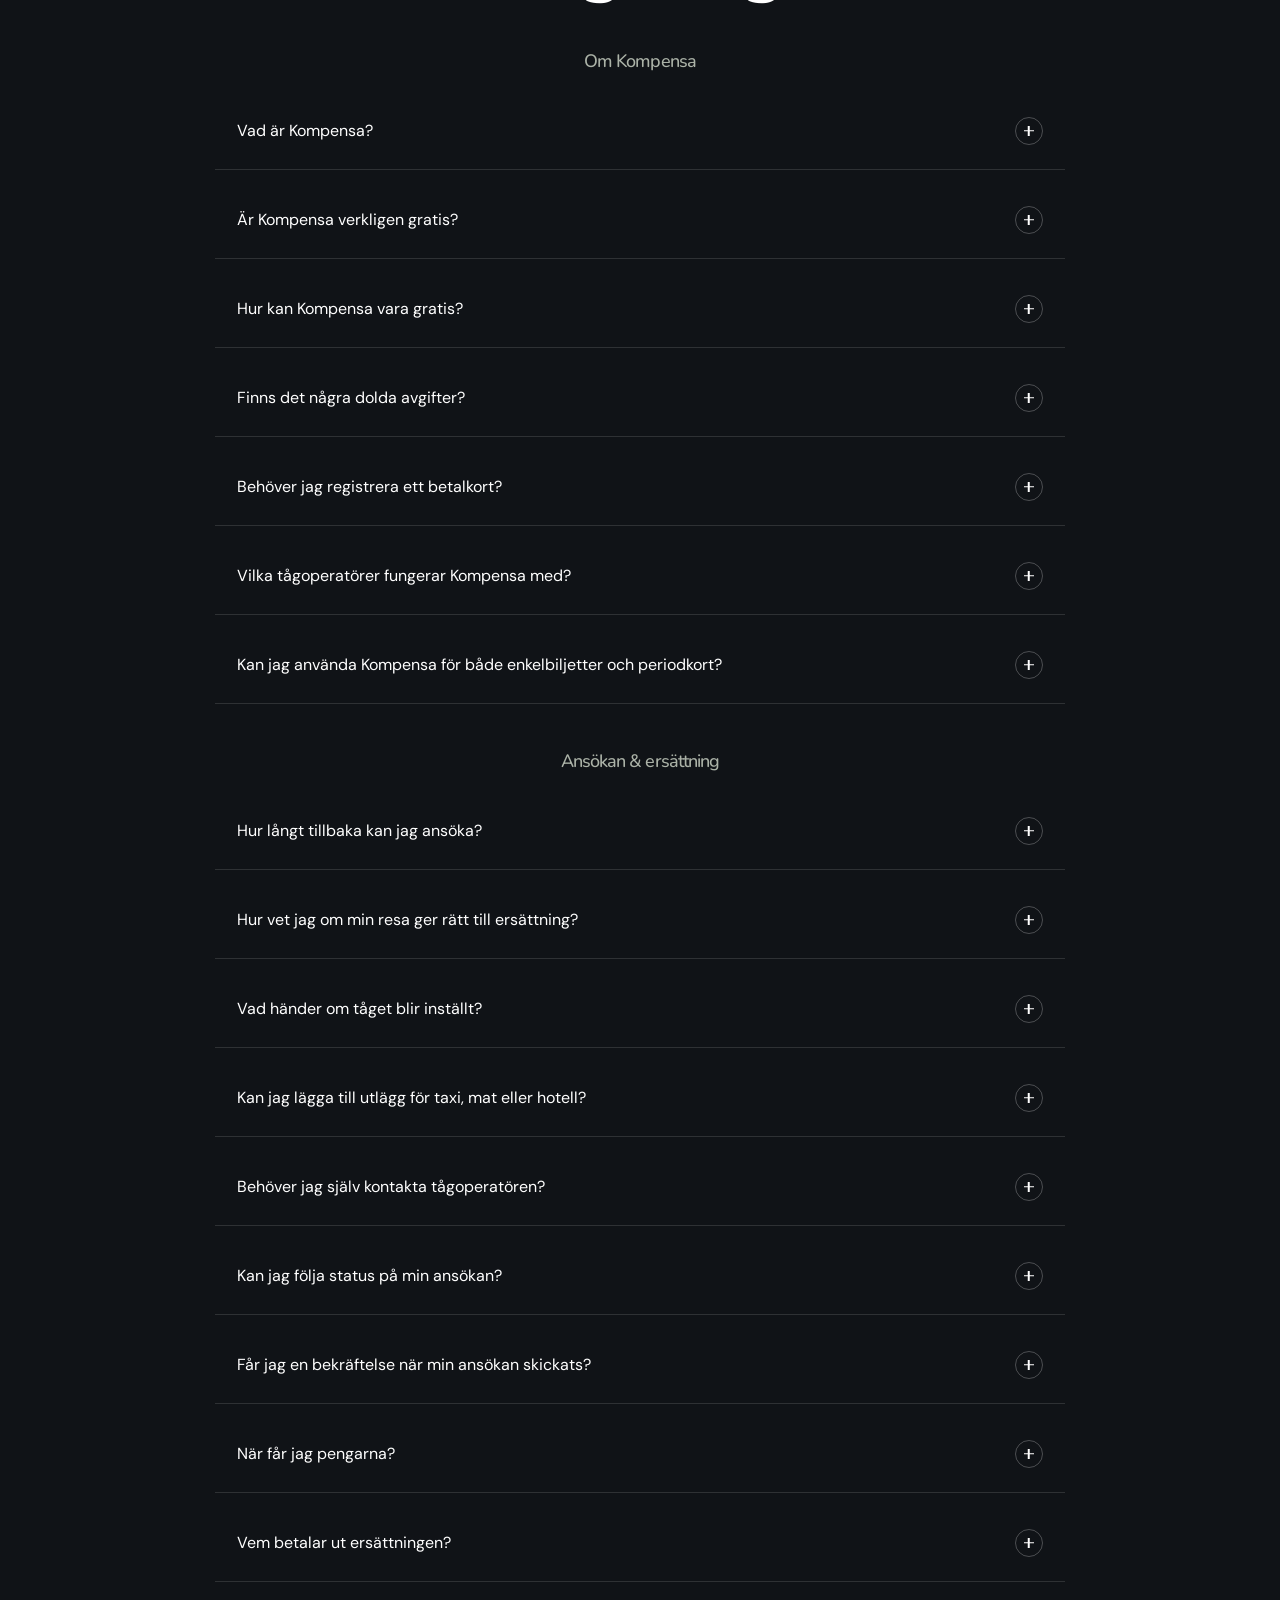
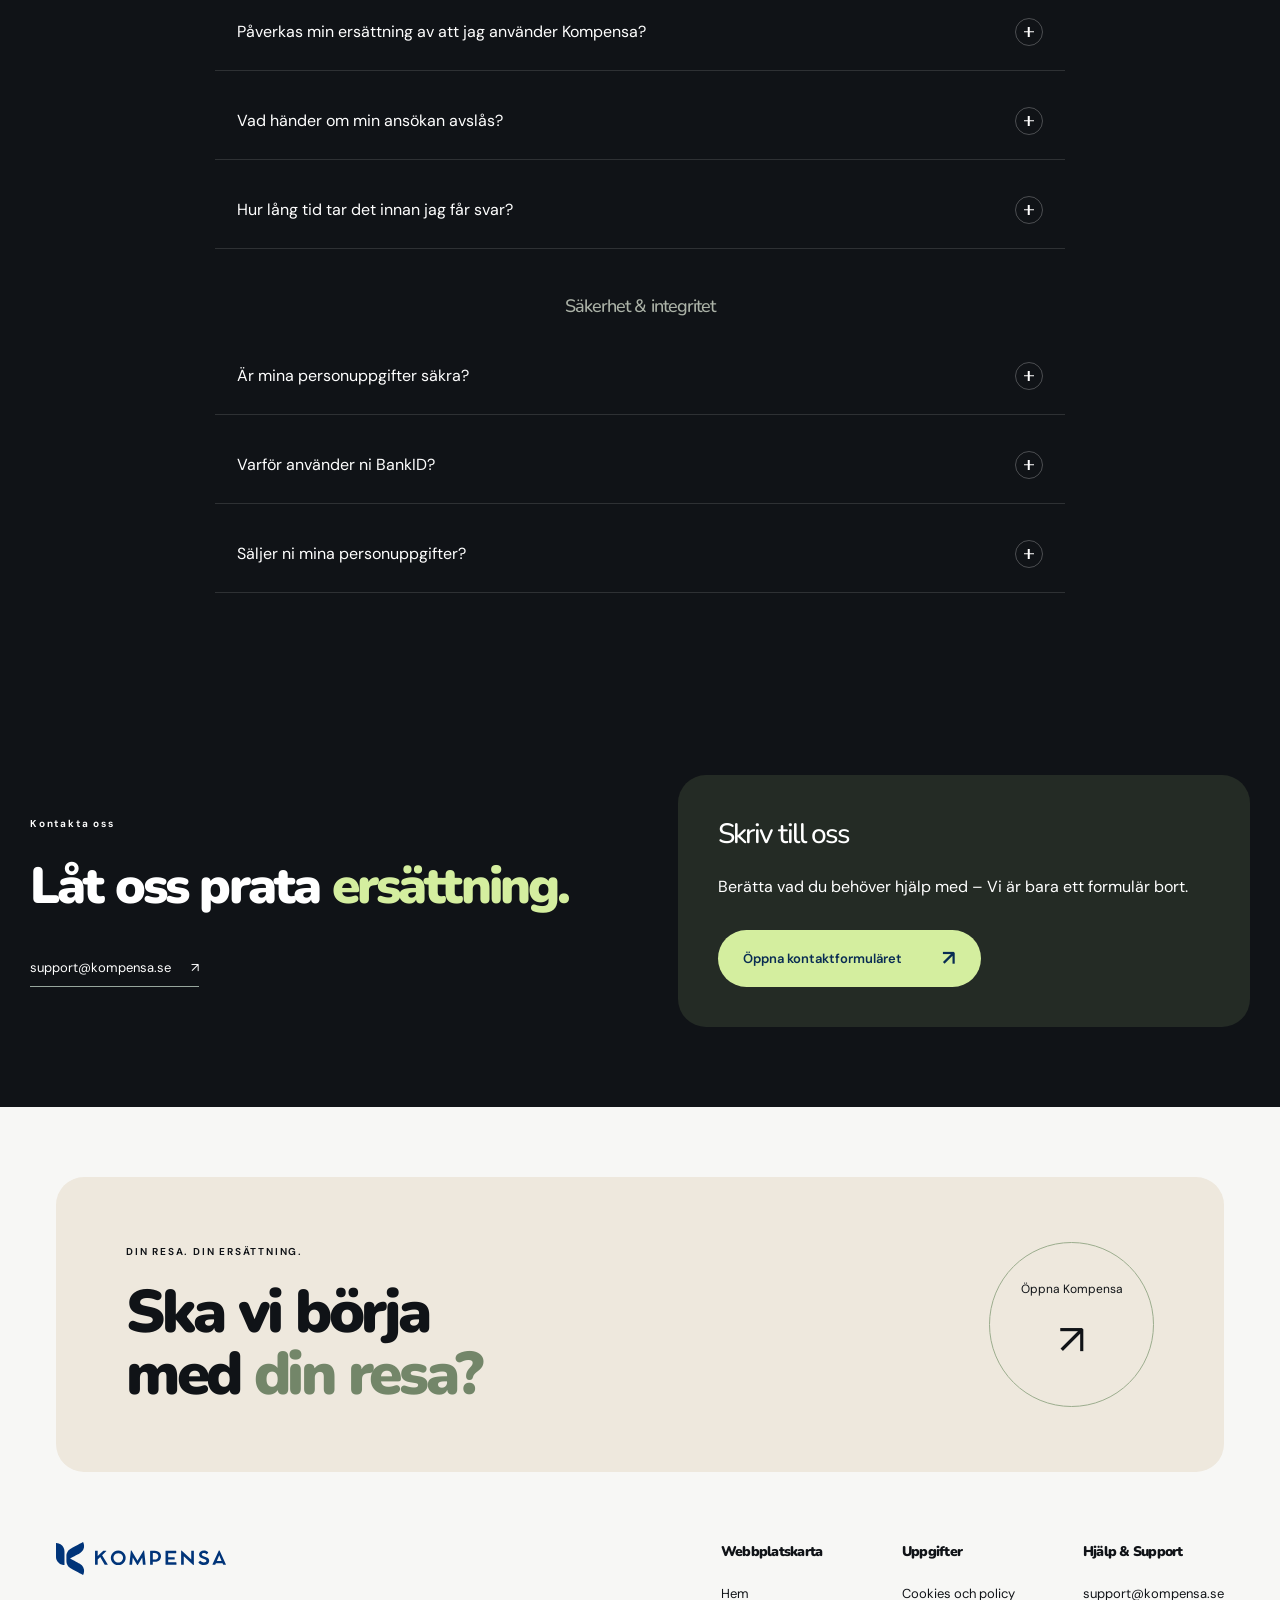
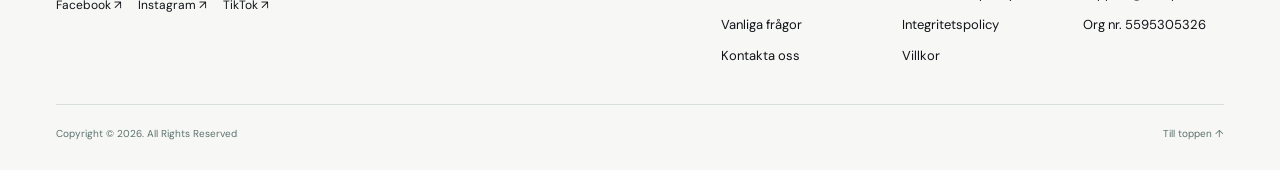
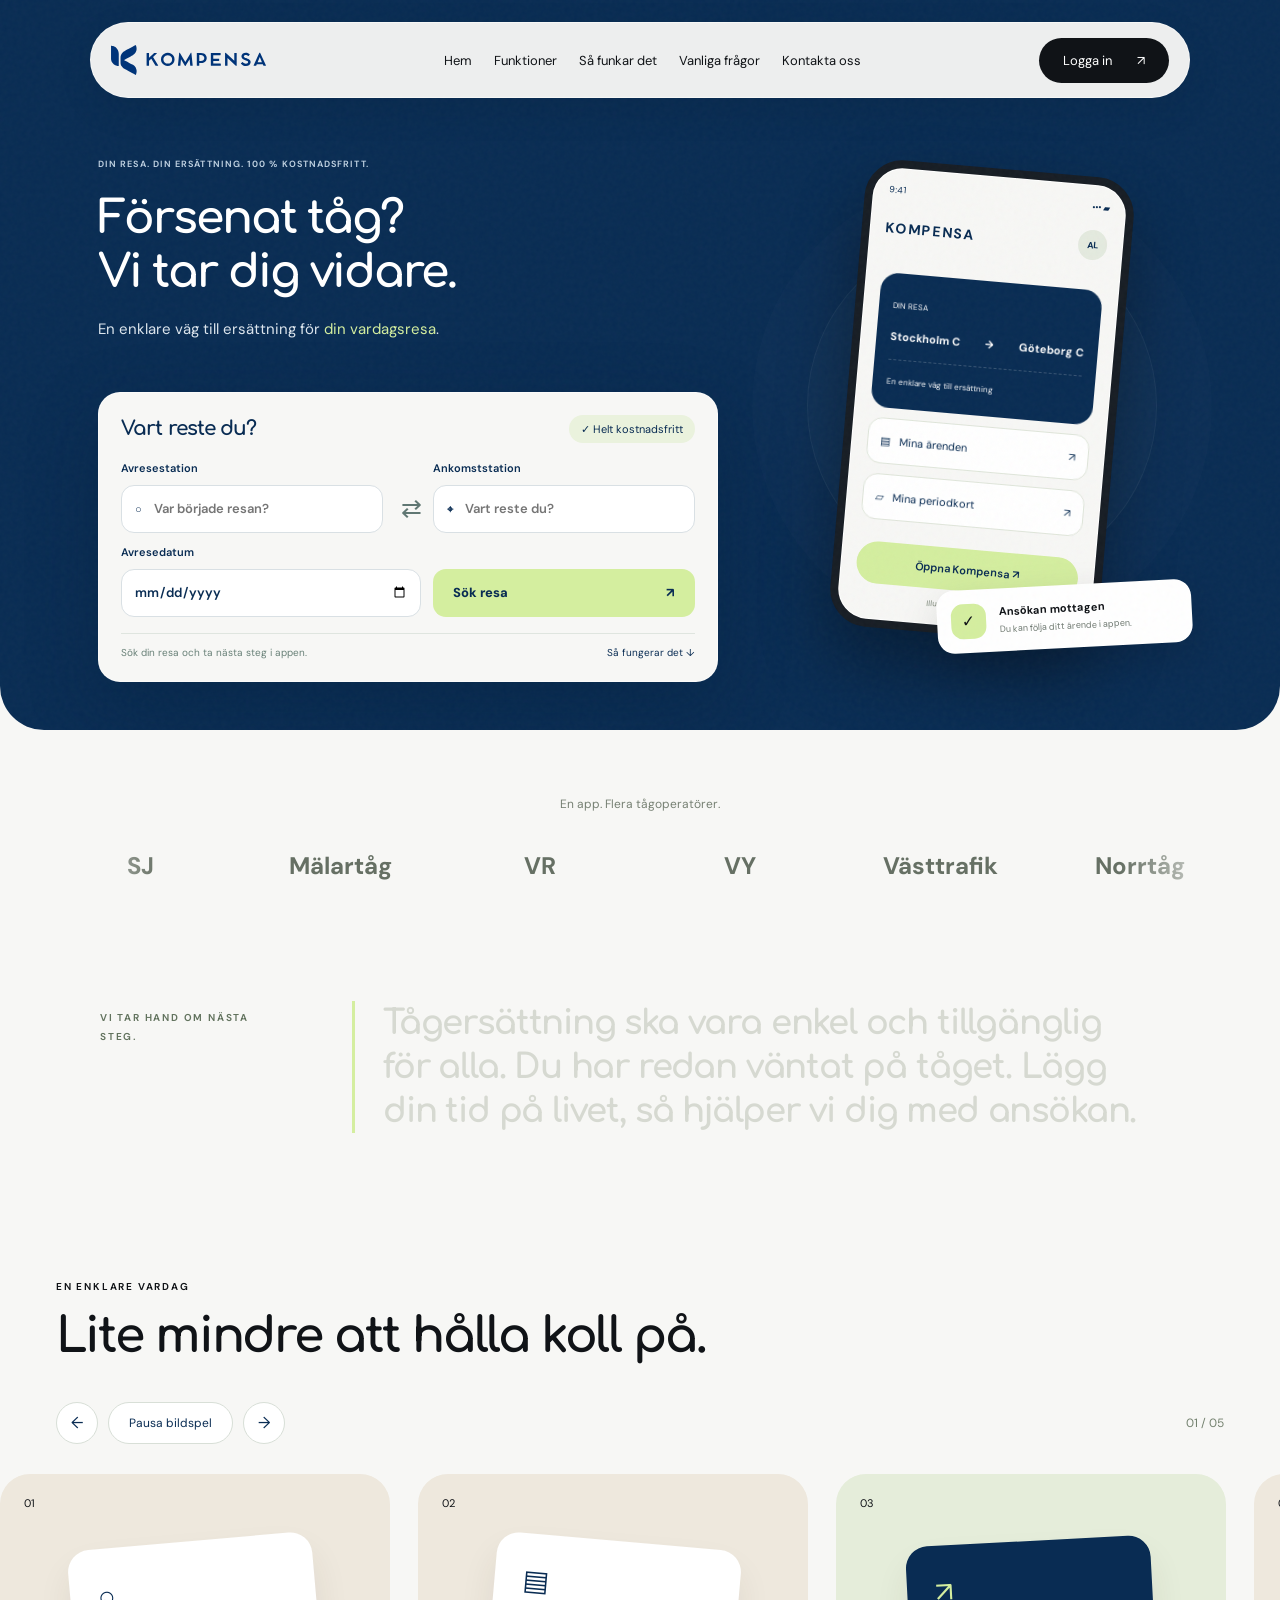
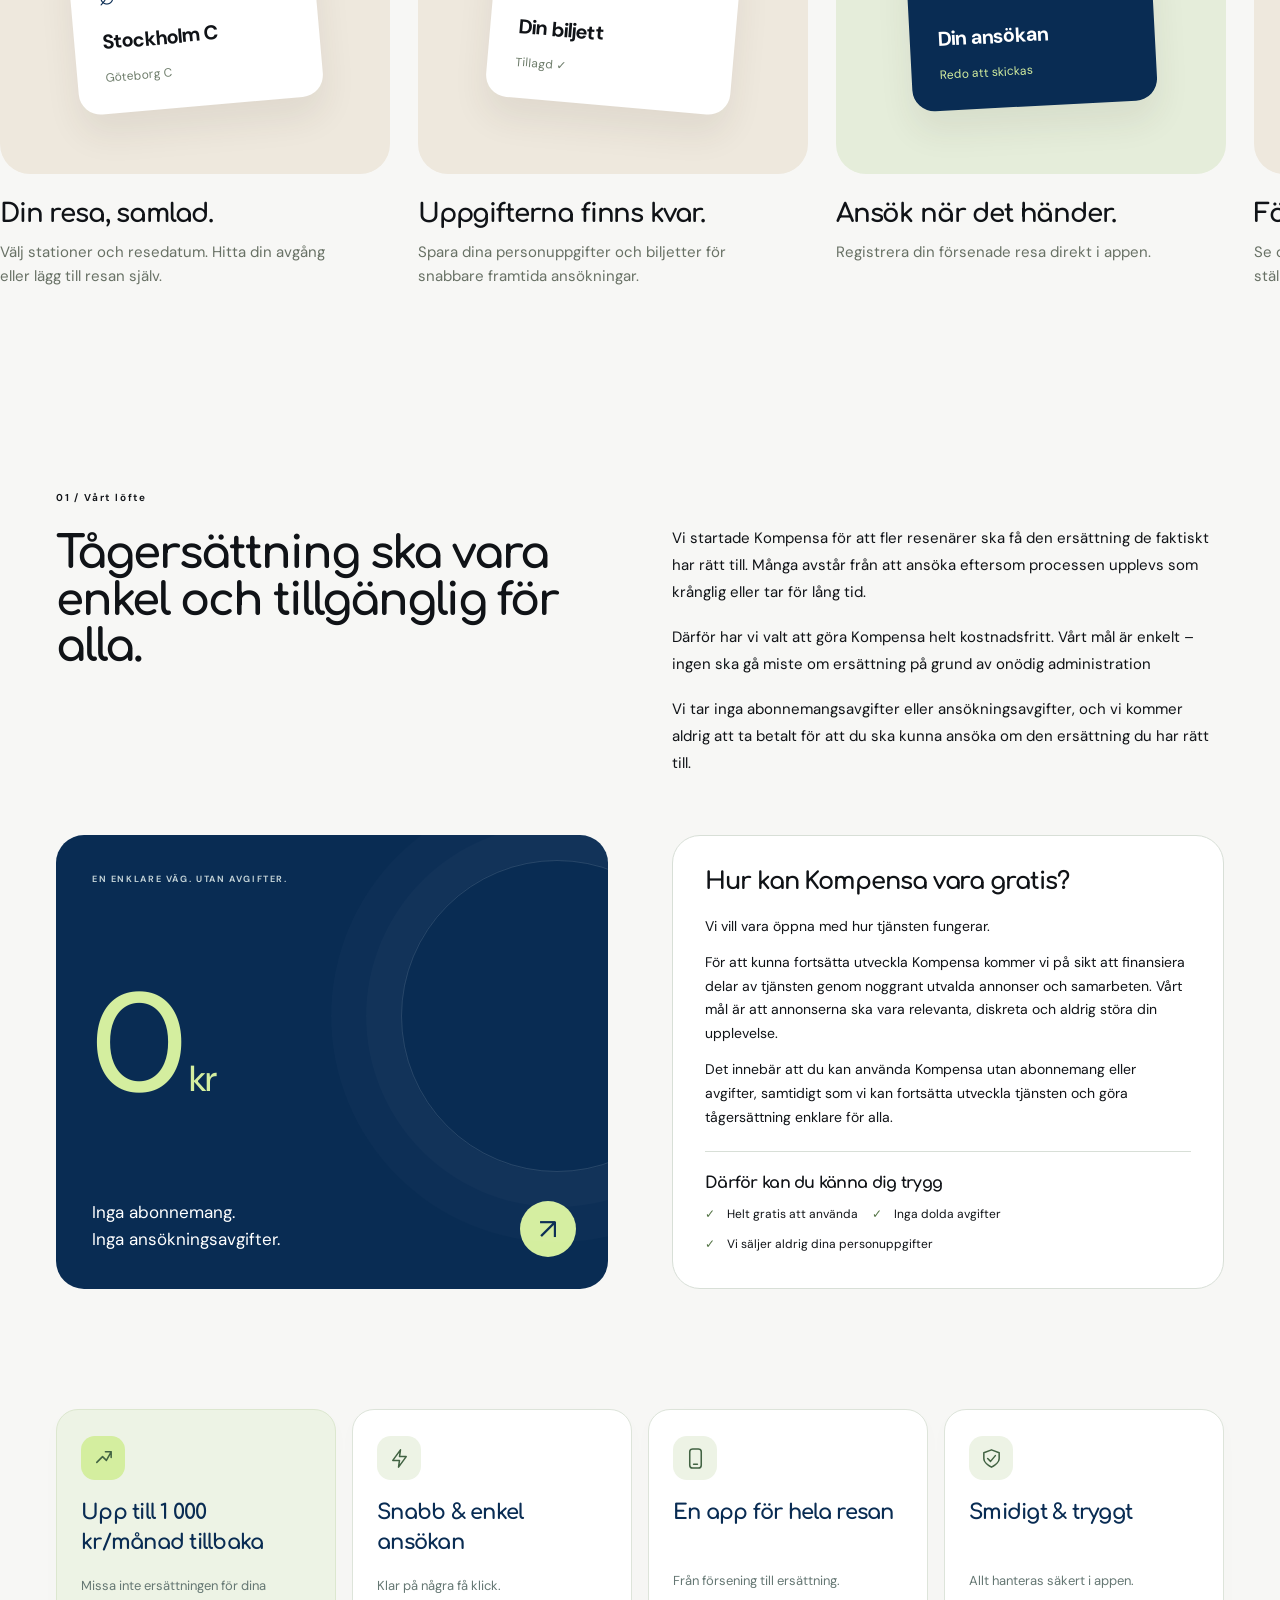
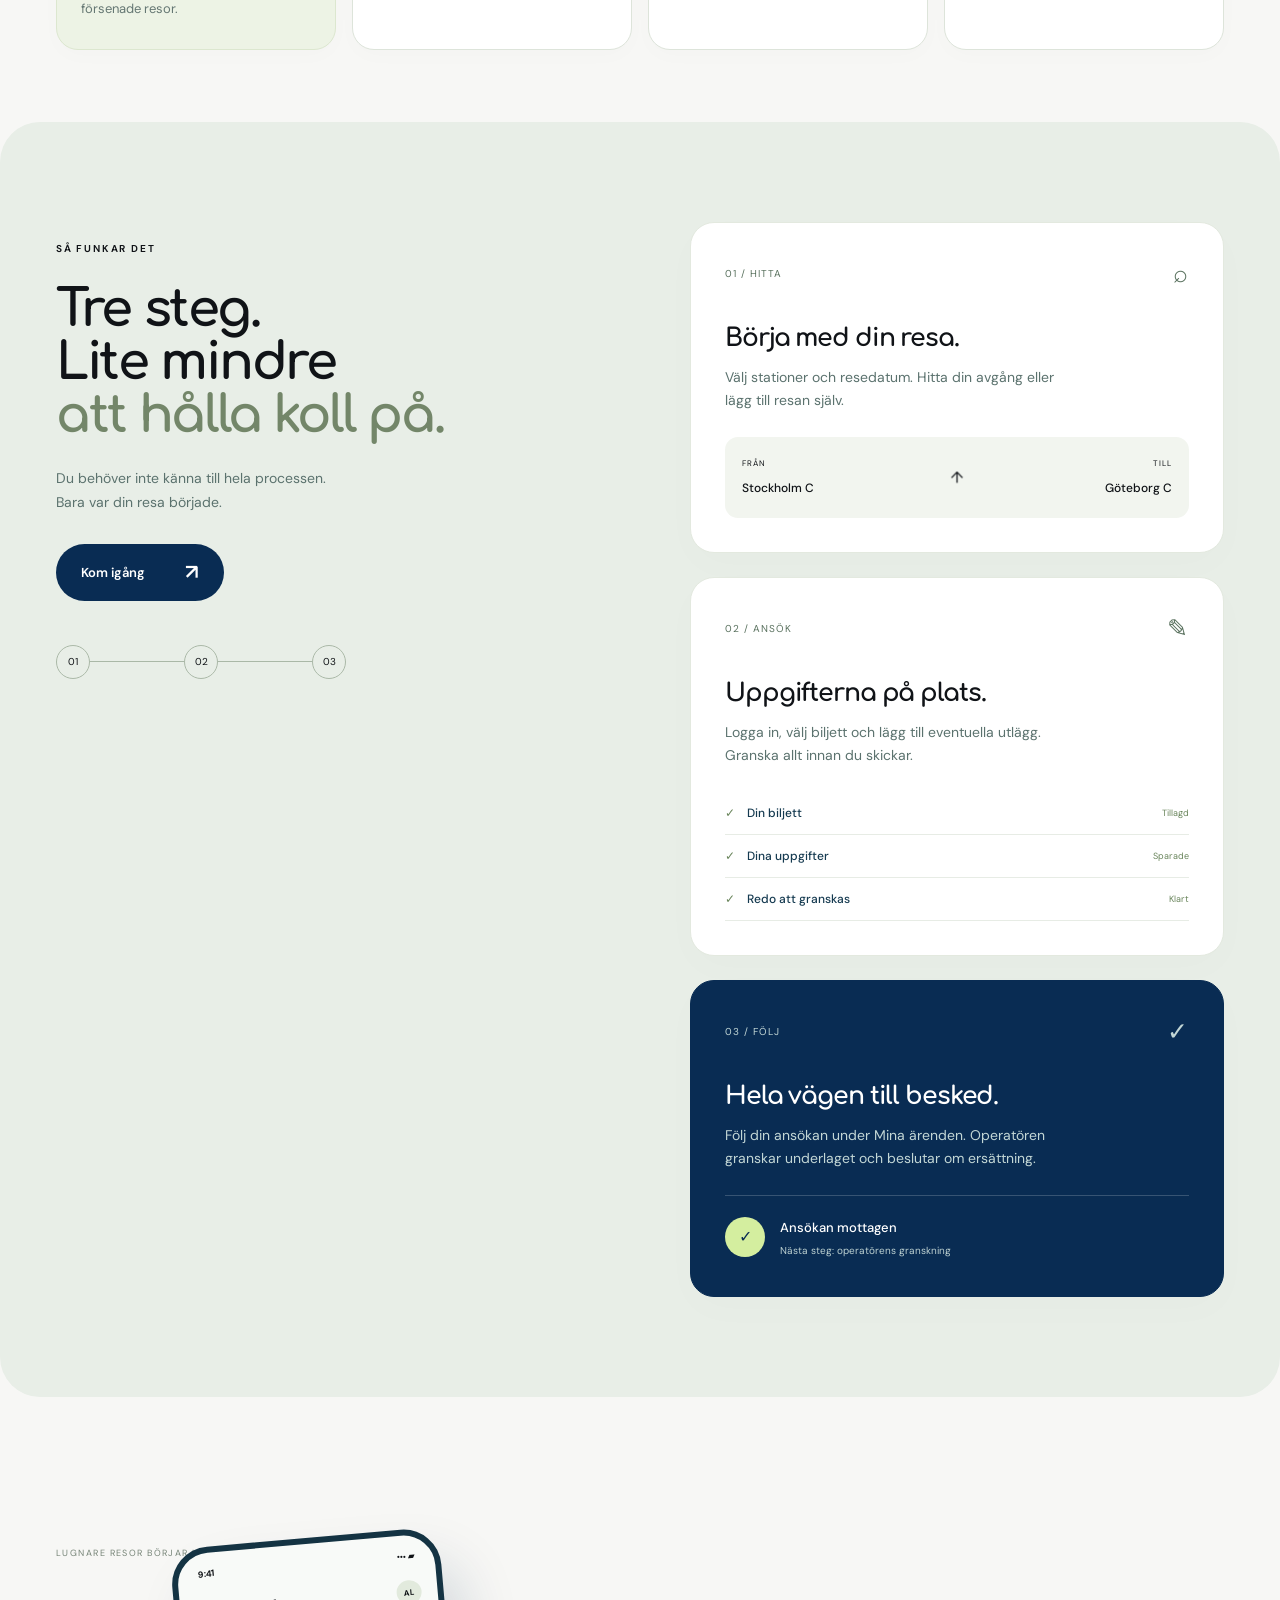
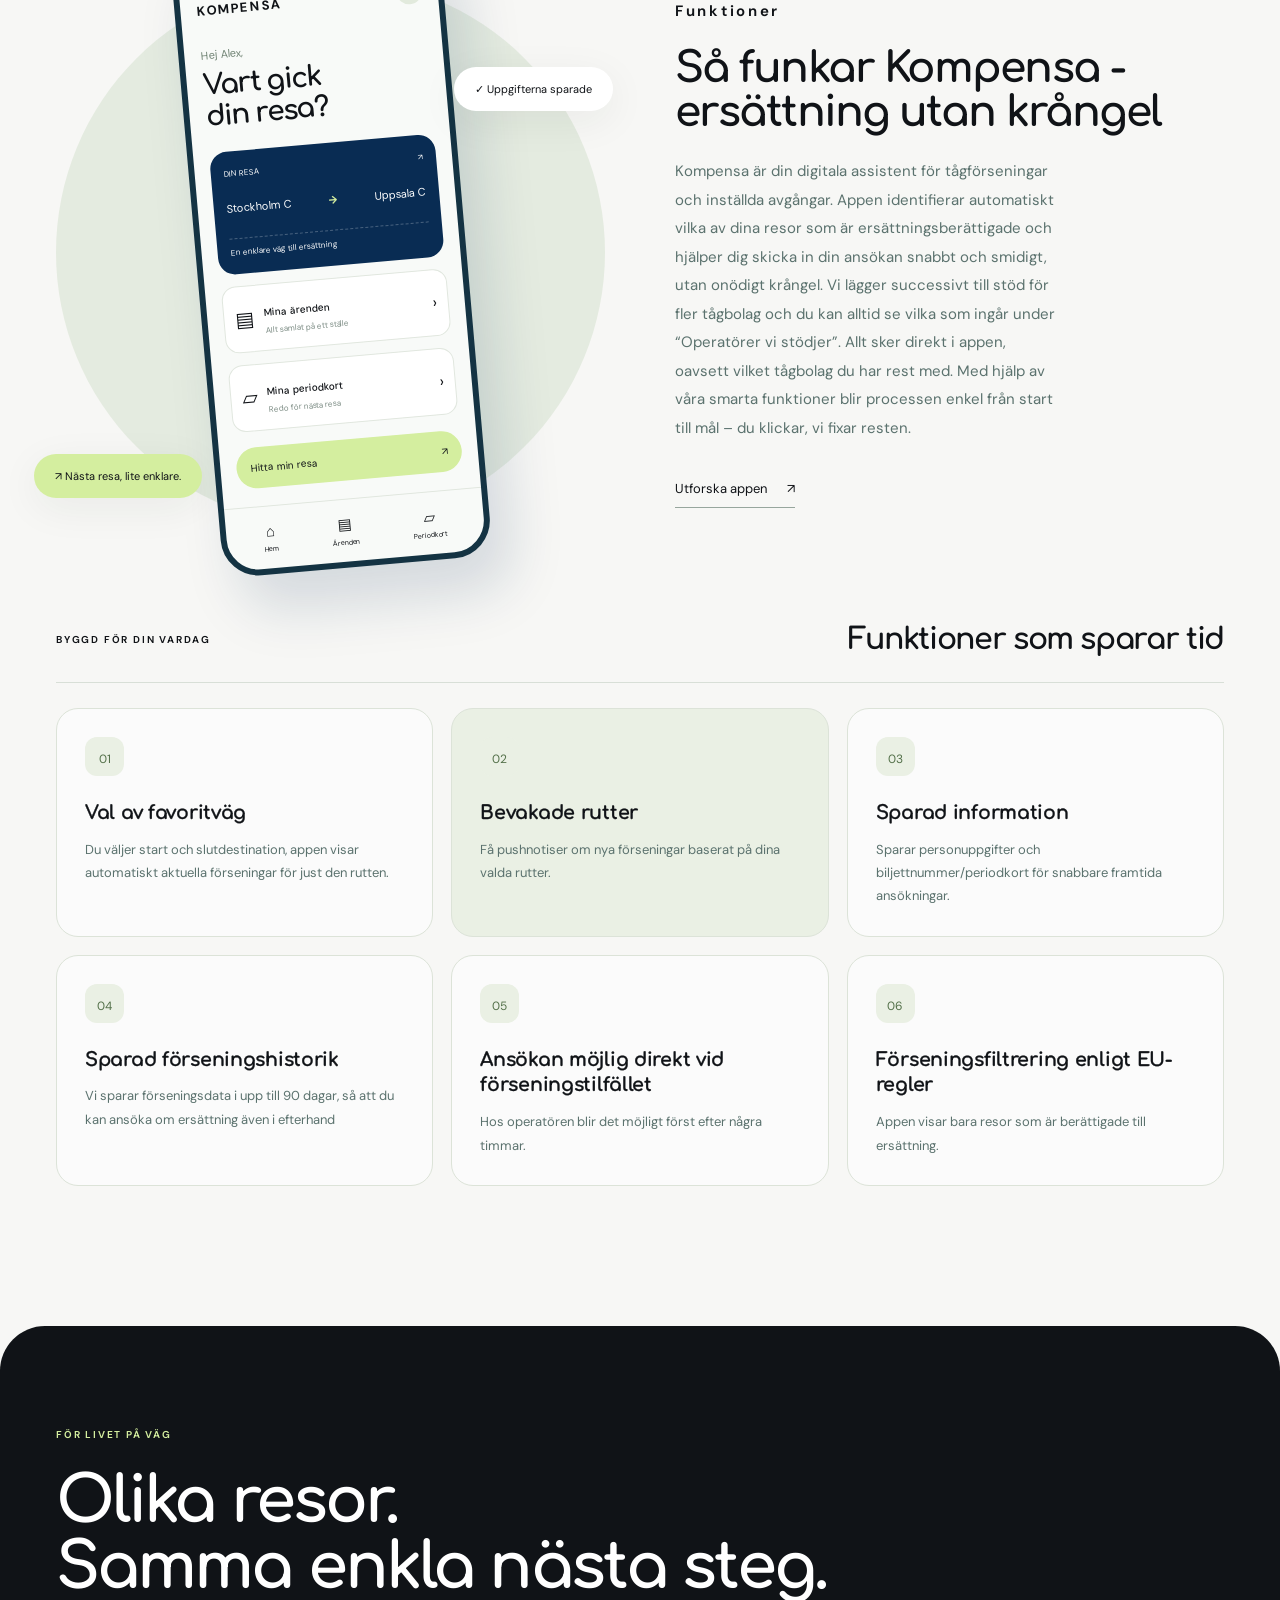
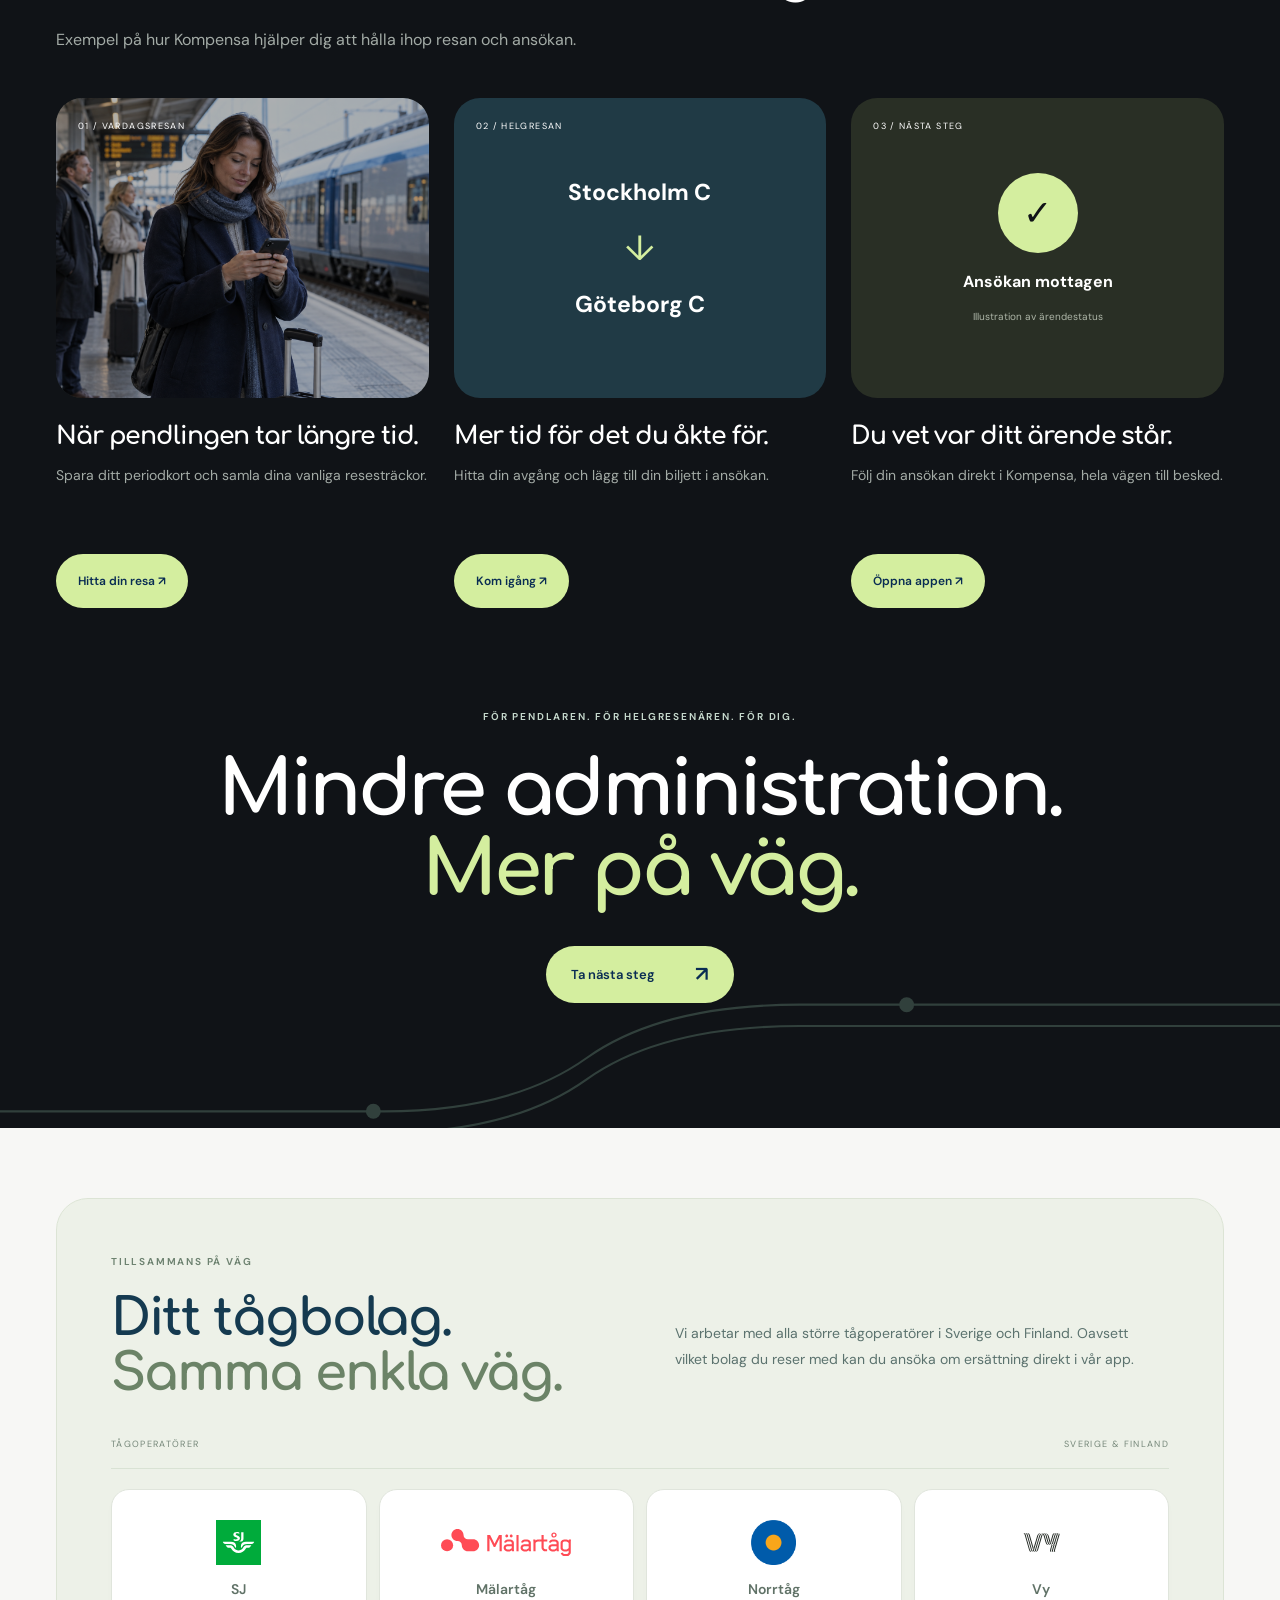
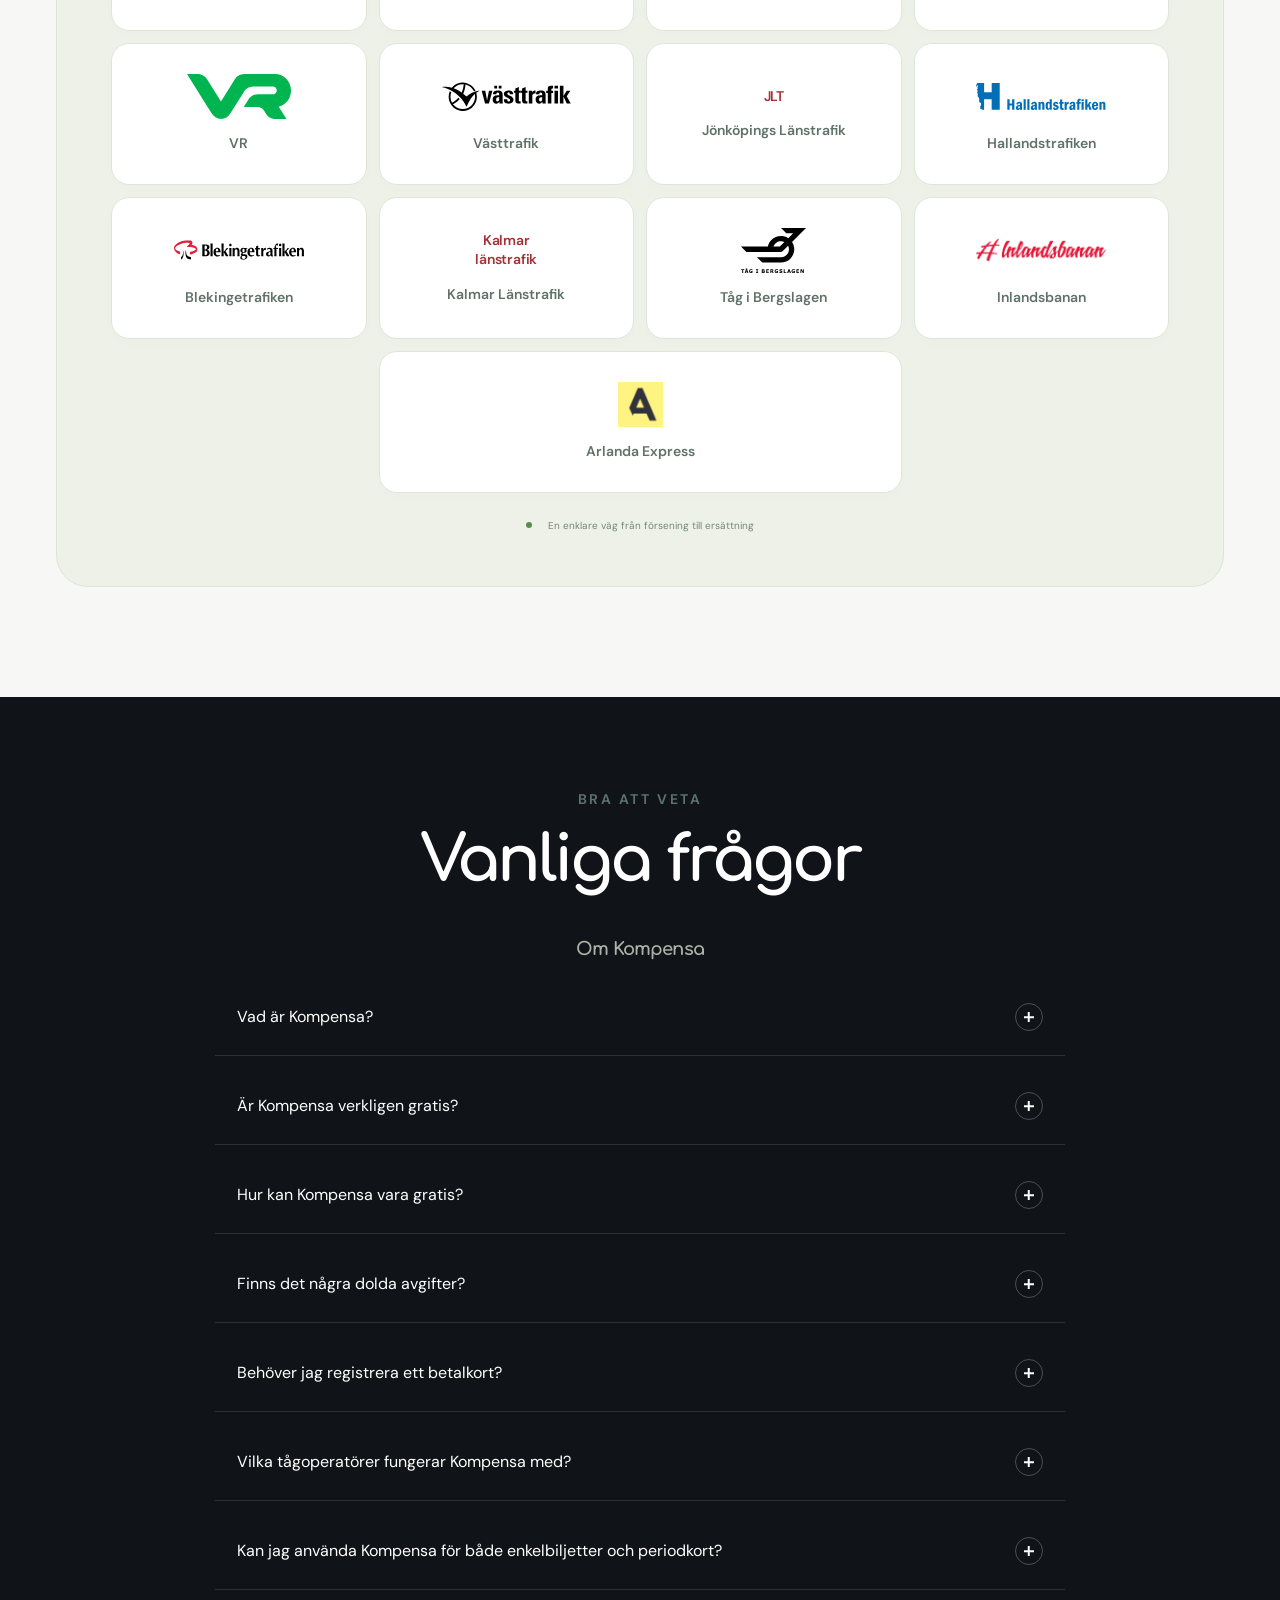
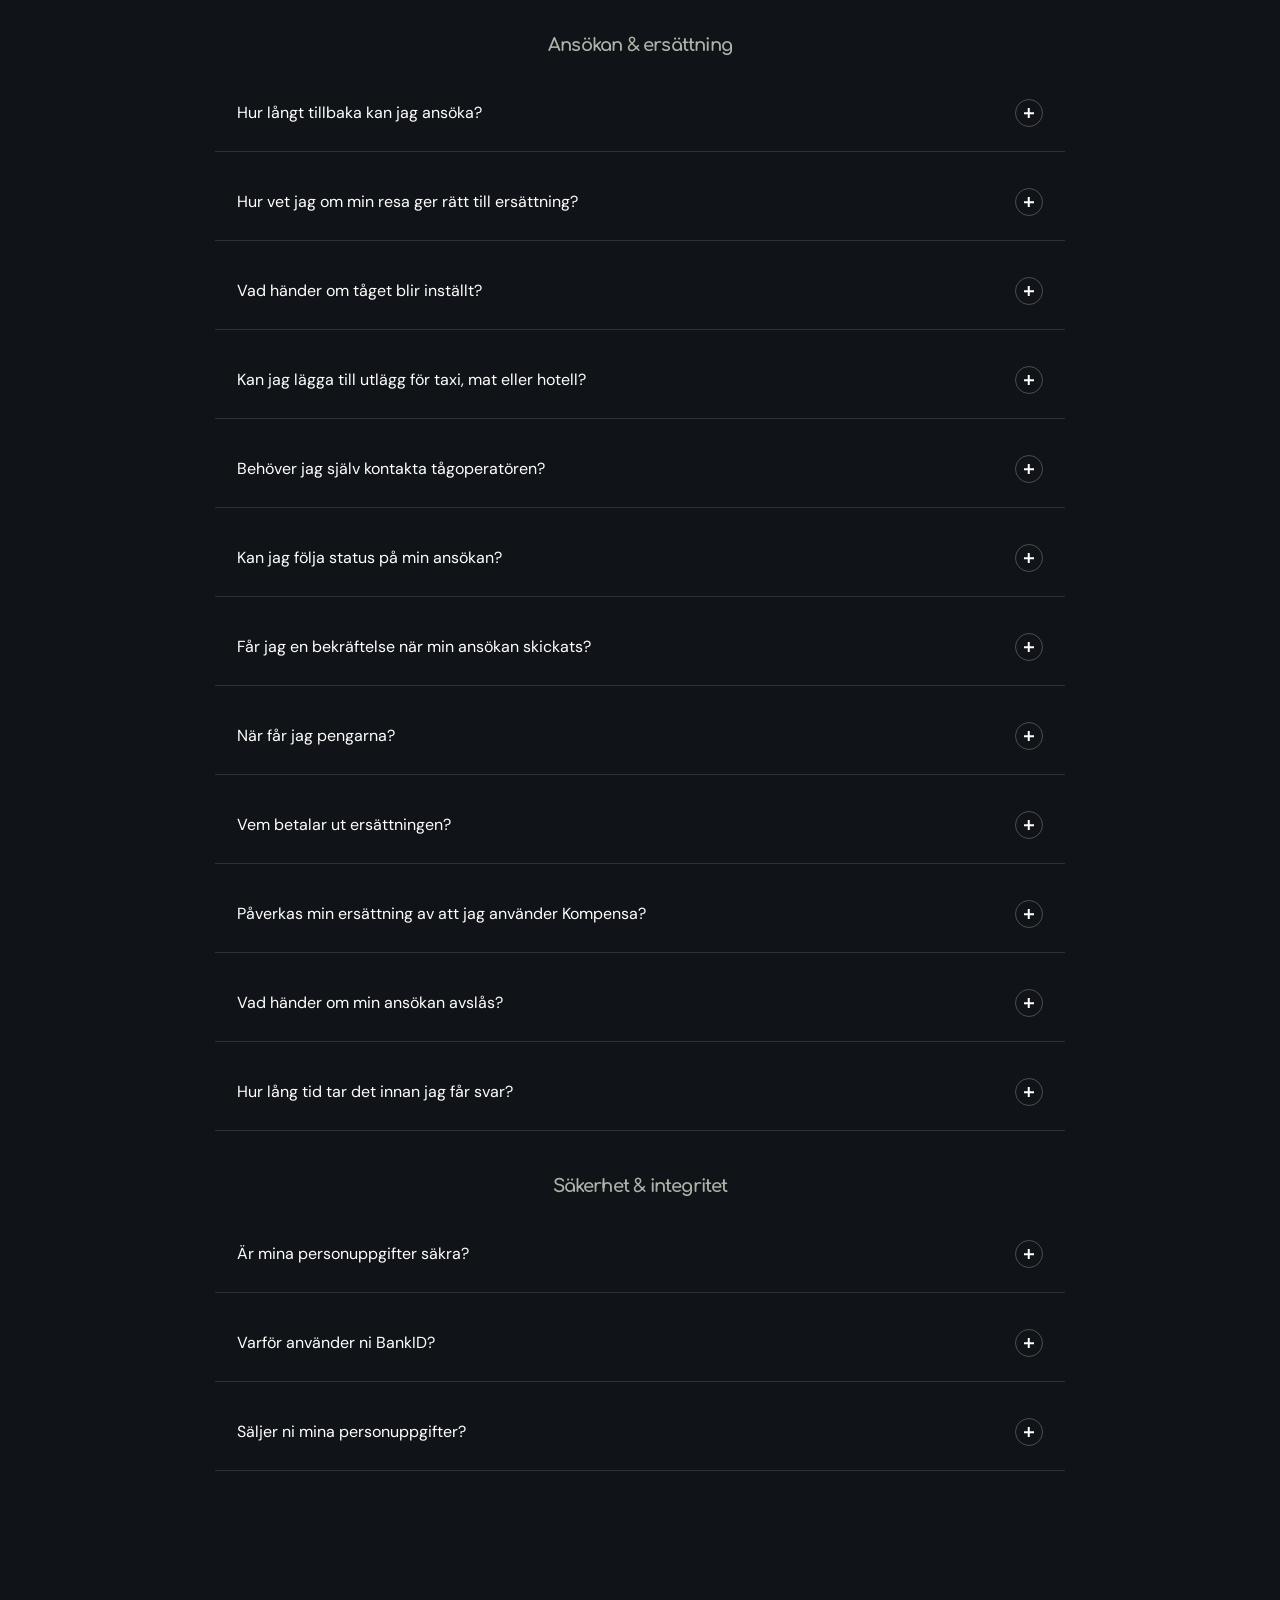
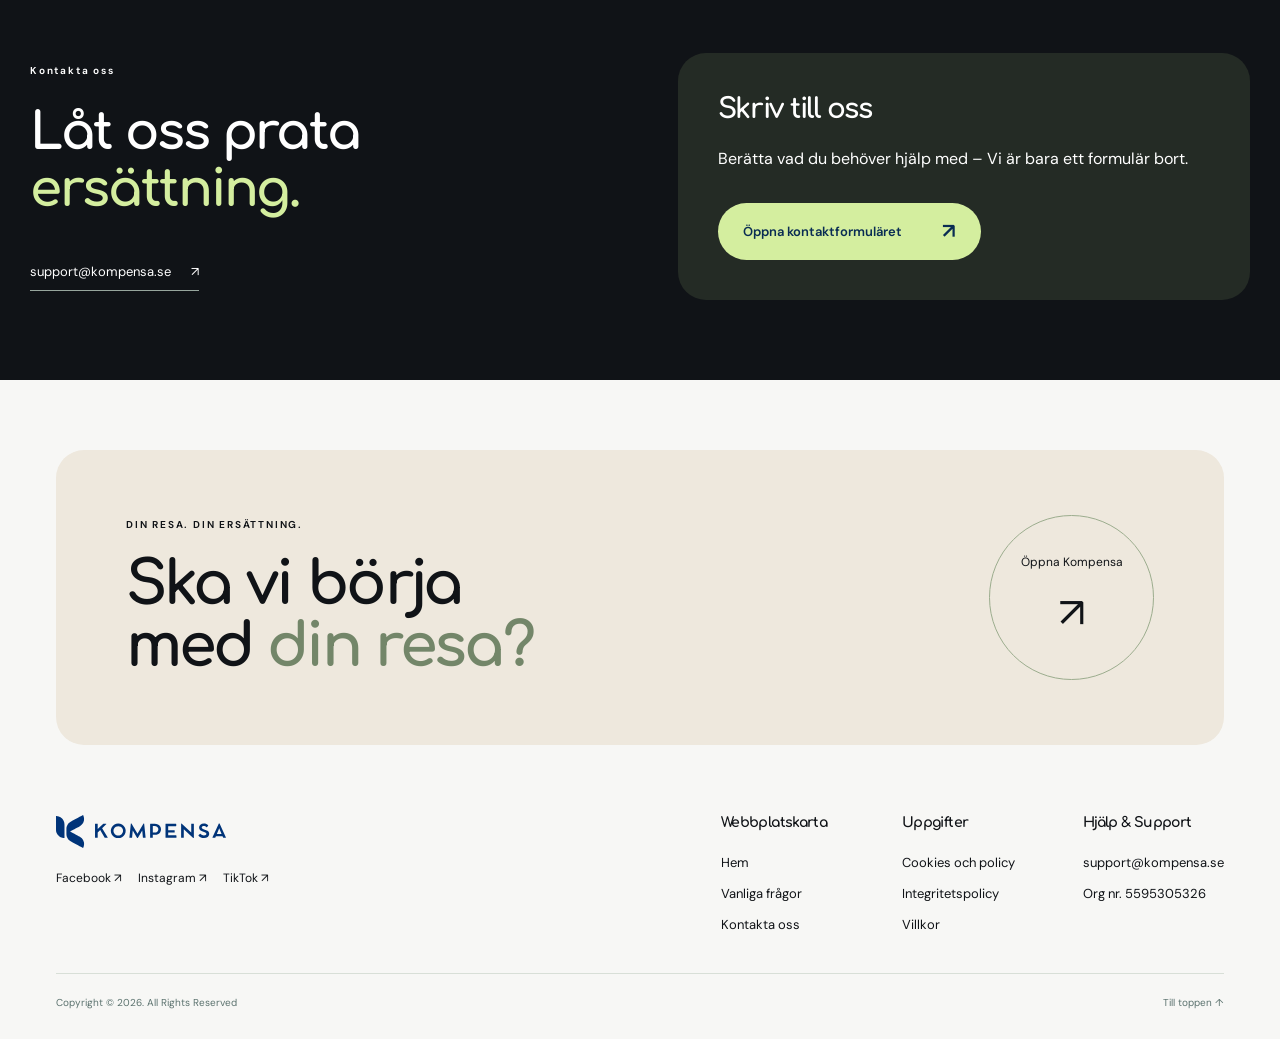
